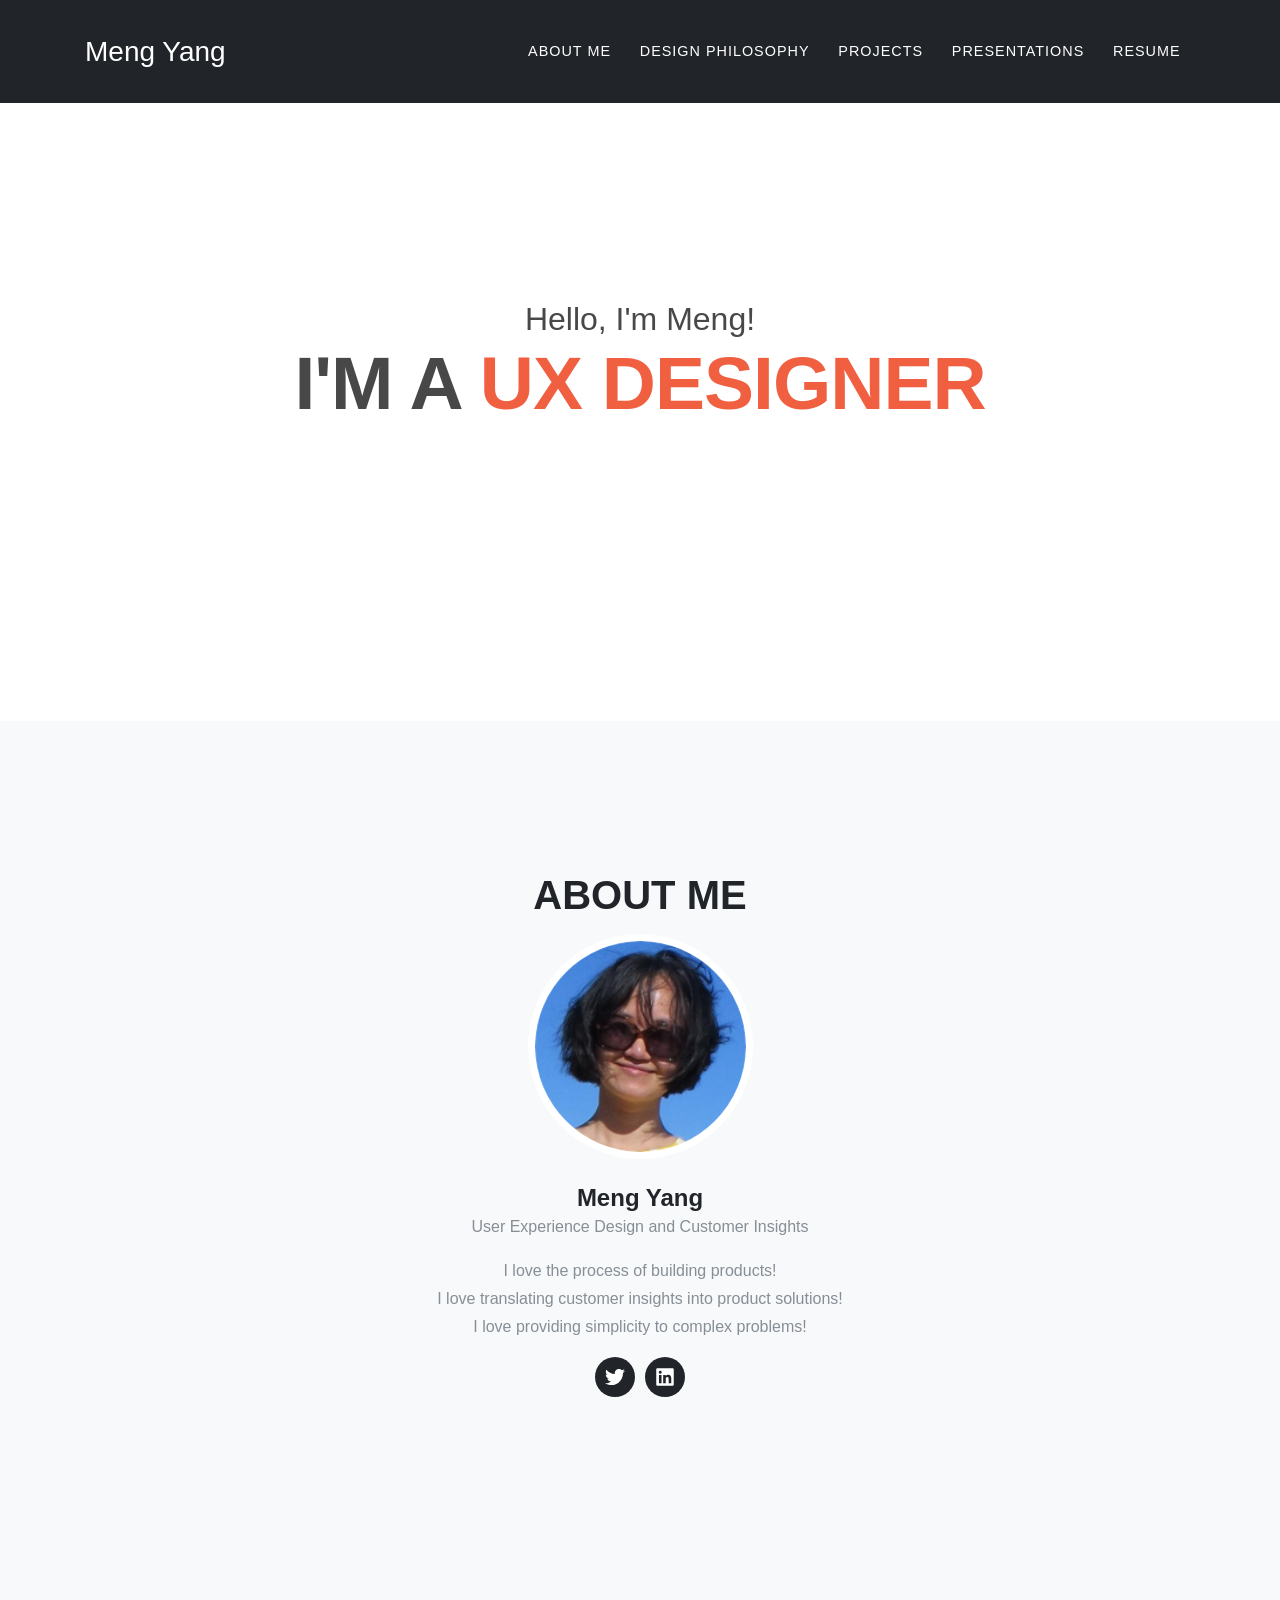
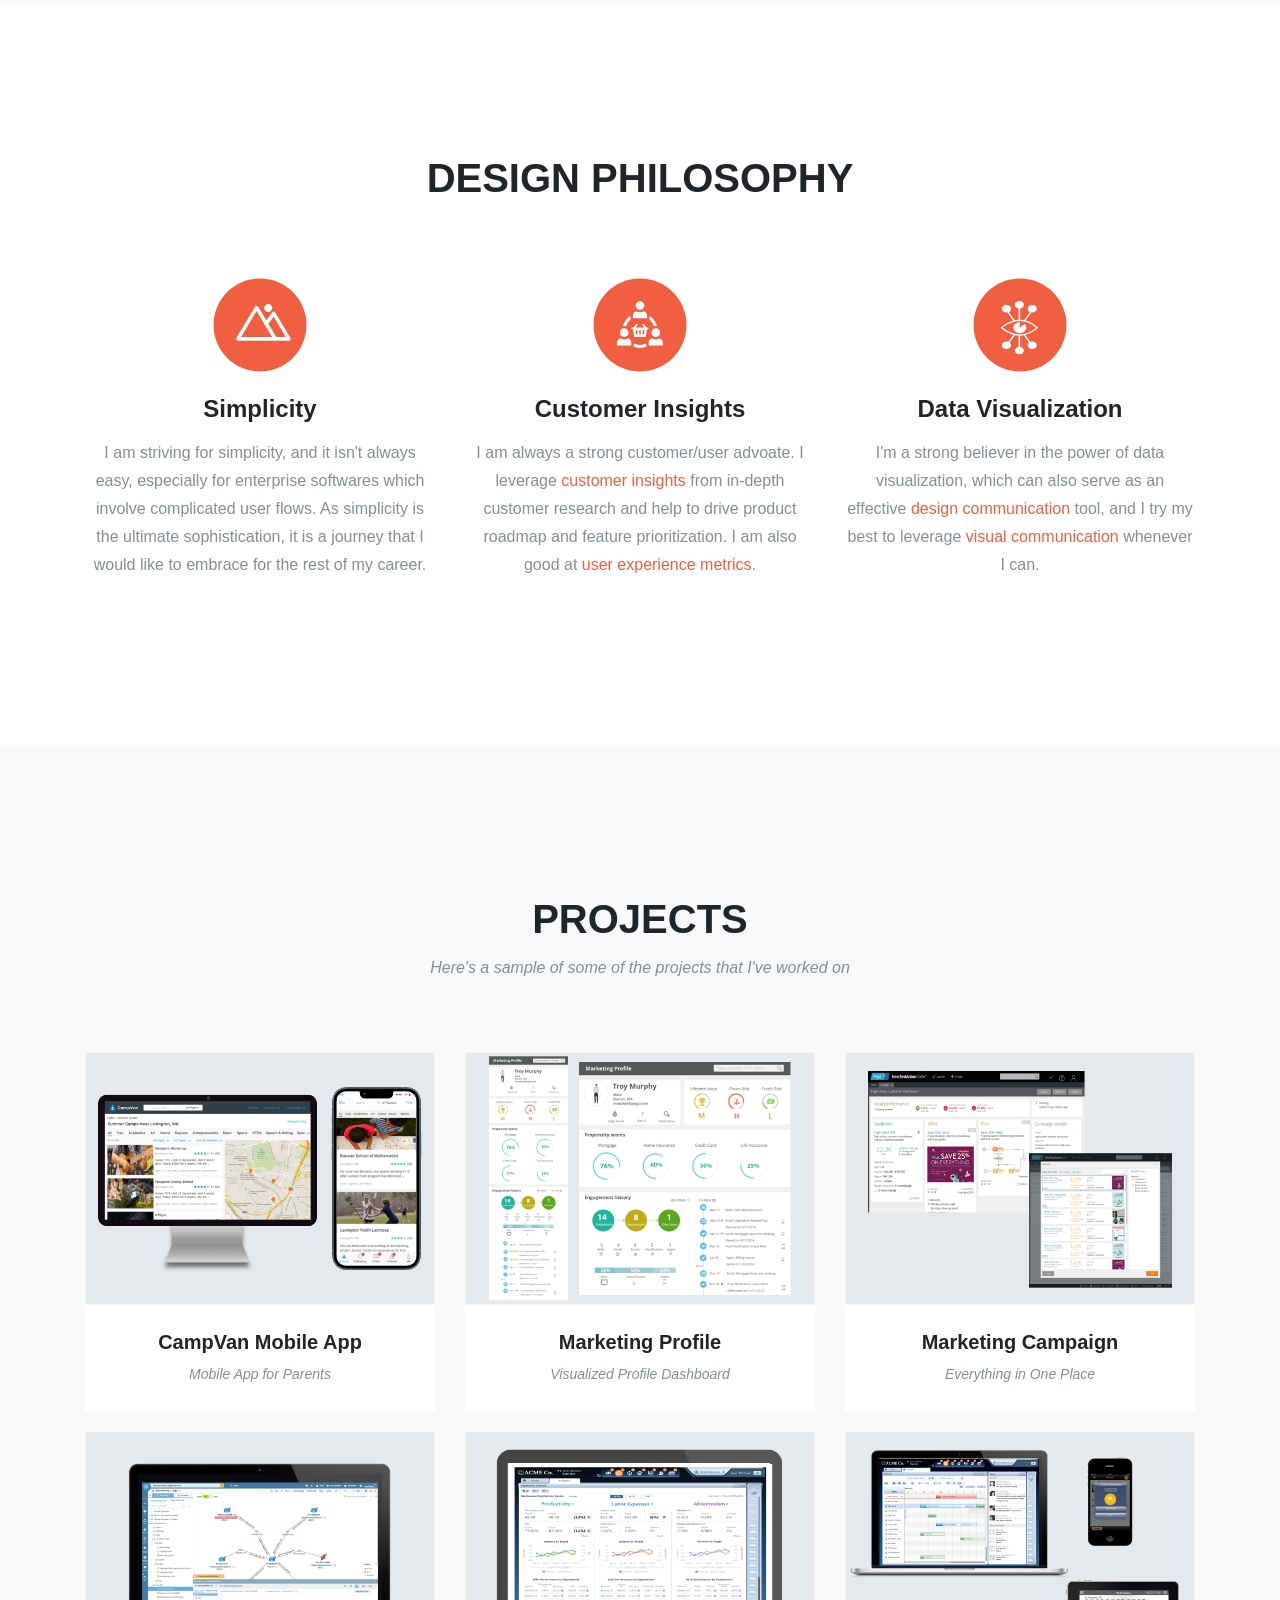
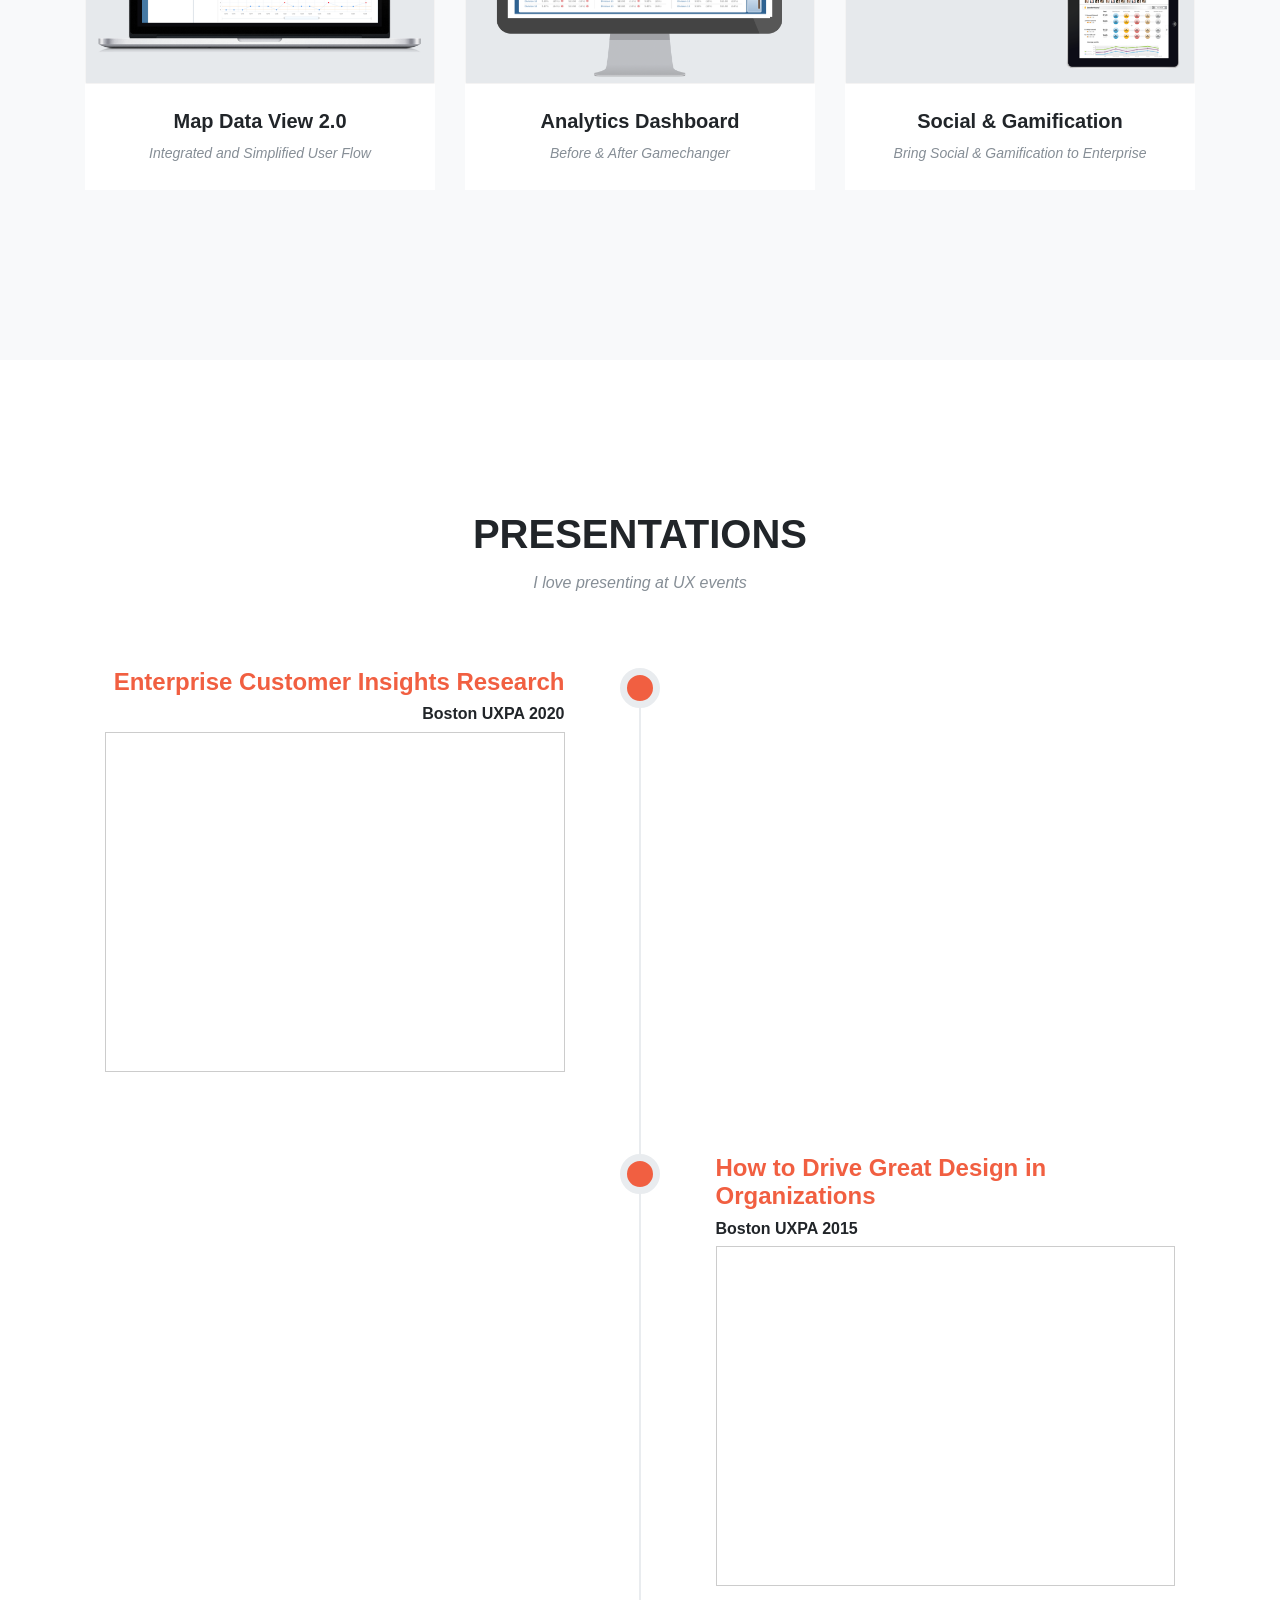
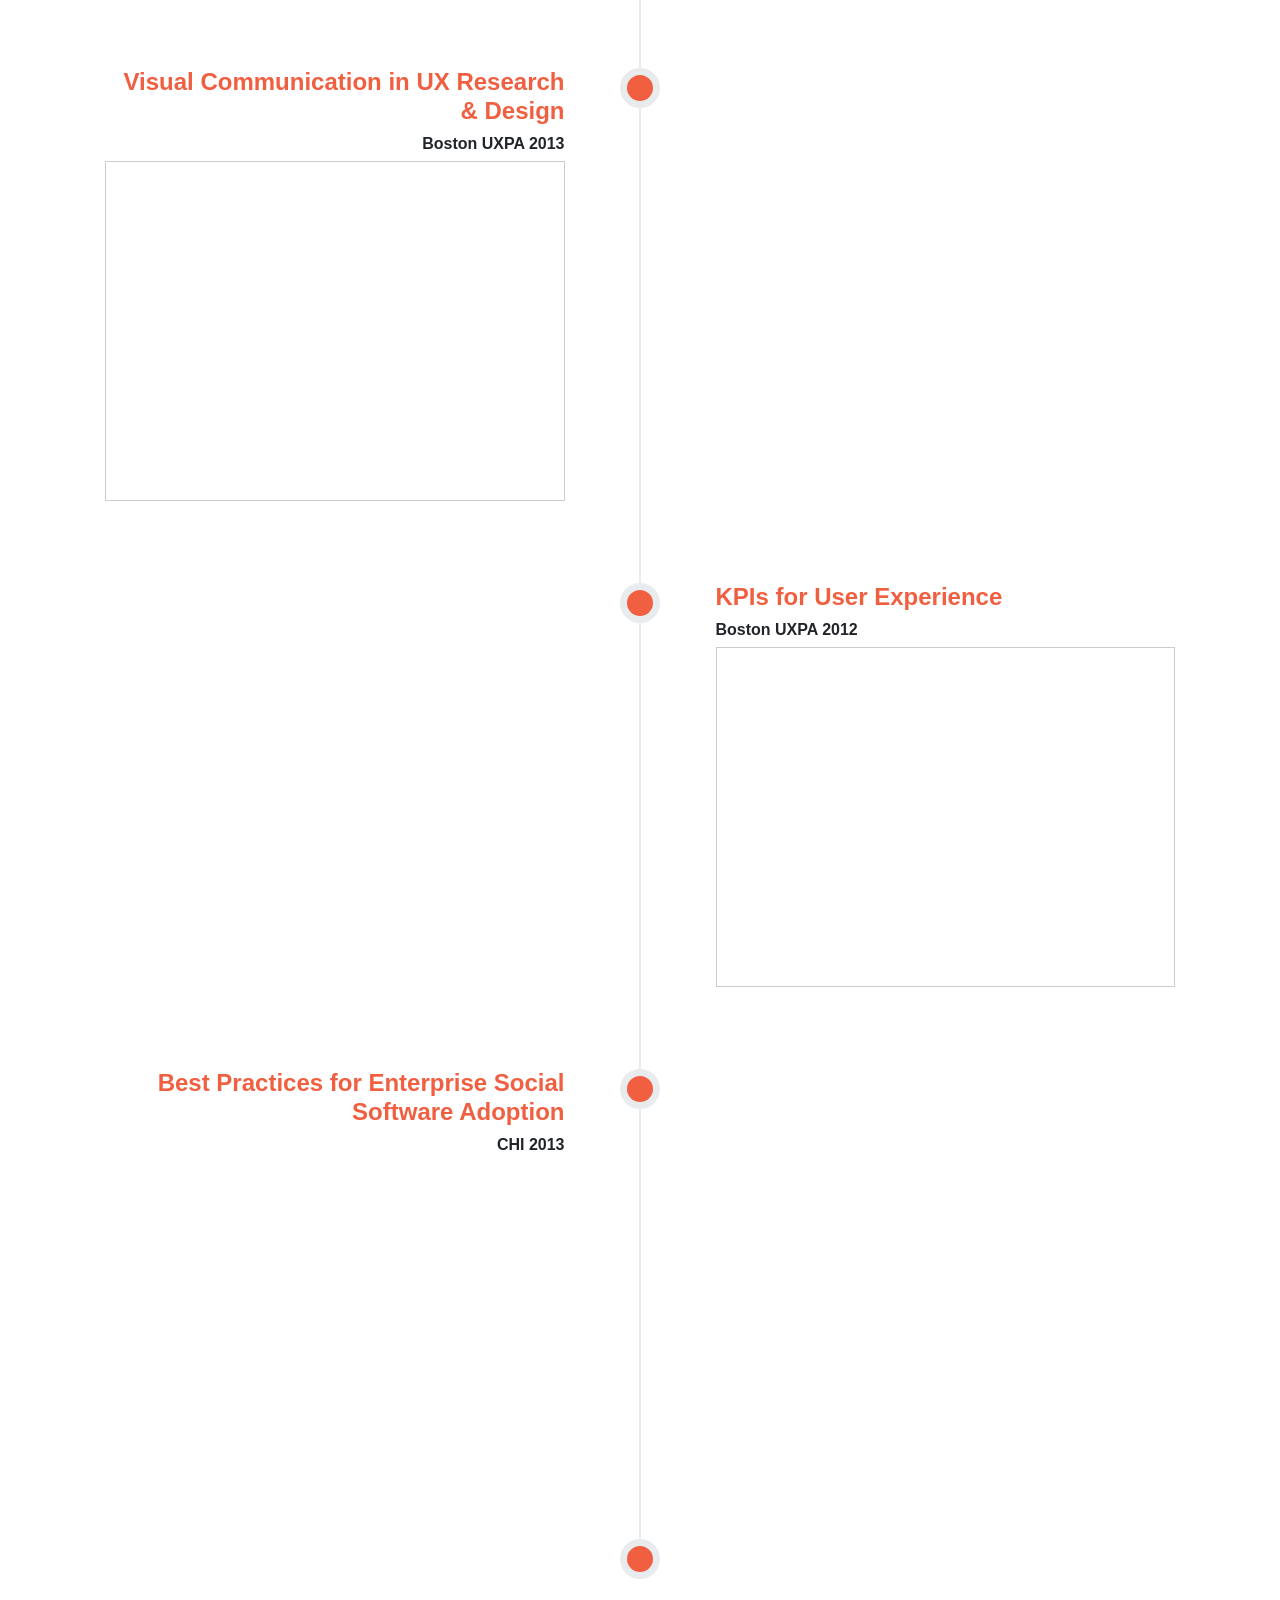
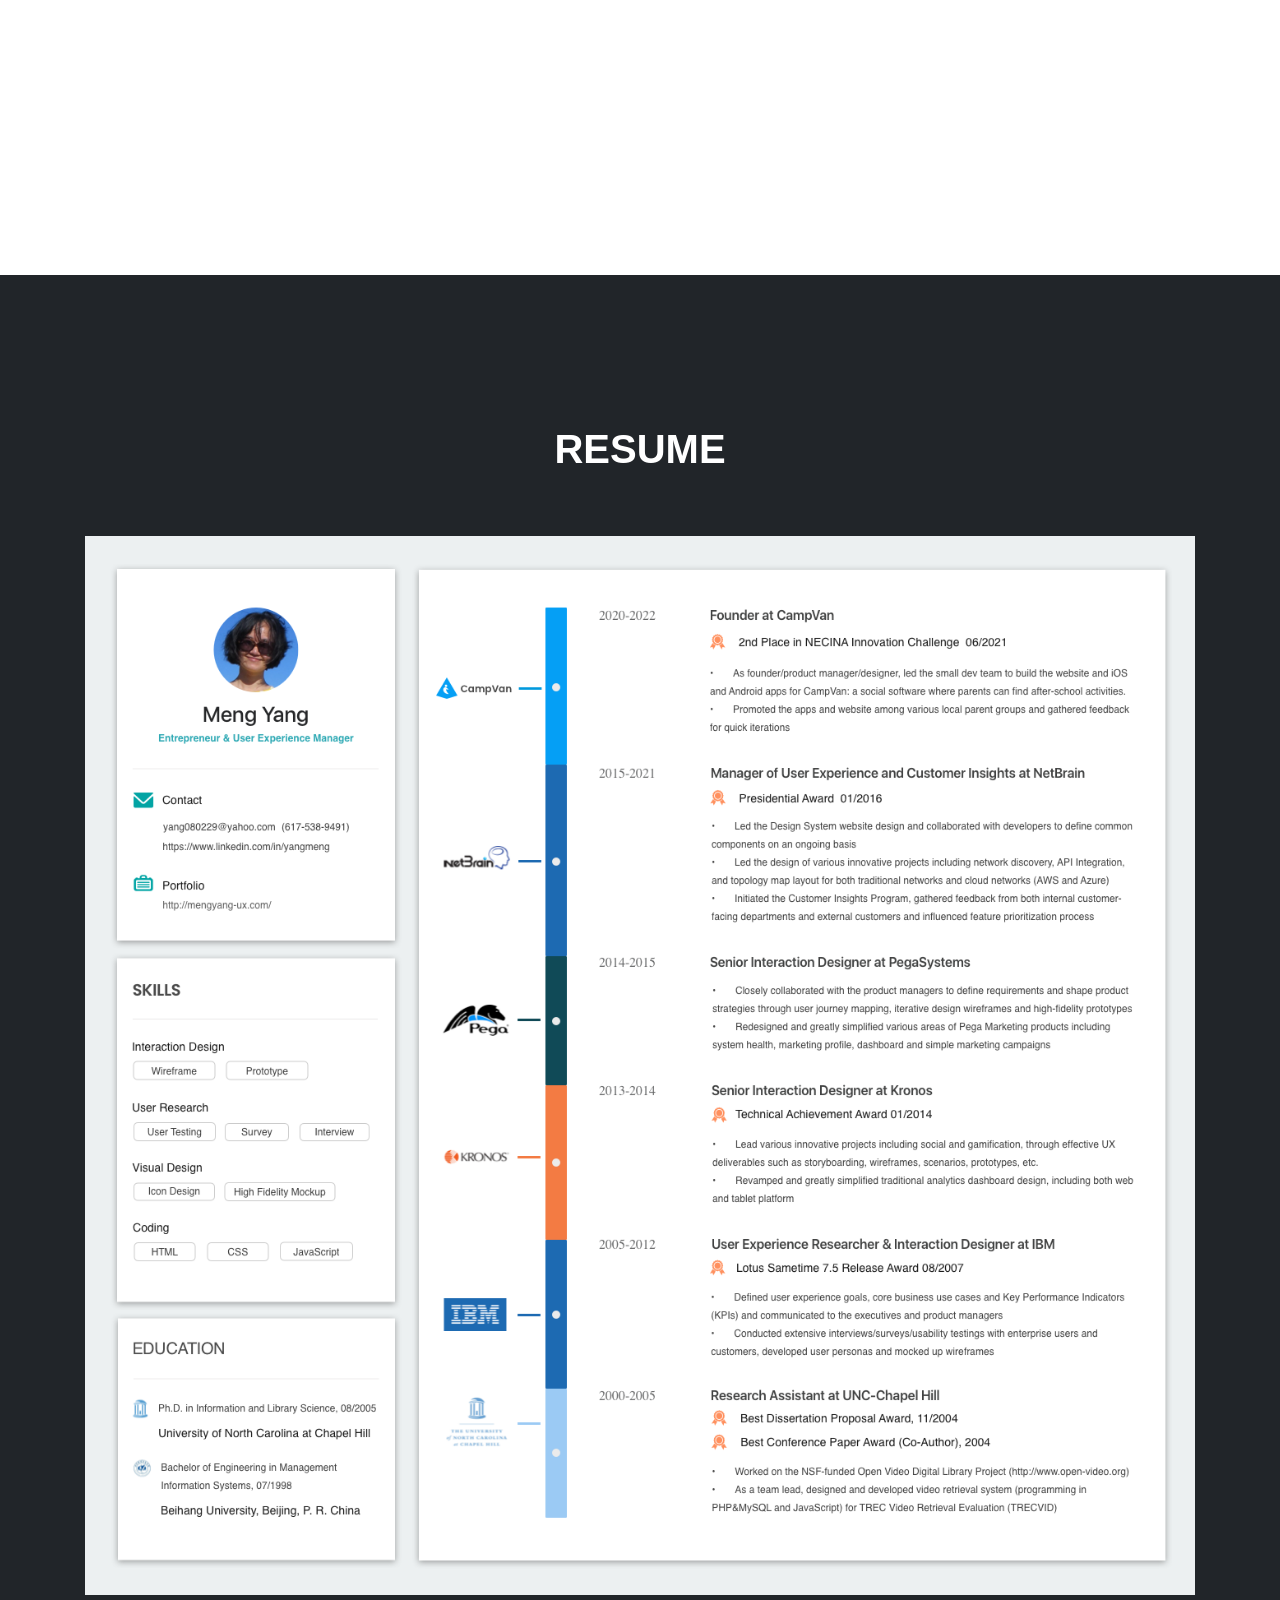
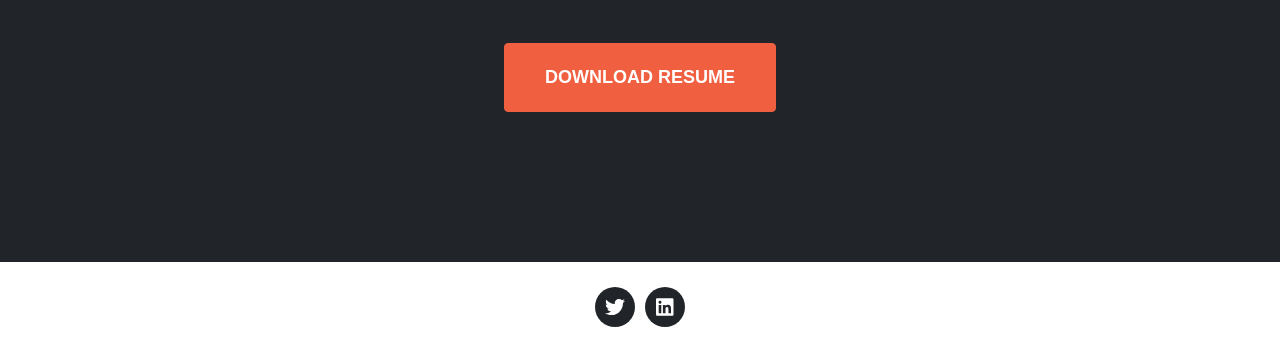
==== index.html @ e31c9e79 "Add files via upload" ====
<!DOCTYPE html>
<!-- saved from url=(0026) -->
<html lang="en" class="fontawesome-i2svg-active fontawesome-i2svg-complete">

<head>
    <meta http-equiv="Content-Type" content="text/html; charset=UTF-8">


    <meta name="viewport" content="width=device-width, initial-scale=1, shrink-to-fit=no">
    <meta name="description" content="">
    <script async="" src="./Meng Yang - UX Designer_files/analytics.js"></script>
    <script>
        (function(i, s, o, g, r, a, m) {
            i['GoogleAnalyticsObject'] = r;
            i[r] = i[r] || function() {
                (i[r].q = i[r].q || []).push(arguments)
            }, i[r].l = 1 * new Date();
            a = s.createElement(o),
                m = s.getElementsByTagName(o)[0];
            a.async = 1;
            a.src = g;
            m.parentNode.insertBefore(a, m)
        })(window, document, 'script', 'https://www.google-analytics.com/analytics.js', 'ga');

        ga('create', 'UA-79503604-1', 'auto');
        ga('send', 'pageview');
    </script>

    <title>Meng Yang - UX Designer</title>
    <link rel="icon" href="./Meng Yang - UX Designer_files/my.svg" type="image/x-icon">

    <style type="text/css">
        svg:not(:root).svg-inline--fa {
            overflow: visible
        }
        
        .svg-inline--fa {
            display: inline-block;
            font-size: inherit;
            height: 1em;
            overflow: visible;
            vertical-align: -.125em
        }
        
        .svg-inline--fa.fa-lg {
            vertical-align: -.225em
        }
        
        .svg-inline--fa.fa-w-1 {
            width: .0625em
        }
        
        .svg-inline--fa.fa-w-2 {
            width: .125em
        }
        
        .svg-inline--fa.fa-w-3 {
            width: .1875em
        }
        
        .svg-inline--fa.fa-w-4 {
            width: .25em
        }
        
        .svg-inline--fa.fa-w-5 {
            width: .3125em
        }
        
        .svg-inline--fa.fa-w-6 {
            width: .375em
        }
        
        .svg-inline--fa.fa-w-7 {
            width: .4375em
        }
        
        .svg-inline--fa.fa-w-8 {
            width: .5em
        }
        
        .svg-inline--fa.fa-w-9 {
            width: .5625em
        }
        
        .svg-inline--fa.fa-w-10 {
            width: .625em
        }
        
        .svg-inline--fa.fa-w-11 {
            width: .6875em
        }
        
        .svg-inline--fa.fa-w-12 {
            width: .75em
        }
        
        .svg-inline--fa.fa-w-13 {
            width: .8125em
        }
        
        .svg-inline--fa.fa-w-14 {
            width: .875em
        }
        
        .svg-inline--fa.fa-w-15 {
            width: .9375em
        }
        
        .svg-inline--fa.fa-w-16 {
            width: 1em
        }
        
        .svg-inline--fa.fa-w-17 {
            width: 1.0625em
        }
        
        .svg-inline--fa.fa-w-18 {
            width: 1.125em
        }
        
        .svg-inline--fa.fa-w-19 {
            width: 1.1875em
        }
        
        .svg-inline--fa.fa-w-20 {
            width: 1.25em
        }
        
        .svg-inline--fa.fa-pull-left {
            margin-right: .3em;
            width: auto
        }
        
        .svg-inline--fa.fa-pull-right {
            margin-left: .3em;
            width: auto
        }
        
        .svg-inline--fa.fa-border {
            height: 1.5em
        }
        
        .svg-inline--fa.fa-li {
            width: 2em
        }
        
        .svg-inline--fa.fa-fw {
            width: 1.25em
        }
        
        .fa-layers svg.svg-inline--fa {
            bottom: 0;
            left: 0;
            margin: auto;
            position: absolute;
            right: 0;
            top: 0
        }
        
        .fa-layers {
            display: inline-block;
            height: 1em;
            position: relative;
            text-align: center;
            vertical-align: -.125em;
            width: 1em
        }
        
        .fa-layers svg.svg-inline--fa {
            -webkit-transform-origin: center center;
            transform-origin: center center
        }
        
        .fa-layers-counter,
        .fa-layers-text {
            display: inline-block;
            position: absolute;
            text-align: center
        }
        
        .fa-layers-text {
            left: 50%;
            top: 50%;
            -webkit-transform: translate(-50%, -50%);
            transform: translate(-50%, -50%);
            -webkit-transform-origin: center center;
            transform-origin: center center
        }
        
        .fa-layers-counter {
            background-color: #ff253a;
            border-radius: 1em;
            color: #fff;
            height: 1.5em;
            line-height: 1;
            max-width: 5em;
            min-width: 1.5em;
            overflow: hidden;
            padding: .25em;
            right: 0;
            text-overflow: ellipsis;
            top: 0;
            -webkit-transform: scale(.25);
            transform: scale(.25);
            -webkit-transform-origin: top right;
            transform-origin: top right
        }
        
        .fa-layers-bottom-right {
            bottom: 0;
            right: 0;
            top: auto;
            -webkit-transform: scale(.25);
            transform: scale(.25);
            -webkit-transform-origin: bottom right;
            transform-origin: bottom right
        }
        
        .fa-layers-bottom-left {
            bottom: 0;
            left: 0;
            right: auto;
            top: auto;
            -webkit-transform: scale(.25);
            transform: scale(.25);
            -webkit-transform-origin: bottom left;
            transform-origin: bottom left
        }
        
        .fa-layers-top-right {
            right: 0;
            top: 0;
            -webkit-transform: scale(.25);
            transform: scale(.25);
            -webkit-transform-origin: top right;
            transform-origin: top right
        }
        
        .fa-layers-top-left {
            left: 0;
            right: auto;
            top: 0;
            -webkit-transform: scale(.25);
            transform: scale(.25);
            -webkit-transform-origin: top left;
            transform-origin: top left
        }
        
        .fa-lg {
            font-size: 1.33333em;
            line-height: .75em;
            vertical-align: -.0667em
        }
        
        .fa-xs {
            font-size: .75em
        }
        
        .fa-sm {
            font-size: .875em
        }
        
        .fa-1x {
            font-size: 1em
        }
        
        .fa-2x {
            font-size: 2em
        }
        
        .fa-3x {
            font-size: 3em
        }
        
        .fa-4x {
            font-size: 4em
        }
        
        .fa-5x {
            font-size: 5em
        }
        
        .fa-6x {
            font-size: 6em
        }
        
        .fa-7x {
            font-size: 7em
        }
        
        .fa-8x {
            font-size: 8em
        }
        
        .fa-9x {
            font-size: 9em
        }
        
        .fa-10x {
            font-size: 10em
        }
        
        .fa-fw {
            text-align: center;
            width: 1.25em
        }
        
        .fa-ul {
            list-style-type: none;
            margin-left: 2.5em;
            padding-left: 0
        }
        
        .fa-ul>li {
            position: relative
        }
        
        .fa-li {
            left: -2em;
            position: absolute;
            text-align: center;
            width: 2em;
            line-height: inherit
        }
        
        .fa-border {
            border: solid .08em #eee;
            border-radius: .1em;
            padding: .2em .25em .15em
        }
        
        .fa-pull-left {
            float: left
        }
        
        .fa-pull-right {
            float: right
        }
        
        .fa.fa-pull-left,
        .fab.fa-pull-left,
        .fal.fa-pull-left,
        .far.fa-pull-left,
        .fas.fa-pull-left {
            margin-right: .3em
        }
        
        .fa.fa-pull-right,
        .fab.fa-pull-right,
        .fal.fa-pull-right,
        .far.fa-pull-right,
        .fas.fa-pull-right {
            margin-left: .3em
        }
        
        .fa-spin {
            -webkit-animation: fa-spin 2s infinite linear;
            animation: fa-spin 2s infinite linear
        }
        
        .fa-pulse {
            -webkit-animation: fa-spin 1s infinite steps(8);
            animation: fa-spin 1s infinite steps(8)
        }
        
        @-webkit-keyframes fa-spin {
            0% {
                -webkit-transform: rotate(0);
                transform: rotate(0)
            }
            100% {
                -webkit-transform: rotate(360deg);
                transform: rotate(360deg)
            }
        }
        
        @keyframes fa-spin {
            0% {
                -webkit-transform: rotate(0);
                transform: rotate(0)
            }
            100% {
                -webkit-transform: rotate(360deg);
                transform: rotate(360deg)
            }
        }
        
        .fa-rotate-90 {
            -webkit-transform: rotate(90deg);
            transform: rotate(90deg)
        }
        
        .fa-rotate-180 {
            -webkit-transform: rotate(180deg);
            transform: rotate(180deg)
        }
        
        .fa-rotate-270 {
            -webkit-transform: rotate(270deg);
            transform: rotate(270deg)
        }
        
        .fa-flip-horizontal {
            -webkit-transform: scale(-1, 1);
            transform: scale(-1, 1)
        }
        
        .fa-flip-vertical {
            -webkit-transform: scale(1, -1);
            transform: scale(1, -1)
        }
        
        .fa-flip-horizontal.fa-flip-vertical {
            -webkit-transform: scale(-1, -1);
            transform: scale(-1, -1)
        }
        
         :root .fa-flip-horizontal,
         :root .fa-flip-vertical,
         :root .fa-rotate-180,
         :root .fa-rotate-270,
         :root .fa-rotate-90 {
            -webkit-filter: none;
            filter: none
        }
        
        .fa-stack {
            display: inline-block;
            height: 2em;
            position: relative;
            width: 2em
        }
        
        .fa-stack-1x,
        .fa-stack-2x {
            bottom: 0;
            left: 0;
            margin: auto;
            position: absolute;
            right: 0;
            top: 0
        }
        
        .svg-inline--fa.fa-stack-1x {
            height: 1em;
            width: 1em
        }
        
        .svg-inline--fa.fa-stack-2x {
            height: 2em;
            width: 2em
        }
        
        .fa-inverse {
            color: #fff
        }
        
        .sr-only {
            border: 0;
            clip: rect(0, 0, 0, 0);
            height: 1px;
            margin: -1px;
            overflow: hidden;
            padding: 0;
            position: absolute;
            width: 1px
        }
        
        .sr-only-focusable:active,
        .sr-only-focusable:focus {
            clip: auto;
            height: auto;
            margin: 0;
            overflow: visible;
            position: static;
            width: auto
        }
    </style>



    <link rel="shortcut icon" href="http://xxx">
    <meta name="keywords" content="Meng Yang, UX Designer">
    <link rel="canoncial" href="http://xxx/">
    <meta name="keywords" content="Meng Yang, UX Designer">
    <meta property="og:title" content="Meng Yang | UX Designer">
    <meta property="og:type" content="Website">
    <meta property="og:url" content="http://xxx/">
    <meta property="og:description" content="Meng Yang is a UX Designer currently based in Boston.">

    <!-- Bootstrap core CSS -->
    <link href="./Meng Yang - UX Designer_files/bootstrap.min.css" rel="stylesheet">

    <!-- Custom fonts for this template -->
    <script defer="" src="./Meng Yang - UX Designer_files/all.js"></script>
    <link href="./Meng Yang - UX Designer_files/css" rel="stylesheet" type="text/css">
    <link href="./Meng Yang - UX Designer_files/css(1)" rel="stylesheet" type="text/css">
    <link href="./Meng Yang - UX Designer_files/css(2)" rel="stylesheet" type="text/css">
    <link href="./Meng Yang - UX Designer_files/css(3)" rel="stylesheet" type="text/css">

    <!-- Custom styles for this template -->
    <link href="./Meng Yang - UX Designer_files/agency.min.css" rel="stylesheet">

    <!-- Animate styles -->
    <link href="./Meng Yang - UX Designer_files/animate.css" rel="stylesheet"> 
    <link rel="stylesheet" href="./Meng Yang - UX Designer_files/aos.css">


    <style type="text/css">
        html #demo {
            position: relative;
            height: auto;
            top: 40%;
            text-align: center;
            letter-spacing: -1px;
            text-transform: lowercase;
        }
        
        .typeout {
            color: #f15f41;
        }
        
        .typeout:after {
            -webkit-animation: 0.7s blink step-end infinite;
            -moz-animation: 0.7s blink step-end infinite;
            -ms-animation: 0.7s blink step-end infinite;
            -o-animation: 0.7s blink step-end infinite;
            animation: 0.7s blink step-end infinite;
            content: '|';
            padding-left: 2px;
        }
        
        .typeout.typeout-complete:after {
            content: none;
        }
        
        @keyframes "blink" {
            from,
            to {
                opacity: 0;
            }
            50% {
                opacity: 1;
            }
        }
        
        @-moz-keyframes blink {
            from,
            to {
                opacity: 0;
            }
            50% {
                opacity: 1;
            }
        }
        
        @-webkit-keyframes "blink" {
            from,
            to {
                opacity: 0;
            }
            50% {
                opacity: 1;
            }
        }
        
        @-ms-keyframes "blink" {
            from,
            to {
                opacity: 0;
            }
            50% {
                opacity: 1;
            }
        }
        
        @-o-keyframes "blink" {
            from,
            to {
                opacity: 0;
            }
            50% {
                opacity: 1;
            }
        }
    </style>
    <script type="text/javascript">
        $(document).ready(function() {

            // hide our element on page load
            $('#element-to-animate').css('opacity', 0);

            $('#element-to-animate').waypoint(function() {
                $('#element-to-animate').addClass('fadeInLeft');
            }, {
                offset: '10%'
            });

        });
    </script>
</head>

<body id="page-top" data-feedly-mini="yes" data-gr-c-s-loaded="true" class="" style="">

    <!-- Navigation Bar-->
    <nav class="navbar navbar-expand-lg navbar-dark fixed-top navbar-shrink" id="mainNav" style="">
        <div class="container">
            <a class="navbar-brand js-scroll-trigger" href="/#page-top">Meng Yang</a>
            <button class="navbar-toggler navbar-toggler-right collapsed" type="button" data-toggle="collapse" data-target="#navbarResponsive" aria-controls="navbarResponsive" aria-expanded="false" aria-label="Toggle navigation" style="">
          Menu
        <svg class="svg-inline--fa fa-bars fa-w-14" aria-hidden="true" data-prefix="fa" data-icon="bars" role="img" xmlns="http://www.w3.org/2000/svg" viewBox="0 0 448 512" data-fa-i2svg=""><path fill="currentColor" d="M16 132h416c8.837 0 16-7.163 16-16V76c0-8.837-7.163-16-16-16H16C7.163 60 0 67.163 0 76v40c0 8.837 7.163 16 16 16zm0 160h416c8.837 0 16-7.163 16-16v-40c0-8.837-7.163-16-16-16H16c-8.837 0-16 7.163-16 16v40c0 8.837 7.163 16 16 16zm0 160h416c8.837 0 16-7.163 16-16v-40c0-8.837-7.163-16-16-16H16c-8.837 0-16 7.163-16 16v40c0 8.837 7.163 16 16 16z"></path></svg><!-- <i class="fa fa-bars"></i> -->
        </button>
            <div class="collapse navbar-collapse" id="navbarResponsive">
                <ul class="navbar-nav text-uppercase ml-auto">
                    <li class="nav-item">
                        <a class="nav-link js-scroll-trigger " href="#aboutme">About me</a>
                    </li>
                    <li class="nav-item">
                        <a class="nav-link js-scroll-trigger" href="#philosophy">Design Philosophy</a>
                    </li>
                    <li class="nav-item">
                        <a class="nav-link js-scroll-trigger" href="#portfolio">Projects</a>
                    </li>
                    <li class="nav-item">
                        <a class="nav-link js-scroll-trigger" href="#presentation">Presentations</a>
                    </li>
                    <li class="nav-item">
                        <a class="nav-link js-scroll-trigger" href="#resume">Resume</a>
                    </li>
                </ul>
            </div>
        </div>
    </nav>

    <script>
        $(document).ready(function() {
            $('body').scrollspy({
                target: ".navbar",
                offset: 50
            });
        });
    </script>



    <!-- Header -->
    <header class="masthead">
        <div class="container">
            <div class="intro-text">
                <div class="h2">Hello, I'm Meng!</div>
                <div class="intro-heading text-uppercase hideat10">I'm a <span class="text-primary">User Experience Designer for Enterprise</span></div>
                <div class="intro-heading text-uppercase hideat9" id="demo">I'm a <span class="typeout typeout-complete">UX Designer</span></div>
                <script src="./Meng Yang - UX Designer_files/typeout.min.js"></script>
                <script type="text/htmlpreview" src="./Meng Yang - UX Designer_files/typeout.min.js"></script>
                <script>
                    typeout('.typeout', ['design thinker', 'User Advocate'], {
                        numLoops: 3,
                        callback: function(el) {
                            console.log('Callback');
                            el.innerHTML += ".";
                        }
                    });
                </script>

            </div>
        </div>
    </header>

    <!-- About me -->
    <section class="bg-light" id="aboutme">
        <div class="container">
            <div class="row">
                <div class="col-sm-8 mx-auto text-center">
                    <h2 class="section-heading text-uppercase">About me</h2>
                </div>
            </div>
            <div class="col-sm-9 mx-auto">
                <div class="team-member">
                    <img class="mx-auto rounded-circle" src="./Meng Yang - UX Designer_files/MengHead.png" alt="">
                    <h4>Meng Yang</h4>
                    <p class="text-muted">User Experience Design and Customer Insights</p>
                    <p class="section-subheading text-muted">I love the process of building products! <br>I love translating customer insights into product solutions!<br> I love providing simplicity to complex problems!</p>

                    </p>
                    <!-- Icon: Twitter -->
                    <ul class="list-inline social-buttons">
                        <li class="list-inline-item">
                            <a href="https://twitter.com/mengyang">
                                <span class="fa-stack fa-1x">
                                  <svg class="svg-inline--fa fa-twitter fa-w-16 fa-stack-1x" aria-hidden="true" data-prefix="fab" data-icon="twitter" role="img" xmlns="http://www.w3.org/2000/svg" viewBox="0 0 512 512" data-fa-i2svg=""><path fill="currentColor" d="M459.37 151.716c.325 4.548.325 9.097.325 13.645 0 138.72-105.583 298.558-298.558 298.558-59.452 0-114.68-17.219-161.137-47.106 8.447.974 16.568 1.299 25.34 1.299 49.055 0 94.213-16.568 130.274-44.832-46.132-.975-84.792-31.188-98.112-72.772 6.498.974 12.995 1.624 19.818 1.624 9.421 0 18.843-1.3 27.614-3.573-48.081-9.747-84.143-51.98-84.143-102.985v-1.299c13.969 7.797 30.214 12.67 47.431 13.319-28.264-18.843-46.781-51.005-46.781-87.391 0-19.492 5.197-37.36 14.294-52.954 51.655 63.675 129.3 105.258 216.365 109.807-1.624-7.797-2.599-15.918-2.599-24.04 0-57.828 46.782-104.934 104.934-104.934 30.213 0 57.502 12.67 76.67 33.137 23.715-4.548 46.456-13.32 66.599-25.34-7.798 24.366-24.366 44.833-46.132 57.827 21.117-2.273 41.584-8.122 60.426-16.243-14.292 20.791-32.161 39.308-52.628 54.253z"></path></svg><!-- <i class="fab fa-twitter fa-stack-1x"></i> -->
                                </span>
                            </a>
                        </li>
                        <!-- Icon: LinkedIn -->
                        <li class="list-inline-item">
                            <a href="https://www.linkedin.com/in/yangmeng/">
                                <span class="fa-stack fa-1x">
                                  <svg class="svg-inline--fa fa-linkedin fa-w-14 fa-stack-1x" aria-hidden="true" data-prefix="fab" data-icon="linkedin" role="img" xmlns="http://www.w3.org/2000/svg" viewBox="0 0 448 512" data-fa-i2svg=""><path fill="currentColor" d="M416 32H31.9C14.3 32 0 46.5 0 64.3v383.4C0 465.5 14.3 480 31.9 480H416c17.6 0 32-14.5 32-32.3V64.3c0-17.8-14.4-32.3-32-32.3zM135.4 416H69V202.2h66.5V416zm-33.2-243c-21.3 0-38.5-17.3-38.5-38.5S80.9 96 102.2 96c21.2 0 38.5 17.3 38.5 38.5 0 21.3-17.2 38.5-38.5 38.5zm282.1 243h-66.4V312c0-24.8-.5-56.7-34.5-56.7-34.6 0-39.9 27-39.9 54.9V416h-66.4V202.2h63.7v29.2h.9c8.9-16.8 30.6-34.5 62.9-34.5 67.2 0 79.7 44.3 79.7 101.9V416z"></path></svg><!-- <i class="fab fa-linkedin fa-stack-1x"></i> -->
                                </span>
                            </a>
                        </li>
                    </ul>
                </div>
            </div>
        </div>

    </section>

    <!-- Design Philosophy -->
    <section id="philosophy">
        <div class="container">
            <div class="row">
                <div class="col-lg-12 text-center">
                    <h2 class="section-heading text-uppercase">Design Philosophy </h2>
                    <h3 class="section-subheading text-muted"></h3>
                </div>
            </div>
            <div class="row text-center">

                <!-- Simplicity -->
                <div class="col-md-4">
                    <span class="fa-stack fa-3x animated fadeInLeft">
                      <!-- Icon: Circle --> 
                      <svg class="svg-inline--fa fa-circle fa-w-16 fa-stack-2x text-primary" aria-hidden="true" data-prefix="fas" data-icon="circle" role="img" xmlns="http://www.w3.org/2000/svg" viewBox="0 0 512 512" data-fa-i2svg="">
                          <path fill="currentColor" d="M256 8C119 8 8 119 8 256s111 248 248 248 248-111 248-248S393 8 256 8z"></path>
                      </svg>
                      <!-- Icon: Inside --> 
                       <svg class="svg-inline--fa fa-sync fa-w-16 fa-stack-1x fa-inverse" aria-hidden="true" data-prefix="fas" data-icon="sync" role="img" xmlns="http://www.w3.org/2000/svg" viewBox="0 0 500 440" data-fa-i2svg="" x="50%" y="50%">
                          <path fill="currentColor" d="M214.05193,20.0308772 C219.082105,20.0308772 224.830877,22.9052632 229.142456,28.6540351 L229.142456,28.6540351 L316.811228,171.654737 L379.329123,87.5789474 C382.203509,82.5487719 388.670877,80.3929825 394.419649,80.3929825 C400.168421,80.3929825 405.198596,83.9859649 408.791579,89.0161404 L408.791579,89.0161404 L566.882807,354.178246 C570.475789,359.927018 570.475789,366.394386 568.32,372.861754 C564.727018,378.610526 558.259649,382.922105 551.792281,382.922105 L551.792281,382.922105 L20.0308772,382.922105 C13.5635088,382.922105 7.09614035,378.610526 3.50315789,372.861754 C-0.808421053,367.112982 -0.808421053,359.927018 3.50315789,354.178246 L3.50315789,354.178246 L198.961404,28.6540351 C201.117193,24.3424561 209.021754,20.0308772 214.05193,20.0308772 Z M214.05193,74.6442105 L53.0863158,344.836491 C53.0863158,344.836491 375.73614,344.836491 375.73614,344.117895 L375.73614,344.117895 L295.97193,211.89614 L214.05193,74.6442105 Z M392.982456,132.850526 L336.93193,206.865965 L419.570526,344.836491 L519.455439,344.836491 L392.982456,132.850526 Z M336.213333,0.62877193 C359.231787,0.62877193 377.89193,19.2889152 377.89193,42.3073684 C377.89193,65.3258217 359.231787,83.9859649 336.213333,83.9859649 C313.19488,83.9859649 294.534737,65.3258217 294.534737,42.3073684 C294.534737,19.2889152 313.19488,0.62877193 336.213333,0.62877193 Z"></path>
                      </svg>
                    </span>
                    <h4 class="service-heading">Simplicity</h4>
                    <p class="text-muted">I am striving for simplicity, and it isn't always easy, especially for enterprise softwares which involve complicated user flows. As simplicity is the ultimate sophistication, it is a journey that I would like to embrace for the rest
                        of my career. </p>
                </div>


                <!-- Customer Insights -->
                <div class="col-md-4">
                    <div id="" class="fa-stack fa-3x animated bounceInDown">
                        <!-- Icon: Circle -->
                        <svg class="svg-inline--fa fa-circle fa-w-16 fa-stack-2x text-primary" aria-hidden="true" data-prefix="fas" data-icon="circle" role="img" xmlns="http://www.w3.org/2000/svg" viewBox="0 0 512 512" data-fa-i2svg=""><path fill="currentColor" d="M256 8C119 8 8 119 8 256s111 248 248 248 248-111 248-248S393 8 256 8z"></path></svg>
                        <!-- Icon: Inside -->
                        <svg class="svg-inline--fa fa-chart-bar fa-w-16 fa-stack-1x fa-inverse" aria-hidden="true" data-prefix="fas" data-icon="chart-bar" role="img" xmlns="http://www.w3.org/2000/svg" viewBox="0 0 500 520" data-fa-i2svg="">
                          <path fill="currentColor" d="M318.085106,460.106383 L318.085106,476.06383 C318.085106,482.446809 320.212766,488.829787 323.404255,493.617021 C301.06383,502.659574 276.06383,507.978723 250.531915,507.978723 C225,507.978723 200,503.191489 177.659574,493.617021 C180.851064,488.829787 182.978723,482.446809 182.978723,476.06383 L182.978723,476.06383 L182.978723,460.106383 C203.191489,470.212766 225.531915,475.531915 250,475.531915 C274.468085,475.531915 297.340426,469.680851 317.553191,460.106383 L317.553191,460.106383 L318.085106,460.106383 Z M120.212766,403.191489 C141.489362,410.638298 156.382979,430.319149 155.851064,454.255319 L155.851064,454.255319 L155.851064,476.06383 C155.851064,478.723404 153.723404,480.851064 151.06383,480.851064 L151.06383,480.851064 L5.85106383,480.851064 C3.19148936,480.851064 1.06382979,478.723404 1.06382979,476.06383 L1.06382979,476.06383 L1.06382979,454.255319 C1.06382979,430.851064 15.9574468,410.638298 36.7021277,403.191489 C48.9361702,411.702128 63.2978723,416.489362 78.7234043,416.489362 C94.1489362,416.489362 108.510638,411.170213 120.212766,403.191489 Z M462.765957,403.191489 C484.042553,410.638298 498.93617,430.319149 498.93617,454.255319 L498.93617,454.255319 L498.93617,476.06383 C498.93617,478.723404 496.808511,480.851064 494.148936,480.851064 L494.148936,480.851064 L348.93617,480.851064 C346.276596,480.851064 344.148936,478.723404 344.148936,476.06383 L344.148936,476.06383 L344.148936,454.255319 C344.148936,430.851064 359.042553,410.638298 379.787234,403.191489 C391.489362,411.702128 405.851064,416.489362 421.276596,416.489362 C436.702128,416.489362 451.06383,411.702128 462.765957,403.191489 Z M277.659574,247.87234 C281.382979,244.680851 286.702128,245.212766 289.893617,248.93617 L289.893617,248.93617 L321.276596,287.234043 L335.106383,287.234043 C339.893617,287.234043 343.617021,291.489362 343.617021,296.276596 C343.617021,301.06383 339.893617,304.787234 335.106383,304.787234 L335.106383,304.787234 L326.595745,304.787234 L313.829787,382.978723 C313.297872,387.234043 309.574468,390.425532 305.319149,390.425532 L305.319149,390.425532 L194.680851,390.425532 C190.425532,390.425532 186.702128,387.234043 186.170213,382.978723 L186.170213,382.978723 L173.404255,304.255319 L164.893617,304.255319 C160.106383,304.255319 156.382979,300.531915 156.382979,295.744681 C156.382979,290.957447 160.106383,287.234043 164.893617,287.234043 L164.893617,287.234043 L178.723404,287.234043 L210.638298,248.93617 C213.829787,245.212766 219.148936,244.680851 222.87234,247.87234 C226.595745,251.06383 227.12766,256.382979 223.93617,260.106383 L223.93617,260.106383 L201.595745,287.765957 L298.93617,287.765957 L276.595745,260.106383 C273.404255,256.382979 273.93617,251.06383 277.659574,247.87234 Z M78.7234043,296.276596 C104.575031,296.276596 125.531915,317.23348 125.531915,343.085106 C125.531915,368.936733 104.575031,389.893617 78.7234043,389.893617 C52.8717777,389.893617 31.9148936,368.936733 31.9148936,343.085106 C31.9148936,317.23348 52.8717777,296.276596 78.7234043,296.276596 Z M421.276596,296.276596 C447.128222,296.276596 468.085106,317.23348 468.085106,343.085106 C468.085106,368.936733 447.128222,389.893617 421.276596,389.893617 C395.424969,389.893617 374.468085,368.936733 374.468085,343.085106 C374.468085,317.23348 395.424969,296.276596 421.276596,296.276596 Z M213.829787,313.829787 C209.042553,313.829787 205.319149,317.553191 205.319149,322.340426 L205.319149,322.340426 L205.319149,354.787234 C205.319149,359.574468 209.042553,363.297872 213.829787,363.297872 C218.617021,363.297872 222.340426,359.574468 222.340426,354.787234 L222.340426,354.787234 L222.340426,322.340426 C222.340426,317.553191 218.617021,313.829787 213.829787,313.829787 Z M250,313.829787 C245.212766,313.829787 241.489362,317.553191 241.489362,322.340426 L241.489362,322.340426 L241.489362,354.787234 C241.489362,359.574468 245.212766,363.297872 250,363.297872 C254.787234,363.297872 258.510638,359.574468 258.510638,354.787234 L258.510638,354.787234 L258.510638,322.340426 C258.510638,317.553191 254.787234,313.829787 250,313.829787 Z M286.702128,313.829787 C281.914894,313.829787 278.191489,317.553191 278.191489,322.340426 L278.191489,322.340426 L278.191489,354.787234 C278.191489,359.574468 281.914894,363.297872 286.702128,363.297872 C291.489362,363.297872 295.212766,359.574468 295.212766,354.787234 L295.212766,354.787234 L295.212766,322.340426 C295.212766,317.553191 291.489362,313.829787 286.702128,313.829787 Z M353.723404,159.042553 C392.553191,184.574468 421.808511,224.468085 433.510638,270.744681 C429.255319,270.212766 425,269.680851 420.744681,269.680851 C413.829787,269.680851 406.382979,270.744681 400,272.87234 C391.489362,243.085106 373.404255,217.021277 350,197.340426 C352.659574,193.085106 353.723404,187.765957 353.723404,182.446809 L353.723404,182.446809 Z M145.744681,159.042553 L145.744681,182.446809 C145.744681,187.765957 147.340426,193.085106 149.468085,197.340426 C126.06383,217.021277 108.510638,243.085106 99.4680851,272.87234 C93.0851064,270.744681 86.1702128,269.680851 78.1914894,269.680851 C73.9361702,269.680851 69.6808511,270.212766 65.4255319,270.744681 C77.6595745,224.468085 106.914894,184.574468 145.744681,159.042553 L145.744681,159.042553 Z M290.957447,110.106383 C311.702128,117.021277 327.12766,137.234043 327.12766,160.638298 L327.12766,160.638298 L327.12766,182.446809 C327.12766,185.106383 325,187.234043 322.340426,187.234043 L322.340426,187.234043 L177.12766,187.234043 C174.468085,187.234043 172.340426,185.106383 171.808511,182.446809 L171.808511,182.446809 L171.808511,160.638298 C171.808511,137.234043 186.702128,117.553191 207.978723,110.106383 C219.680851,118.085106 234.042553,122.87234 249.468085,122.87234 C264.893617,122.87234 279.255319,118.085106 290.957447,110.106383 Z M250,2.65957447 C275.851627,2.65957447 296.808511,23.6164585 296.808511,49.4680851 C296.808511,75.3197117 275.851627,96.2765957 250,96.2765957 C224.148373,96.2765957 203.191489,75.3197117 203.191489,49.4680851 C203.191489,23.6164585 224.148373,2.65957447 250,2.65957447 Z"></path>
                        </svg>
                    </div>
                    <h4 class="service-heading">Customer Insights</h4>
                    <p class="text-muted">I am always a strong customer/user advoate. I leverage <a href="#customer-insights">customer insights</a> from in-depth customer research and help to drive product roadmap and feature prioritization. I am also good at <a href="#uxmetrics">user experience metrics</a>.
                    </p>
                </div>

                <!-- Data Visualization -->
                <div class="col-md-4">
                    <span class="fa-stack fa-3x animated bounceInDown">
                        <!-- Icon: Circle -->
                        <svg class="svg-inline--fa fa-circle fa-w-16 fa-stack-2x text-primary" aria-hidden="true" data-prefix="fas" data-icon="circle" role="img" xmlns="http://www.w3.org/2000/svg" viewBox="0 0 512 512" data-fa-i2svg=""><path fill="currentColor" d="M256 8C119 8 8 119 8 256s111 248 248 248 248-111 248-248S393 8 256 8z"></path></svg><!-- <i class="fas fa-circle fa-stack-2x text-primary"></i> -->
                        <!-- Icon: Inside -->
                        <svg class="svg-inline--fa fa-user-secret fa-w-14 fa-stack-1x fa-inverse" aria-hidden="true" data-prefix="fas" data-icon="user-secret" role="img" xmlns="http://www.w3.org/2000/svg" viewBox="0 0 360 450" data-fa-i2svg="" >
                          <path fill="currentColor" d="M173.998246,-5.1159077e-13 C197.751496,-5.1159077e-13 217.009571,15.6959984 217.009571,35.0625397 C217.009571,52.4747154 201.422555,66.8790003 181.010718,69.6151121 L181.010718,69.6151121 L181.010718,176.118874 C193.507302,176.244076 205.857793,177.398373 218.050953,179.584819 L218.050953,179.584819 L273.581338,102.213319 C260.470414,96.2066986 251.603683,84.7797674 251.603683,71.6458201 C251.603683,52.2823325 270.858012,36.5832804 294.611262,36.5832804 C318.364511,36.5832804 337.622587,52.2823325 337.622587,71.6458201 C337.622587,91.0093077 318.368257,106.70836 294.611262,106.70836 C292.02279,106.70836 289.490509,106.488494 287.025655,106.131211 L287.025655,106.131211 L232.143324,182.595764 C272.105423,192.477525 310.291928,213.606049 346.178401,245.782846 C348.504654,247.871574 348.613287,251.026042 346.444366,253.221649 C344.140589,255.545512 299.278751,300.028705 229.004194,317.2088 L229.004194,317.2088 L276.270951,382.951825 C281.844967,380.80813 288.040815,379.574437 294.607516,379.574437 C318.360765,379.574437 337.618841,395.270435 337.618841,414.633923 C337.618841,433.99741 318.364511,449.696463 294.607516,449.696463 C270.858012,449.696463 251.599937,434.000464 251.599937,414.633923 C251.599937,404.752162 256.634532,395.84453 264.703369,389.468413 L264.703369,389.468413 L214.893093,320.189207 C204.097183,322.143573 192.79182,323.410857 181.006972,323.768139 L181.006972,323.768139 L181.006972,430.384888 C201.418809,433.117946 217.005825,447.525285 217.005825,464.93746 C217.005825,484.300948 197.751496,500 173.9945,500 C150.244997,500 130.986921,484.304002 130.986921,464.93746 C130.986921,447.525285 146.577684,433.121 166.985775,430.384888 L166.985775,430.384888 L166.985775,323.783407 C155.650444,323.423071 144.371303,322.195485 133.159589,320.112865 L133.159589,320.112865 L83.2931233,389.468413 C91.361961,395.84453 96.3965561,404.752162 96.3965561,414.633923 C96.3965561,433.99741 77.1384807,449.696463 53.3852311,449.696463 C29.6319815,449.696463 10.3739061,434.000464 10.3739061,414.633923 C10.3739061,395.273489 29.6319815,379.574437 53.3852311,379.574437 C59.9519314,379.574437 66.1515258,380.80813 71.7217958,382.951825 L71.7217958,382.951825 L119.100932,317.053061 C78.9140745,306.951434 39.6899338,285.722138 1.94545454,253.581986 C-0.564351042,251.444398 -0.658000504,248.09144 1.73567975,245.865295 C4.12561402,243.636097 49.3021146,202.224923 117.171753,184.278351 L117.171753,184.278351 L60.9858214,106.128158 C58.5172216,106.488494 55.9849402,106.70836 53.3852311,106.70836 C29.6319815,106.70836 10.3739061,91.0093077 10.3739061,71.6458201 C10.3739061,52.2823325 29.6319815,36.5832804 53.3852311,36.5832804 C77.1384807,36.5832804 96.3965561,52.2792788 96.3965561,71.6458201 C96.3965561,84.7767137 87.529825,96.2005912 74.4263922,102.210265 L74.4263922,102.210265 L131.103047,181.032271 C142.535773,178.687033 154.52665,177.068574 166.989521,176.427298 L166.989521,176.427298 L166.989521,69.6151121 C146.58143,66.882054 130.990667,52.4747154 130.990667,35.0625397 C130.990667,15.6990521 150.244997,-5.1159077e-13 173.998246,-5.1159077e-13 Z M178.763131,187.52443 C159.786004,187.52443 141.767847,190.165877 125.060783,194.364709 L125.060783,194.364709 L124.58879,194.587629 L124.525109,194.499072 C70.0248675,208.323154 29.6881712,238.829579 16.7233397,249.569429 C67.3727148,291.319563 120.295899,312.478624 174.114372,312.478624 C255.477024,312.478624 315.910895,263.711096 331.557847,249.731275 C283.938969,208.445302 232.562874,187.52443 178.763131,187.52443 Z M178.673228,199.962134 L178.673228,249.676308 L221.793186,214.522158 C232.828838,223.518347 239.654011,235.94689 239.654011,249.676308 C239.654011,277.125983 212.357066,299.381321 178.673228,299.378267 C144.996881,299.378267 117.69619,277.12293 117.69619,249.673255 C117.69619,222.214418 144.993135,199.962134 178.673228,199.962134 L178.673228,199.962134 Z"></path>
                        </svg>
                   </span>
                    <h4 class="service-heading">Data Visualization</h4>
                    <p class="text-muted">I'm a strong believer in the power of data visualization, which can also serve as an effective <a href="#design-communication">design communication </a>tool, and I try my best to leverage
                        <a href="#design-communication">visual communication</a> whenever I can. </p>
                </div>
            </div>
        </div>
    </section>

    <!-- Portfolio Grid -->
    <section class="bg-light" id="portfolio">
        <div class="container">
            <div class="row">
                <div class="col-lg-12 text-center">
                    <h2 class="section-heading text-uppercase">Projects</h2>
                    <h3 class="section-subheading text-muted">Here's a sample of some of the projects that I've worked on</h3>
                </div>
            </div>

                <div class="row">

             <!-- Project 1: CampVan -->
                <div class="col-md-4 col-sm-6 portfolio-item">
                    <a class="portfolio-link" data-toggle="modal" href="#portfolioModal3">
                        <!-- Hover Button -->
                        <div class="portfolio-hover">
                            <div class="portfolio-hover-content">
                                <svg class="svg-inline--fa fa-plus fa-w-14 fa-3x" aria-hidden="true" data-prefix="fa" data-icon="plus" role="img" xmlns="http://www.w3.org/2000/svg" viewBox="0 0 448 512" data-fa-i2svg=""><path fill="currentColor" d="M448 294.2v-76.4c0-13.3-10.7-24-24-24H286.2V56c0-13.3-10.7-24-24-24h-76.4c-13.3 0-24 10.7-24 24v137.8H24c-13.3 0-24 10.7-24 24v76.4c0 13.3 10.7 24 24 24h137.8V456c0 13.3 10.7 24 24 24h76.4c13.3 0 24-10.7 24-24V318.2H424c13.3 0 24-10.7 24-24z"></path></svg>
                            </div>
                        </div>
                        <!-- Project Thumbnail -->
                        <img class="img-fluid" src="./Meng Yang - UX Designer_files/Thumbnail-3-CampVan.png" alt="">
                    </a>
                    <!-- Project Text -->
                    <div class="portfolio-caption">
                        <h5>CampVan Mobile App</h5>
                        <p class="text-muted">Mobile App for Parents</p>
                    </div>
                </div>

            <!-- Project 2: Marketing Profile -->
        
                <div class="col-md-4 col-sm-6 portfolio-item">
                    <a class="portfolio-link" data-toggle="modal" href="#portfolioModal1">
                        <!-- Hover Button -->
                        <div class="portfolio-hover">
                            <div class="portfolio-hover-content">
                                <svg class="svg-inline--fa fa-plus fa-w-14 fa-3x" aria-hidden="true" data-prefix="fa" data-icon="plus" role="img" xmlns="http://www.w3.org/2000/svg" viewBox="0 0 448 512" data-fa-i2svg="">
                                    <path fill="currentColor" d="M448 294.2v-76.4c0-13.3-10.7-24-24-24H286.2V56c0-13.3-10.7-24-24-24h-76.4c-13.3 0-24 10.7-24 24v137.8H24c-13.3 0-24 10.7-24 24v76.4c0 13.3 10.7 24 24 24h137.8V456c0 13.3 10.7 24 24 24h76.4c13.3 0 24-10.7 24-24V318.2H424c13.3 0 24-10.7 24-24z">
                                    </path>
                                </svg>
                            </div>
                        </div>
                        <!-- Project Thumbnail -->
                        <img class="img-fluid " src="./Meng Yang - UX Designer_files/Thumbnail-1-MarketingProfile.png" alt="">
                    </a>
                    <!-- Project Text -->
                    <div class="portfolio-caption">
                        <h5>Marketing Profile</h5>
                        <p class="text-muted">Visualized Profile Dashboard</p>
                    </div>
                </div>

                <!-- Project 3: Simple Campaign -->
                <div class="col-md-4 col-sm-6 portfolio-item">
                    <a class="portfolio-link" data-toggle="modal" href="#portfolioModal2">
                        <!-- Hover Button -->
                        <div class="portfolio-hover">
                            <div class="portfolio-hover-content">
                                <svg class="svg-inline--fa fa-plus fa-w-14 fa-3x" aria-hidden="true" data-prefix="fa" data-icon="plus" role="img" xmlns="http://www.w3.org/2000/svg" viewBox="0 0 448 512" data-fa-i2svg="">
                                    <path fill="currentColor" d="M448 294.2v-76.4c0-13.3-10.7-24-24-24H286.2V56c0-13.3-10.7-24-24-24h-76.4c-13.3 0-24 10.7-24 24v137.8H24c-13.3 0-24 10.7-24 24v76.4c0 13.3 10.7 24 24 24h137.8V456c0 13.3 10.7 24 24 24h76.4c13.3 0 24-10.7 24-24V318.2H424c13.3 0 24-10.7 24-24z">
                                    </path>
                                </svg>
                            </div>
                        </div>
                        <!-- Project Thumbnail -->
                        <img class="img-fluid" src="./Meng Yang - UX Designer_files/Thumbnail-2-MarketingCampaign.png" alt="">
                    </a>
                    <!-- Project Text -->
                    <div class="portfolio-caption">
                        <h5> Marketing Campaign</h5>
                        <p class="text-muted">Everything in One Place</p>
                    </div>
                </div>

                 <!-- Project 4:  Data View -->
                <div class="col-md-4 col-sm-6 portfolio-item">
                    <a class="portfolio-link" data-toggle="modal" href="#portfolioModal6">
                        <!-- Hover Button -->
                        <div class="portfolio-hover">
                            <div class="portfolio-hover-content">
                                <svg class="svg-inline--fa fa-plus fa-w-14 fa-3x" aria-hidden="true" data-prefix="fa" data-icon="plus" role="img" xmlns="http://www.w3.org/2000/svg" viewBox="0 0 448 512" data-fa-i2svg=""><path fill="currentColor" d="M448 294.2v-76.4c0-13.3-10.7-24-24-24H286.2V56c0-13.3-10.7-24-24-24h-76.4c-13.3 0-24 10.7-24 24v137.8H24c-13.3 0-24 10.7-24 24v76.4c0 13.3 10.7 24 24 24h137.8V456c0 13.3 10.7 24 24 24h76.4c13.3 0 24-10.7 24-24V318.2H424c13.3 0 24-10.7 24-24z"></path></svg>
                            </div>
                        </div>
                        <!-- Project Thumbnail -->
                        <img class="img-fluid" src="./Meng Yang - UX Designer_files/Thumbnail-6-DataView.png" alt="">
                    </a>
                    <!-- Project Text -->
                    <div class="portfolio-caption">
                        <h5>Map Data View 2.0</h5>
                        <p class="text-muted">Integrated and Simplified User Flow</p>
                    </div>
                </div>


             


                <!-- Project 5: Analytics Dashboard -->
                <div class="col-md-4 col-sm-6 portfolio-item">
                    <a class="portfolio-link" data-toggle="modal" href="#portfolioModal5">
                        <!-- Hover Button -->
                        <div class="portfolio-hover">
                            <div class="portfolio-hover-content">
                                <svg class="svg-inline--fa fa-plus fa-w-14 fa-3x" aria-hidden="true" data-prefix="fa" data-icon="plus" role="img" xmlns="http://www.w3.org/2000/svg" viewBox="0 0 448 512" data-fa-i2svg=""><path fill="currentColor" d="M448 294.2v-76.4c0-13.3-10.7-24-24-24H286.2V56c0-13.3-10.7-24-24-24h-76.4c-13.3 0-24 10.7-24 24v137.8H24c-13.3 0-24 10.7-24 24v76.4c0 13.3 10.7 24 24 24h137.8V456c0 13.3 10.7 24 24 24h76.4c13.3 0 24-10.7 24-24V318.2H424c13.3 0 24-10.7 24-24z"></path></svg>
                            </div>
                        </div>
                        <!-- Project Thumbnail -->
                        <img class="img-fluid" src="./Meng Yang - UX Designer_files/Thumbnail-5-AnalyticsDashboard.png" alt="">
                    </a>
                    <!-- Project Text -->
                    <div class="portfolio-caption">
                        <h5>Analytics Dashboard</h5>
                        <p class="text-muted">Before & After Gamechanger</p>
                    </div>
                </div>

                 <!-- Project 6: Social Gamification -->
                <div class="col-md-4 col-sm-6 portfolio-item">
                    <a class="portfolio-link" data-toggle="modal" href="#portfolioModal4">
                        <!-- Hover Button -->
                        <div class="portfolio-hover">
                            <div class="portfolio-hover-content">
                                <svg class="svg-inline--fa fa-plus fa-w-14 fa-3x" aria-hidden="true" data-prefix="fa" data-icon="plus" role="img" xmlns="http://www.w3.org/2000/svg" viewBox="0 0 448 512" data-fa-i2svg=""><path fill="currentColor" d="M448 294.2v-76.4c0-13.3-10.7-24-24-24H286.2V56c0-13.3-10.7-24-24-24h-76.4c-13.3 0-24 10.7-24 24v137.8H24c-13.3 0-24 10.7-24 24v76.4c0 13.3 10.7 24 24 24h137.8V456c0 13.3 10.7 24 24 24h76.4c13.3 0 24-10.7 24-24V318.2H424c13.3 0 24-10.7 24-24z"></path></svg>
                            </div>
                        </div>
                        <!-- Project Thumbnail -->
                        <img class="img-fluid" src="./Meng Yang - UX Designer_files/Thumbnail-4-SocialGamification.png" alt="">
                    </a>
                    <!-- Project Text -->
                    <div class="portfolio-caption">
                        <h5>Social & Gamification</h5>
                        <p class="text-muted">Bring Social & Gamification to Enterprise</p>
                    </div>
                </div>
               
            </div>
        </div>
    </section>

    <!-- Presentation -->
    <section id="presentation">
        <div class="container">
            <div class="row">
                <div class="col-lg-12 text-center">
                    <h2 class="section-heading text-uppercase">Presentations</h2>
                    <h3 class="section-subheading text-muted">I love presenting at UX events</h3>
                </div>
            </div>
            <div class="row">
                <div class="col-lg-12">
                    <ul class="timeline" style="list-style-type: none;">

                        <!-- Presentation 1: Customer Insights -->
                        <li id="customer-insights">
                            <div class="timeline-image">
                                <img class="rounded-circle img-fluid" alt="">
                            </div>
                            <div class="timeline-panel">
                                <div class="timeline-heading">
                                    <h4> <a href="https://www.slideshare.net/yangmeng2011/enterprise-customer-insights-research-how-to-make-an-impact" target=blank>Enterprise Customer Insights Research</a></h4>
                                    <h6 class="subheading">Boston UXPA 2020</h6>
                                </div>
                                <div class="timeline-body">
                                    
                                     <iframe src="https://www.slideshare.net/slideshow/embed_code/key/1LPEbgM57NpVwl" width="680" height="340" frameborder="0" marginwidth="0" marginheight="0" scrolling="no" style="border:1px solid #CCC; border-width:1px; margin-bottom:5px; max-width: 100%;"
                                         allowfullscreen> </iframe>

                                </div>
                            </div>
                        </li>

                        <!-- Presentation 2: Design Communication -->
                        <li class="timeline-inverted">
                            <div class="timeline-image" id="design-communication">
                                <img class="rounded-circle img-fluid" alt="">
                            </div>
                            <div class="timeline-panel">
                                <div class="timeline-heading">
                                    <h4><a href="https://www.slideshare.net/yangmeng2011/how-to-drive-great-design-in-organizations-small-very-very-large" target=blank>How to Drive Great Design in Organizations</a></h4>
                                    <h6 class="subheading">Boston UXPA 2015</h6>
                                </div>
                                <div class="timeline-body">

                                    <!-- <iframe src="https://www.slideshare.net/slideshow/embed_code/key/KiprLKEyH36NMs" width="680" height="340" frameborder="0" marginwidth="0" marginheight="0" scrolling="no" style="border:1px solid #CCC; border-width:1px; margin-bottom:5px; max-width: 100%;"
                                        allowfullscreen> </iframe> -->

                                    <iframe src="https://www.slideshare.net/slideshow/embed_code/key/4OIIMBFuXmHhtH" width="680" height="340" frameborder="0" marginwidth="0" marginheight="0" scrolling="no" style="border:1px solid #CCC; border-width:1px; margin-bottom:5px; max-width: 100%;" allowfullscreen> </iframe> 
                                    <!--<div style="margin-bottom:5px">   <strong> <a href="//www.slideshare.net/yangmeng2011/how-to-drive-great-design-in-organizations-small-very-very-large" title="How to Drive Great Design in Organizations (Small &amp; Very Very Large)" target="_blank">How to Drive Great Design in Organizations (Small &amp; Very Very Large)</a> </strong> from <strong><a href="//www.slideshare.net/yangmeng2011" target="_blank">Meng Yang</a></strong> </div> -->

                                </div>
                            </div>
                        </li>

                        <!-- Presentation 3: Visual Communication -->
                        <li>
                            <div class="timeline-image">
                                <img class="rounded-circle img-fluid" alt="">
                            </div>
                            <div class="timeline-panel">
                                <div class="timeline-heading" id="visual-communication">
                                    <h4><a href="https://www.slideshare.net/Dory_Kronos/uxpa-2013-visual-communication-in-ux-research-and-design" target=blank>Visual Communication in UX Research & Design</a></h4>
                                    <h6 class="subheading">Boston UXPA 2013</h6>
                                </div>
                                <div class="timeline-body">
                                    <iframe src="https://www.slideshare.net/slideshow/embed_code/key/bH8iRbBmjq9hf2" width="680" height="340" frameborder="0" marginwidth="0" marginheight="0" scrolling="no" style="border:1px solid #CCC; border-width:1px; margin-bottom:5px; max-width: 100%;"
                                        allowfullscreen> </iframe>
                                </div>
                            </div>
                        </li>

                        <!-- Presentation 4: KPI for UX -->
                        <li class="timeline-inverted">
                            <div class="timeline-image">
                                <img class="rounded-circle img-fluid" alt="">
                            </div>
                            <div class="timeline-panel" id="uxmetrics">
                                <div class="timeline-heading">
                                    <h4><a href="https://www.slideshare.net/yangmeng2011/kpiuxbostonupa20120507" target=blank>KPIs for User Experience</a></h4>
                                    <h6 class="subheading">Boston UXPA 2012</h6>

                                </div>
                                <div class="timeline-body">
                                    <iframe src="https://www.slideshare.net/slideshow/embed_code/key/bVtaUOhCevJH0n" width="680" height="340" frameborder="0" marginwidth="0" marginheight="0" scrolling="no" style="border:1px solid #CCC; border-width:1px; margin-bottom:5px; max-width: 100%;"
                                        allowfullscreen> </iframe>
                                </div>
                            </div>
                        </li>

                        <!-- Presentation 5: Enterprise Social Adoption -->
                        <li class="timeline-image">
                            <div class="timeline-image">
                                <img class="rounded-circle img-fluid" alt="">
                            </div>
                            <div class="timeline-panel">
                                <div class="timeline-heading">
                                    <h4><a href="https://www.youtube.com/watch?v=DBQ0Z8WSA30" target=blank>Best Practices for Enterprise Social Software Adoption</a></h4>
                                    <h6 class="subheading">CHI 2013</h6>
                                </div>
                                <iframe width="440" height="300" src="https://www.youtube.com/embed/DBQ0Z8WSA30" frameborder="0" allow="accelerometer; autoplay; encrypted-media; gyroscope; picture-in-picture" allowfullscreen></iframe>
                            </div>
                        </li>
                        <li class="timeline-inverted">
                            <div class="timeline-image">
                            </div>
                        </li>
                    </ul>
                </div>
            </div>
        </div>
    </section>


    <!-- Resume -->
    <section id="resume">
        <div class="container">
            <div class="row">
                <div class="col-lg-12 text-center">
                    <h2 class="section-heading text-uppercase">Resume</h2>
                    <br>
                    <br>
                    <img class="img-fluid d-block mx-auto" src="./Meng Yang - UX Designer_files/Thumbnail-Resume.png" alt="Resume">
                    <br>
                    <br>
                    <a href="./Meng Yang - UX Designer_files/MengYang-Resume.pdf" download="./Meng Yang - UX Designer_files/MengYang-Resume.pdf" target="_top" class="btn btn-primary btn-xl text-uppercase">Download Resume</a>
                    <br>
                </div>
            </div>
        </div>
    </section>

    <!-- Footer -->
    <footer>
        <div class="container">
            <div class="row">
                <div class="col-md-4">
                    <span class="copyright">&nbsp;</span>
                </div>
                <div class="col-md-4">
                    <ul class="list-inline social-buttons">
                        <li class="list-inline-item">
                            <a href="https://twitter.com/mengyang">
                                <svg class="svg-inline--fa fa-twitter fa-w-16" aria-hidden="true" data-prefix="fab" data-icon="twitter" role="img" xmlns="http://www.w3.org/2000/svg" viewBox="0 0 512 512" data-fa-i2svg=""><path fill="currentColor" d="M459.37 151.716c.325 4.548.325 9.097.325 13.645 0 138.72-105.583 298.558-298.558 298.558-59.452 0-114.68-17.219-161.137-47.106 8.447.974 16.568 1.299 25.34 1.299 49.055 0 94.213-16.568 130.274-44.832-46.132-.975-84.792-31.188-98.112-72.772 6.498.974 12.995 1.624 19.818 1.624 9.421 0 18.843-1.3 27.614-3.573-48.081-9.747-84.143-51.98-84.143-102.985v-1.299c13.969 7.797 30.214 12.67 47.431 13.319-28.264-18.843-46.781-51.005-46.781-87.391 0-19.492 5.197-37.36 14.294-52.954 51.655 63.675 129.3 105.258 216.365 109.807-1.624-7.797-2.599-15.918-2.599-24.04 0-57.828 46.782-104.934 104.934-104.934 30.213 0 57.502 12.67 76.67 33.137 23.715-4.548 46.456-13.32 66.599-25.34-7.798 24.366-24.366 44.833-46.132 57.827 21.117-2.273 41.584-8.122 60.426-16.243-14.292 20.791-32.161 39.308-52.628 54.253z"></path></svg>
                                <!-- <i class="fab fa-twitter"></i> -->
                            </a>
                        </li>
                        <li class="list-inline-item">
                            <a href="https://www.linkedin.com/in/yangmeng">
                                <svg class="svg-inline--fa fa-linkedin fa-w-14" aria-hidden="true" data-prefix="fab" data-icon="linkedin" role="img" xmlns="http://www.w3.org/2000/svg" viewBox="0 0 448 512" data-fa-i2svg=""><path fill="currentColor" d="M416 32H31.9C14.3 32 0 46.5 0 64.3v383.4C0 465.5 14.3 480 31.9 480H416c17.6 0 32-14.5 32-32.3V64.3c0-17.8-14.4-32.3-32-32.3zM135.4 416H69V202.2h66.5V416zm-33.2-243c-21.3 0-38.5-17.3-38.5-38.5S80.9 96 102.2 96c21.2 0 38.5 17.3 38.5 38.5 0 21.3-17.2 38.5-38.5 38.5zm282.1 243h-66.4V312c0-24.8-.5-56.7-34.5-56.7-34.6 0-39.9 27-39.9 54.9V416h-66.4V202.2h63.7v29.2h.9c8.9-16.8 30.6-34.5 62.9-34.5 67.2 0 79.7 44.3 79.7 101.9V416z"></path></svg>
                                <!-- <i class="fab fa-linkedin"></i> -->
                            </a>
                        </li>
                    </ul>
                </div>
            </div>
        </div>
    </footer>

    <!-- Portfolio Modals -->

    <!-- Modal 1 : Marketing Profile -->
    <div class="portfolio-modal modal fade" id="portfolioModal1" tabindex="-1" role="dialog" aria-hidden="true">
        <div class="modal-dialog">
            <div class="modal-content">


                <div class="close-modal" data-dismiss="modal">
                    <div class="lr">
                        <div class="rl"></div>
                    </div>
                </div>
                <div class="container">
                    <div class="row">
                        <div class="col-lg-12 mx-auto">
                            <div class="modal-body">
                                <!-- Project Details Go Here -->
                                <h2>Marketing Profile</h2>
                                <p class="item-intro text-muted">Before & After Gamechanger </p>
                                <img class="img-fluid d-block mx-auto" src="./Meng Yang - UX Designer_files/MarketingProfile-0-Highlight.png" alt="Marketing Profile">
                                <div class="text-left">

                                    <!-- Objective -->
                                    <p> </p>
                                    <p> </p>
                                    <p> </p>
                                    <h3>Objective</h3>
                                    <p> </p>
                                    <p> </p>
                                    <ul>
                                        <li>Revamp the marketing profile page and make it more attractive, meaningful and useful</li>
                                    </ul>
                                    <p>
                                    </p>



                                    <!-- Design Thinking -->
                                    <h3>Design Thinking</h3>
                                    <p> </p>

                                    <p></p>
                                    <img class="img-fluid d-block mx-auto" src="./Meng Yang - UX Designer_files/MarketingProfile-1-DesignThinking.png" alt="Design Thinking">

                                    <p class="item-intro text-muted">Source:
                                        <a href="http://www.slideshare.net/LisaDrobek/styles-of-storytelling-cultivating-compelling-longform-content-1"> http://www.slideshare.net/LisaDrobek/styles-of-storytelling-cultivating-compelling-longform-content-1 </a>
                                    </p>

                                    <!-- Results -->
                                    <h3>Results</h3>
                                    <p> </p>
                                    <p> </p>
                                    <ul>
                                        <li>Widely used by executives for keynote presentations</li>
                                        <li>Great reviews received from marketing professionals</li>
                                    </ul>
                                </div>
                                <p> </p>
                                <p> </p>
                                <img class="img-fluid d-block mx-auto" src="./Meng Yang - UX Designer_files/MarketingProfile-3-Results.png" alt="Results">
                                <button class="btn btn-primary" data-dismiss="modal" type="button">
                    <svg class="svg-inline--fa fa-times fa-w-12" aria-hidden="true" data-prefix="fa" data-icon="times" role="img" xmlns="http://www.w3.org/2000/svg" viewBox="0 0 384 512" data-fa-i2svg=""><path fill="currentColor" d="M323.1 441l53.9-53.9c9.4-9.4 9.4-24.5 0-33.9L279.8 256l97.2-97.2c9.4-9.4 9.4-24.5 0-33.9L323.1 71c-9.4-9.4-24.5-9.4-33.9 0L192 168.2 94.8 71c-9.4-9.4-24.5-9.4-33.9 0L7 124.9c-9.4 9.4-9.4 24.5 0 33.9l97.2 97.2L7 353.2c-9.4 9.4-9.4 24.5 0 33.9L60.9 441c9.4 9.4 24.5 9.4 33.9 0l97.2-97.2 97.2 97.2c9.3 9.3 24.5 9.3 33.9 0z"></path></svg><!-- <i class="fa fa-times"></i> -->
                    Close Project</button>
                            </div>
                        </div>
                    </div>
                </div>

            </div>
        </div>
    </div>

    <!-- Modal 2 : Marketing Campaign -->
    <div class="portfolio-modal modal fade" id="portfolioModal2" tabindex="-1" role="dialog" aria-hidden="true">
        <div class="modal-dialog">
            <div class="modal-content">


                <div class="close-modal" data-dismiss="modal">
                    <div class="lr">
                        <div class="rl"></div>
                    </div>
                </div>
                <div class="container">
                    <div class="row">
                        <div class="col-lg-12 mx-auto">
                            <div class="modal-body">
                                <!-- Project Details Go Here -->
                                <h2>Marketing Campaign</h2>
                                <p class="item-intro text-muted">Everything in one place</p>
                                <img class="img-fluid d-block mx-auto" src="./Meng Yang - UX Designer_files/MarketingCampaign-0-Highlight.png" alt="Marketing Profile">
                                <p> </p>
                                <p> </p>
                                <p> </p>
                                <p> </p>
                                <p> </p>
                                <div class="text-left">

                                    <!-- Objective -->

                                    <h3>Objective</h3>
                                    <p> </p>
                                    <p> </p>


                                    <ul>
                                        <li>Revamp the dull and outdated marketing campaign page towards a simplified and attractive hub </li>
                                    </ul>
                                    <p>
                                    </p>


                                    <p></p>

                                    <!-- Design Thinking -->
                                    <h3>Design Thinking</h3>
                                    <p> </p>

                                    <p></p>
                                    <img class="img-fluid d-block mx-auto" src="./Meng Yang - UX Designer_files/MarketingCampaign-1-DesignThinking.png" alt="Design Thinking">



                                    <!-- Results -->
                                    <h3>Results</h3>
                                    <p> </p>
                                    <p> </p>
                                    <ul>
                                        <li>Great reviews received from marketing professionals</li>
                                    </ul>
                                </div>
                                <img class="img-fluid d-block mx-auto" src="./Meng Yang - UX Designer_files/MarketingCampaign-3-Results.png" alt="Results">
                                <img class="img-fluid d-block mx-auto" src="./Meng Yang - UX Designer_files/MarketingCampaign-3-Results2.png" alt="Results">
                                <button class="btn btn-primary" data-dismiss="modal" type="button">
                    <svg class="svg-inline--fa fa-times fa-w-12" aria-hidden="true" data-prefix="fa" data-icon="times" role="img" xmlns="http://www.w3.org/2000/svg" viewBox="0 0 384 512" data-fa-i2svg=""><path fill="currentColor" d="M323.1 441l53.9-53.9c9.4-9.4 9.4-24.5 0-33.9L279.8 256l97.2-97.2c9.4-9.4 9.4-24.5 0-33.9L323.1 71c-9.4-9.4-24.5-9.4-33.9 0L192 168.2 94.8 71c-9.4-9.4-24.5-9.4-33.9 0L7 124.9c-9.4 9.4-9.4 24.5 0 33.9l97.2 97.2L7 353.2c-9.4 9.4-9.4 24.5 0 33.9L60.9 441c9.4 9.4 24.5 9.4 33.9 0l97.2-97.2 97.2 97.2c9.3 9.3 24.5 9.3 33.9 0z"></path></svg><!-- <i class="fa fa-times"></i> -->
                    Close Project</button>
                            </div>
                        </div>
                    </div>
                </div>
            </div>

        </div>
    </div>

    <!-- Modal 3: CampVan-->
    <div class="portfolio-modal modal fade" id="portfolioModal3" tabindex="-1" role="dialog" aria-hidden="true">
        <div class="modal-dialog">
            <div class="modal-content">
                <div class="close-modal" data-dismiss="modal">
                    <div class="lr">
                        <div class="rl"></div>
                    </div>
                </div>
                <div class="container">
                    <div class="row">
                        <div class="col-lg-12 mx-auto">
                            <div class="modal-body">
                                <!-- Project Details Go Here -->
                               <!-- <h2>CampVan Mobile App (iPhone and Android)</h2> -->
                                <p class="item-intro text-muted">This was my entrepreneuial journy as the sole founer/product manager/designer. <a href="http://campvan.org/" target="_blank">http://campvan.org/</a></p>

                                <br>
                                <br>

                                <img class="img-fluid d-block mx-auto" src="./Meng Yang - UX Designer_files/CampVan-0-intro.png" alt="CampVan introduction">

                                
                                <br>
                                <br>


                                <div class="text-left">

                                    <h3>Objective</h3>
                                    <p></p>
                                    <ul>
                                        <li>Develop a mobile app for parents to easily find camps for kids</li>
                                        <li>Build a community for parents and camp owners to communicate and socialize</li>
                                        
                                    </ul>
                                    <br>
                                    <p>
                                     <img class="img-fluid d-block mx-auto" src="./Meng Yang - UX Designer_files/CampVan-4-1.png" alt="CampVan Problems and Solutions">
                                     <img class="img-fluid d-block mx-auto" src="./Meng Yang - UX Designer_files/CampVan-4-2.png" alt="CampVan Problems and Solutions">
                                     <img class="img-fluid d-block mx-auto" src="./Meng Yang - UX Designer_files/CampVan-4-3.png" alt="CampVan Problems and Solutions">
                                    </p>


                                    <h3>My Role</h3>
                                    <p></p>
                                    <ul>
                                        <li>Everything, including concept ideation, user interviews, UX design/prototypes and user validation</li>

                                    </ul>


                                    <h3>More Screens</h3>
                                    <p></p>
                                    <p></p>
                                    <p></p>
                                    <img class="img-fluid d-block mx-auto" src="./Meng Yang - UX Designer_files/CampVan-1.png" alt="CampVan Web">
                                    <img class="img-fluid d-block mx-auto" src="./Meng Yang - UX Designer_files/CampVan-2.png" alt="CampVan Mobile">
                                    <img class="img-fluid d-block mx-auto" src="./Meng Yang - UX Designer_files/CampVan-3.png" alt="CampVan Mobile">

                                    <p align="center">
                                    <iframe width="750" height="500" src="https://www.youtube.com/embed/b4cKiVxE3KM" frameborder="0" allow="accelerometer; autoplay; encrypted-media; gyroscope; picture-in-picture" allowfullscreen></iframe>
                                	</p>

                                    <br>
                                    <br>



                                </div>
                                <button class="btn btn-primary" data-dismiss="modal" type="button">
                    <svg class="svg-inline--fa fa-times fa-w-12" aria-hidden="true" data-prefix="fa" data-icon="times" role="img" xmlns="http://www.w3.org/2000/svg" viewBox="0 0 384 512" data-fa-i2svg=""><path fill="currentColor" d="M323.1 441l53.9-53.9c9.4-9.4 9.4-24.5 0-33.9L279.8 256l97.2-97.2c9.4-9.4 9.4-24.5 0-33.9L323.1 71c-9.4-9.4-24.5-9.4-33.9 0L192 168.2 94.8 71c-9.4-9.4-24.5-9.4-33.9 0L7 124.9c-9.4 9.4-9.4 24.5 0 33.9l97.2 97.2L7 353.2c-9.4 9.4-9.4 24.5 0 33.9L60.9 441c9.4 9.4 24.5 9.4 33.9 0l97.2-97.2 97.2 97.2c9.3 9.3 24.5 9.3 33.9 0z"></path></svg><!-- <i class="fa fa-times"></i> -->
                    Close Project</button>
                            </div>
                        </div>
                    </div>
                </div>
            </div>
        </div>
    </div>

    <!-- Modal 4: Map Data View 2.0 -->

    <div class="portfolio-modal modal fade" id="portfolioModal6" tabindex="-1" role="dialog" aria-hidden="true">
        <div class="modal-dialog">
            <div class="modal-content">


                <div class="close-modal" data-dismiss="modal">
                    <div class="lr">
                        <div class="rl"></div>
                    </div>
                </div>
                <div class="container">
                    <div class="row">
                        <div class="col-lg-12 mx-auto">
                            <div class="modal-body">
                                <!-- Project Details Go Here -->
                                <h2>Map Data View 2.0</h2>
                                <p class="item-intro text-muted">Use design to drive end user adoption</p>
                                <img class="img-fluid d-block mx-auto" src="./Meng Yang - UX Designer_files/MapDataView-0-Highlight.png" alt="Guest Messaging App">
                                <div class="text-left">

                                    <!-- Objective -->
                                    <p> </p>
                                    <p> </p>
                                    <p> </p>
                                    <h3>Objective</h3>
                                    <p> </p>
                                    <ul>
                                        <li>Drive end user adoption via an integrated and simplified user flow</li>
                                    </ul>
                                    <p>
                                    </p>



                                    <p></p>

                                    <!-- Persona -->
                                    <h3>Persona and Task Flow</h3>
                                    <p> </p>

                                    <p></p>
                                    <img class="img-fluid d-block mx-auto" src="./Meng Yang - UX Designer_files/MapDataView-1-Persona.png" alt="Design Thinking">

                                     <p> </p>

                                    <p></p>
                                    <img class="img-fluid d-block mx-auto" src="./Meng Yang - UX Designer_files/MapDataView-1-UserFlow.png" alt="Design Thinking">

                                    <!-- Design Process -->
                                    <h3>Design Process</h3>
                                    <p> </p>
                                    <p></p>
                                    <p></p>

                                    <img class="img-fluid d-block mx-auto" src="./Meng Yang - UX Designer_files/MapDataView-2-DesignProcess.png" alt="Design Process">

                                    <p></p>
                                    <p></p>

                                    <!-- Results -->
                                    <h3>Results</h3>
                                    <p> </p>
                                    <p> </p>
                                    <ul>
                                        <li>Greatly simplified the main user flow and reduced sales demo time from 5 minutes to 2 minutes </li>
                                        <li>Very positive customer feedback, especially around golden baseline alert and historical data </li>
                                        <li>Drove the number of Weekly Active Users by at least 30% for several customers </li>

                                    </ul>
                                    <br> <br>
                                    <img class="img-fluid d-block mx-auto" src="./Meng Yang - UX Designer_files/MapDataView-3-Results.png" alt="Results">
                                    <br> <br> 
                                    <img class="img-fluid d-block mx-auto" src="./Meng Yang - UX Designer_files/MapDataView-4-Results.png" alt="Results">
                                    <br> <br>

                                </div>

                                <button class="btn btn-primary" data-dismiss="modal" type="button">
                            <svg class="svg-inline--fa fa-times fa-w-12" aria-hidden="true" data-prefix="fa" data-icon="times" role="img" xmlns="http://www.w3.org/2000/svg" viewBox="0 0 384 512" data-fa-i2svg=""><path fill="currentColor" d="M323.1 441l53.9-53.9c9.4-9.4 9.4-24.5 0-33.9L279.8 256l97.2-97.2c9.4-9.4 9.4-24.5 0-33.9L323.1 71c-9.4-9.4-24.5-9.4-33.9 0L192 168.2 94.8 71c-9.4-9.4-24.5-9.4-33.9 0L7 124.9c-9.4 9.4-9.4 24.5 0 33.9l97.2 97.2L7 353.2c-9.4 9.4-9.4 24.5 0 33.9L60.9 441c9.4 9.4 24.5 9.4 33.9 0l97.2-97.2 97.2 97.2c9.3 9.3 24.5 9.3 33.9 0z"></path></svg><!-- <i class="fa fa-times"></i> -->
                            Close Project</button>
                            </div>
                        </div>
                    </div>
                </div>

            </div>
        </div>
    </div>



    <!-- Modal 6 : Network Intent -->
    <div class="portfolio-modal modal fade" id="portfolioModal4" tabindex="-1" role="dialog" aria-hidden="true">
        <div class="modal-dialog">
            <div class="modal-content">


                <div class="close-modal" data-dismiss="modal">
                    <div class="lr">
                        <div class="rl"></div>
                    </div>
                </div>
                <div class="container">
                    <div class="row">
                        <div class="col-lg-12 mx-auto">
                            <div class="modal-body">
                                <!-- Project Details Go Here -->
                                <h2>Social & Gamification Within Enterprise</h2>
                                <p class="item-intro text-muted">I was tasked with leading the effort to bring Social & Gamification into the enterprise world.</p>
                                <img class="img-fluid d-block mx-auto" src="./Meng Yang - UX Designer_files/SocialGamification-0-Highlight.png" alt="Guest Messaging App">
                                <div class="text-left">

                                    <!-- Objective -->
                                    <p> </p>
                                    <p> </p>
                                    <p> </p>
                                    <h3>Objective</h3>
                                    <p> </p>

                                    <ul>
                                        <li>Explore social & gamification concept with customers using concept wireframes</li>
                                        <li>Integrate the concept design with existing Kronos Workforce Management tools</li>
                                    </ul>
                                    <p>
                                    </p>

                                    <!-- My Role -->
                                    <h3>My Role</h3>
                                    <p> </p>

                                    <ul>
                                        <li>Lead interaction designer</li>
                                        <li>Conducted extensive customer insights research to understand customer use cases and pain points</li>
                                        <li>Drafted customer scenarios and designed wireframes</li>
                                        <li>Validated design concept with customers</li>
                                    </ul>

                                    <p></p>

                                    <!-- Design Thinking -->
                                    <h3>Design Thinking</h3>
                                    <p> </p>

                                    <p></p>
                                    <img class="img-fluid d-block mx-auto" src="./Meng Yang - UX Designer_files/SocialGamification-1-DesignThinking.png" alt="Design Thinking">

                                    <!-- Design Process -->
                                    <h3>Design Process</h3>
                                    <p> </p>
                                    <p></p>
                                    <p></p>
                                    <p></p>
                                    <p></p>
                                    <p></p>
                                    <p></p>
                                    <p></p>
                                    <img class="img-fluid d-block mx-auto" src="./Meng Yang - UX Designer_files/SocialGamification-2-DesignProcess.png" alt="Design Process">

                                    <!-- Results -->
                                    <h3>Results</h3>
                                    <p> </p>

                                    <ul>
                                        <li>Gave executives enough confidence to move forward with the projects</li>
                                        <li>Helped to select the best 3-rd party tool based on user experience design</li>
                                        <li>The project won Technical Achievement Award in 01/2014</li>
                                    </ul>
                                </div>
                                <p> </p>
                                <p> </p>
                                <img class="img-fluid d-block mx-auto" src="./Meng Yang - UX Designer_files/SocialGamification-3-Results.png" alt="Results">
                                <button class="btn btn-primary" data-dismiss="modal" type="button">
                    <svg class="svg-inline--fa fa-times fa-w-12" aria-hidden="true" data-prefix="fa" data-icon="times" role="img" xmlns="http://www.w3.org/2000/svg" viewBox="0 0 384 512" data-fa-i2svg=""><path fill="currentColor" d="M323.1 441l53.9-53.9c9.4-9.4 9.4-24.5 0-33.9L279.8 256l97.2-97.2c9.4-9.4 9.4-24.5 0-33.9L323.1 71c-9.4-9.4-24.5-9.4-33.9 0L192 168.2 94.8 71c-9.4-9.4-24.5-9.4-33.9 0L7 124.9c-9.4 9.4-9.4 24.5 0 33.9l97.2 97.2L7 353.2c-9.4 9.4-9.4 24.5 0 33.9L60.9 441c9.4 9.4 24.5 9.4 33.9 0l97.2-97.2 97.2 97.2c9.3 9.3 24.5 9.3 33.9 0z"></path></svg><!-- <i class="fa fa-times"></i> -->
                    Close Project</button>
                            </div>
                        </div>
                    </div>
                </div>

            </div>
        </div>
    </div>




    <!-- Modal 6: Analytics Dashboard -->

    <div class="portfolio-modal modal fade" id="portfolioModal5" tabindex="-1" role="dialog" aria-hidden="true">
        <div class="modal-dialog">
            <div class="modal-content">


                <div class="close-modal" data-dismiss="modal">
                    <div class="lr">
                        <div class="rl"></div>
                    </div>
                </div>
                <div class="container">
                    <div class="row">
                        <div class="col-lg-12 mx-auto">
                            <div class="modal-body">
                                <!-- Project Details Go Here -->
                                <h2>Analytics Dashboard</h2>
                                <p class="item-intro text-muted">I was asked to redesign the outdated analytics dashboard</p>
                                <img class="img-fluid d-block mx-auto" src="./Meng Yang - UX Designer_files/AnalyticsDashboard-0-Highlight.png" alt="Guest Messaging App">
                                <div class="text-left">

                                    <!-- Objective -->
                                    <p> </p>
                                    <p> </p>
                                    <p> </p>
                                    <h3>Objective</h3>
                                    <p> </p>
                                    <ul>
                                        <li>Redesigne the analytics dashboard for Sales & Distribution industry</li>
                                    </ul>
                                    <p>
                                    </p>

                                    <!-- My Role -->
                                    <h3>My Role</h3>
                                    <p> </p>
                                    <ul>
                                        <li>Lead interaction designer</li>
                                        <li>Validated design concept with customers and sales engineers</li>
                                    </ul>

                                    <p></p>

                                    <!-- Design Thinking -->
                                    <h3>Design Thinking</h3>
                                    <p> </p>

                                    <p></p>
                                    <img class="img-fluid d-block mx-auto" src="./Meng Yang - UX Designer_files/AnalyticsDashboard-1-DesignThinking.png" alt="Design Thinking">

                                    <!-- Design Process -->
                                    <h3>Design Process</h3>
                                    <p> </p>
                                    <p></p>
                                    <p></p>
                                    <p></p>
                                    <p></p>
                                    <p></p>
                                    <p></p>
                                    <p></p>
                                    <img class="img-fluid d-block mx-auto" src="./Meng Yang - UX Designer_files/AnalyticsDashboard-2-DesignProcess.png" alt="Design Process">

                                    <!-- Results -->
                                    <h3>Results</h3>
                                    <p> </p>
                                    <ul>
                                        <li>Greatly simplified the dashboard and scorecard, and also made them modularized to be reusable across other industries</li>
                                        <li>Great reviews from both customers and sales team</li>
                                    </ul>
                                </div>
                                <img class="img-fluid d-block mx-auto" src="./Meng Yang - UX Designer_files/AnalyticsDashboard-4-Results1.png" alt="Results">
                                <img class="img-fluid d-block mx-auto" src="./Meng Yang - UX Designer_files/AnalyticsDashboard-4-Results2.png" alt="Results">
                                <button class="btn btn-primary" data-dismiss="modal" type="button">
                            <svg class="svg-inline--fa fa-times fa-w-12" aria-hidden="true" data-prefix="fa" data-icon="times" role="img" xmlns="http://www.w3.org/2000/svg" viewBox="0 0 384 512" data-fa-i2svg=""><path fill="currentColor" d="M323.1 441l53.9-53.9c9.4-9.4 9.4-24.5 0-33.9L279.8 256l97.2-97.2c9.4-9.4 9.4-24.5 0-33.9L323.1 71c-9.4-9.4-24.5-9.4-33.9 0L192 168.2 94.8 71c-9.4-9.4-24.5-9.4-33.9 0L7 124.9c-9.4 9.4-9.4 24.5 0 33.9l97.2 97.2L7 353.2c-9.4 9.4-9.4 24.5 0 33.9L60.9 441c9.4 9.4 24.5 9.4 33.9 0l97.2-97.2 97.2 97.2c9.3 9.3 24.5 9.3 33.9 0z"></path></svg><!-- <i class="fa fa-times"></i> -->
                            Close Project</button>
                            </div>
                        </div>
                    </div>
                </div>

            </div>
        </div>
    </div>




    <!-- Modal 7: Resume -->

    <div class="portfolio-modal modal fade" id="portfolioModal7" tabindex="-1" role="dialog" aria-hidden="true">
        <div class="modal-dialog">
            <div class="modal-content">
                <div class="modal-content">

                    <div class="close-modal" data-dismiss="modal">
                        <div class="lr">
                            <div class="rl"></div>
                        </div>
                    </div>
                    <div class="container">
                        <div class="row">
                            <div class="col-lg-9 mx-auto">
                                <div class="modal-body">
                                    <!-- Project Details Go Here -->
                                    <h2>Resume</h2>

                                    <img class="img-fluid d-block mx-auto" src="./Meng Yang - UX Designer_files/Thumbnail-Resume.png" alt="Resume">


                                    <button class="btn btn-primary" data-dismiss="modal" type="button">
                            <svg class="svg-inline--fa fa-times fa-w-12" aria-hidden="true" data-prefix="fa" data-icon="times" role="img" xmlns="http://www.w3.org/2000/svg" viewBox="0 0 384 512" data-fa-i2svg=""><path fill="currentColor" d="M323.1 441l53.9-53.9c9.4-9.4 9.4-24.5 0-33.9L279.8 256l97.2-97.2c9.4-9.4 9.4-24.5 0-33.9L323.1 71c-9.4-9.4-24.5-9.4-33.9 0L192 168.2 94.8 71c-9.4-9.4-24.5-9.4-33.9 0L7 124.9c-9.4 9.4-9.4 24.5 0 33.9l97.2 97.2L7 353.2c-9.4 9.4-9.4 24.5 0 33.9L60.9 441c9.4 9.4 24.5 9.4 33.9 0l97.2-97.2 97.2 97.2c9.3 9.3 24.5 9.3 33.9 0z"></path></svg><!-- <i class="fa fa-times"></i> -->
                            Close Project</button>
                                </div>
                            </div>
                        </div>
                    </div>
                </div>
            </div>
        </div>
    </div>

    <!-- Bootstrap core JavaScript -->
    <script src="./Meng Yang - UX Designer_files/jquery.min.js"></script>
    <script src="./Meng Yang - UX Designer_files/bootstrap.bundle.min.js"></script>

    <!-- Plugin JavaScript -->
    <script src="./Meng Yang - UX Designer_files/jquery.easing.min.js"></script>

    <!-- Contact form JavaScript -->
    <script src="./Meng Yang - UX Designer_files/jqBootstrapValidation.js"></script>
    <script src="./Meng Yang - UX Designer_files/contact_me.js"></script>

    <!-- Custom scripts for this template -->
    <script src="./Meng Yang - UX Designer_files/agency.min.js"></script>

    <!-- Animate scripts -->
    <script src="./Meng Yang - UX Designer_files/zepto.waypoints.min.js"></script>




    <div id="feedly-mini" title="feedly Mini tookit"></div>
</body>

</html>
---- Meng Yang - UX Designer_files/agency.min.css ----
/*!
 * Start Bootstrap - Agency v4.0.0-beta.2 (https://startbootstrap.com/template-overviews/agency)
 * Copyright 2013-2017 Start Bootstrap
 * Licensed under MIT (https://github.com/BlackrockDigital/startbootstrap-agency/blob/master/LICENSE)
 */ body {
  overflow-x: hidden;
  font-family: 'Roboto Slab', 'Helvetica Neue', Helvetica, Arial, sans-serif
}
p {
  line-height: 1.75
}
a {
  color: #f15f41
}
a:hover {
  color: #f7502e
}
.text-primary {
  color: #f15f41 !important
}
h1, h2, h3, h4, h5, h6 {
  font-weight: 700;
  font-family: Montserrat, 'Helvetica Neue', Helvetica, Arial, sans-serif
}
section {
  padding: 100px 0
}
section h2.section-heading {
  font-size: 40px;
  margin-top: 0;
  margin-bottom: 15px
}
section h3.section-subheading {
  font-size: 16px;
  font-weight: 400;
  font-style: italic;
  margin-bottom: 75px;
  text-transform: none;
  font-family: 'Droid Serif', 'Helvetica Neue', Helvetica, Arial, sans-serif
}
@media (min-width:768px) {
  section {
    padding: 150px 0
  }
}
.btn {
  font-family: Montserrat, 'Helvetica Neue', Helvetica, Arial, sans-serif;
  font-weight: 700
}
.btn-xl {
  font-size: 18px;
  padding: 20px 40px
}
.btn-primary {
  background-color: #f15f41;
  border-color: #f15f41
}
.btn-primary:active, .btn-primary:focus, .btn-primary:hover {
  background-color: #f7502e !important;
  border-color: #f7502e !important;
  color: #fff
}
.btn-primary:active, .btn-primary:focus {
  box-shadow: 0 0 0 .2rem rgba(254, 209, 55, .5) !important
}
::-moz-selection {
  background: #f15f41;
  text-shadow: none
}
.text-left {
  text-align: left;
}
::selection {
  background: #f15f41;
  text-shadow: none
}
img::selection {
  background: 0 0
}
img::-moz-selection {
  background: 0 0
}
body {
  -webkit-tap-highlight-color: #f15f41
}
#mainNav {
  background-color: #212529
}
#mainNav .navbar-toggler {
  font-size: 12px;
  right: 0;
  padding: 13px;
  text-transform: uppercase;
  color: #fff;
  border: 0;
  background-color: #f15f41;
  font-family: Montserrat, 'Helvetica Neue', Helvetica, Arial, sans-serif
}
#mainNav .navbar-brand {
  color: #ffffff;
  font-family: 'Kaushan Script', 'Helvetica Neue', Helvetica, Arial, cursive
}
#mainNav .navbar-brand.active, #mainNav .navbar-brand:active, #mainNav .navbar-brand:focus, #mainNav .navbar-brand:hover {
  color: #f7502e
}
#mainNav .navbar-nav .nav-item .nav-link {
  font-size: 90%;
  font-weight: 400;
  padding: .75em 0;
  letter-spacing: 1px;
  color: #fff;
  font-family: Montserrat, 'Helvetica Neue', Helvetica, Arial, sans-serif
}
#mainNav .navbar-nav .nav-item .nav-link.active, #mainNav .navbar-nav .nav-item .nav-link:hover {
  color: #f15f41
}
@media (max-width:1200px) {
  .hideat9 {
    display: none;
  }
}
@media (min-width:992px) {
  .hideat10 {
    display: none;
  }
  #mainNav {
    padding-top: 25px;
    padding-bottom: 25px;
    -webkit-transition: padding-top .3s, padding-bottom .3s;
    -moz-transition: padding-top .3s, padding-bottom .3s;
    transition: padding-top .3s, padding-bottom .3s;
    border: none;
    background-color: #212529
  }
  #mainNav .navbar-brand {
    font-size: 1.75em;
    -webkit-transition: all .3s;
    -moz-transition: all .3s;
    transition: all .3s
  }
  #mainNav .navbar-nav .nav-item .nav-link {
    padding: 1.1em 1em !important
  }
  #mainNav.navbar-shrink {
    padding-top: 0;
    padding-bottom: 0;
    background-color: #212529
  }
  #mainNav.navbar-shrink .navbar-brand {
    font-size: 1.25em;
    padding: 12px 0
  }
}
header.masthead {
  text-align: center;
  color: #484848;
  background-repeat: no-repeat;
  background-attachment: scroll;
  background-position: center center;
  -webkit-background-size: cover;
  -moz-background-size: cover;
  -o-background-size: cover;
  background-size: cover
}
header.masthead .intro-text {
  padding-top: 150px;
  padding-bottom: 200px
}
header.masthead .intro-text .intro-lead-in {
  font-size: 22px;
  font-style: italic;
  line-height: 22px;
  margin-bottom: 50px;
  font-family: 'Droid Serif', 'Helvetica Neue', Helvetica, Arial, sans-serif
}
header.masthead .intro-text .intro-heading {
  font-size: 50px;
  font-weight: 700;
  line-height: 50px;
  margin-bottom: 100px;
  font-family: Montserrat, 'Helvetica Neue', Helvetica, Arial, sans-serif
}
@media (min-width:768px) {
  header.masthead .intro-text {
    padding-top: 300px;
    padding-bottom: 200px
  }
  header.masthead .intro-text .intro-lead-in {
    font-size: 40px;
    font-style: italic;
    line-height: 40px;
    margin-bottom: 100px;
    font-family: 'Droid Serif', 'Helvetica Neue', Helvetica, Arial, sans-serif
  }
  header.masthead .intro-text .intro-heading {
    font-size: 75px;
    font-weight: 700;
    line-height: 75px;
    margin-bottom: 100px;
    font-family: Montserrat, 'Helvetica Neue', Helvetica, Arial, sans-serif
  }
}
.service-heading {
  margin: 15px 0;
  text-transform: none
}
#portfolio .portfolio-item {
  right: 0;
  margin: 0 0 80px
}
#portfolio .portfolio-item .portfolio-link {
  position: relative;
  display: block;
  max-width: 400px;
  margin: 0 auto;
  cursor: pointer;
  background: #fbfbfb;
}
#portfolio .portfolio-item .portfolio-link .portfolio-hover {
  position: absolute;
  width: 100%;
  height: 100%;
  -webkit-transition: all ease .5s;
  -moz-transition: all ease .5s;
  transition: all ease .5s;
  opacity: 0;
  background: rgba(240, 95, 64, .9)
}
#portfolio .portfolio-item .portfolio-link .portfolio-hover:hover {
  opacity: 1
}
#portfolio .portfolio-item .portfolio-link .portfolio-hover .portfolio-hover-content {
  font-size: 20px;
  position: absolute;
  top: 50%;
  width: 100%;
  height: 20px;
  margin-top: -12px;
  text-align: center;
  color: #fff
}
#portfolio .portfolio-item .portfolio-link .portfolio-hover .portfolio-hover-content i {
  margin-top: -12px
}
#portfolio .portfolio-item .portfolio-link .portfolio-hover .portfolio-hover-content h3, #portfolio .portfolio-item .portfolio-link .portfolio-hover .portfolio-hover-content h4 {
  margin: 0
}

#portfolio .portfolio-item .portfolio-thumbnail {
  display: block;
  margin-left: auto;
  margin-right: auto;
  width: 100%;
}

#portfolio .portfolio-item .portfolio-caption {
  max-width: 400px;
  margin: 0 auto;
  padding: 25px;
  text-align: center;
  background-color: #fff
}
#portfolio .portfolio-item .portfolio-caption h4 {
  margin: 0;
  text-transform: none
}
#portfolio .portfolio-item .portfolio-caption p {
  font-size: 14px;
  font-style: italic;
  margin: 0;
  font-family: 'Droid Serif', 'Helvetica Neue', Helvetica, Arial, sans-serif
}
#portfolio * {
  z-index: 2
}



@media (min-width:767px) {
  #portfolio .portfolio-item {
    margin: 0 0 20px
  }
}
.portfolio-modal {
  padding-right: 0 !important
}
.portfolio-modal .modal-dialog {
  margin: 1rem;
  max-width: 100vw
}
.portfolio-modal .modal-content {
  padding: 100px 0;
  text-align: center
}
.portfolio-modal .modal-content h2 {
  font-size: 3em;
  margin-bottom: 15px
}
.portfolio-modal .modal-content p {
  margin-bottom: 30px
}
.portfolio-modal .modal-content p.item-intro {
  font-size: 16px;
  font-style: italic;
  margin: 20px 0 30px;
  font-family: 'Droid Serif', 'Helvetica Neue', Helvetica, Arial, sans-serif
}
.portfolio-modal .modal-content ul.list-inline {
  margin-top: 0;
  margin-bottom: 30px
}
.portfolio-modal .modal-content img {
  margin-bottom: 30px
}
.portfolio-modal .modal-content button {
  cursor: pointer
}
.portfolio-modal .close-modal {
  position: absolute;
  top: 25px;
  right: 25px;
  width: 75px;
  height: 75px;
  cursor: pointer;
  background-color: transparent
}
.portfolio-modal .close-modal:hover {
  opacity: .3
}
.portfolio-modal .close-modal .lr {
  z-index: 1051;
  width: 1px;
  height: 75px;
  margin-left: 35px;
  -webkit-transform: rotate(45deg);
  -ms-transform: rotate(45deg);
  transform: rotate(45deg);
  background-color: #212529
}
.portfolio-modal .close-modal .lr .rl {
  z-index: 1052;
  width: 1px;
  height: 75px;
  -webkit-transform: rotate(90deg);
  -ms-transform: rotate(90deg);
  transform: rotate(90deg);
  background-color: #212529
}
.timeline {
  position: relative;
  padding: 0;
  list-style-type: none
  max-width: 1400;
}
.timeline:before {
  position: absolute;
  top: 0;
  bottom: 50px;
  left: 20px;
  width: 2px;
  margin-left: -1.5px;
  content: '';
  background-color: #e9ecef
}
.timeline > li {
  position: relative;
  min-height: 50px;
  margin-bottom: 50px
}
.timeline > li:after, .timeline > li:before {
  display: table;
  content: ' '
}
.timeline > li:after {
  clear: both
}
.timeline > li .timeline-panel {
  position: relative;
  float: right;
  width: 100%;
  padding: 0 20px 0 40px;
  text-align: left
}
.timeline > li .timeline-panel:before {
  right: auto;
  left: -15px;
  border-right-width: 15px;
  border-left-width: 0
}
.timeline > li .timeline-panel:after {
  right: auto;
  left: -14px;
  border-right-width: 14px;
  border-left-width: 0
}
.timeline > li .timeline-image {
  position: absolute;
  z-index: 100;
  left: 0;
  width: 30px;
  height: 30px;
  margin-left: 0;
  text-align: center;
  color: #fff;
  border: 7px solid #e9ecef;
  border-radius: 100%;
  background-color: #f15f41
}
.timeline > li .timeline-image h4 {
  font-size: 10px;
  line-height: 14px;
  margin-top: 12px
}
.timeline > li.timeline-inverted > .timeline-panel {
  float: right;
  padding: 0 20px 0 40px;
  text-align: left
}
.timeline > li.timeline-inverted > .timeline-panel:before {
  right: auto;
  left: -15px;
  border-right-width: 15px;
  border-left-width: 0
}
.timeline > li.timeline-inverted > .timeline-panel:after {
  right: auto;
  left: -14px;
  border-right-width: 14px;
  border-left-width: 0
}
.timeline > li:last-child {
  margin-bottom: 0
}
.timeline .timeline-heading h4 {
  margin-top: 0;
  color: inherit
}
.timeline .timeline-heading h4.subheading {
  text-transform: none
}
.timeline .timeline-body > p, .timeline .timeline-body > ul{
  margin-bottom: 0
}
@media (min-width:768px) {
  .hideat5 {
    display: none;
  }
  .timeline:before {
    left: 50%;
    margin-bottom: 50px
  }
  .timeline > li {
    min-height: 100px;
    margin-bottom: 50px
  }
  .timeline > li .timeline-panel {
    float: left;
    width: 45%;
    padding: 0 20px 20px 20px;
    text-align: right
  }
  .timeline > li .timeline-image {
    left: 50%;
    width: 40px;
    height: 40px;
    margin-left: -20px
  }
  .timeline > li .timeline-image h4 {
    font-size: 13px;
    line-height: 18px;
    margin-top: 16px
  }
  .timeline > li.timeline-inverted > .timeline-panel {
    float: right;
    padding: 0 20px 20px 20px;
    text-align: left
  }
}
@media (min-width:992px) {
  .timeline:before {
    left: 50%;
    bottom: 60px
  }
  .timeline > li {
    min-height: 150px
  }
  .timeline > li .timeline-panel {
    padding: 0 20px 20px
  }
  .timeline > li .timeline-image {
    width: 40px;
    height: 40px;
    margin-left: -20px
  }
  .timeline > li .timeline-image h4 {
    font-size: 18px;
    line-height: 26px;
    margin-top: 30px
  }
  .timeline > li.timeline-inverted > .timeline-panel {
    padding: 0 20px 20px
  }
}
@media (min-width:1200px) {
  .timeline:before {
    left: 50%;
    bottom: 120px
  }
  .timeline > li {
    min-height: 170px
  }
  .timeline > li .timeline-panel {
    padding: 0 20px 20px 20px
  }
  .timeline > li .timeline-image {
    width: 40px;
    height: 40px;
    margin-left: -20px
  }
  .timeline > li .timeline-image h4 {
    margin-top: 40px
  }
  .timeline > li.timeline-inverted > .timeline-panel {
    padding: 0 20px 20px 20px
  }
}
.team-member {
  margin-bottom: 50px;
  text-align: center
}
.team-member img {
  width: 225px;
  height: 225px;
  border: 7px solid #fff
}
.team-member h4 {
  margin-top: 25px;
  margin-bottom: 0;
  text-transform: none
}
.team-member p {
  margin-top: 0
}
section#resume {
  background-color: #212529;
  background-image: url(../img/map-image.png);
  background-repeat: no-repeat;
  background-position: center
}
section#resume .section-heading {
  color: #fff
}
section#resume .form-group {
  margin-bottom: 25px
}
section#resume .form-group input, section#contact .form-group textarea {
  padding: 20px
}
section#resume .form-group input.form-control {
  height: auto
}
section#resume .form-group textarea.form-control {
  height: 248px
}
section#resume .form-control:focus {
  border-color: #f15f41;
  box-shadow: none
}
section#resume ::-webkit-input-placeholder {
  font-weight: 700;
  color: #ced4da;
  font-family: Montserrat, 'Helvetica Neue', Helvetica, Arial, sans-serif
}
section#resume :-moz-placeholder {
  font-weight: 700;
  color: #ced4da;
  font-family: Montserrat, 'Helvetica Neue', Helvetica, Arial, sans-serif
}
section#resume ::-moz-placeholder {
  font-weight: 700;
  color: #ced4da;
  font-family: Montserrat, 'Helvetica Neue', Helvetica, Arial, sans-serif
}
section#resume :-ms-input-placeholder {
  font-weight: 700;
  color: #ced4da;
  font-family: Montserrat, 'Helvetica Neue', Helvetica, Arial, sans-serif
}
footer {
  padding: 25px 0;
  text-align: center
}
footer span.copyright {
  font-size: 90%;
  line-height: 40px;
  text-transform: none;
  font-family: Montserrat, 'Helvetica Neue', Helvetica, Arial, sans-serif
}
footer ul.quicklinks {
  font-size: 90%;
  line-height: 40px;
  margin-bottom: 0;
  text-transform: none;
  font-family: Montserrat, 'Helvetica Neue', Helvetica, Arial, sans-serif
}
ul.social-buttons {
  margin-bottom: 0
}
ul.social-buttons li a {
  font-size: 20px;
  line-height: 40px;
  display: block;
  width: 40px;
  height: 40px;
  -webkit-transition: all .3s;
  -moz-transition: all .3s;
  transition: all .3s;
  color: #fff;
  border-radius: 100%;
  outline: 0;
  background-color: #212529
}
ul.social-buttons li a:active, ul.social-buttons li a:focus, ul.social-buttons li a:hover {
  background-color: #f15f41
}
@media (max-width: 768px) {
  .hideat4 {
    display: none;
  }
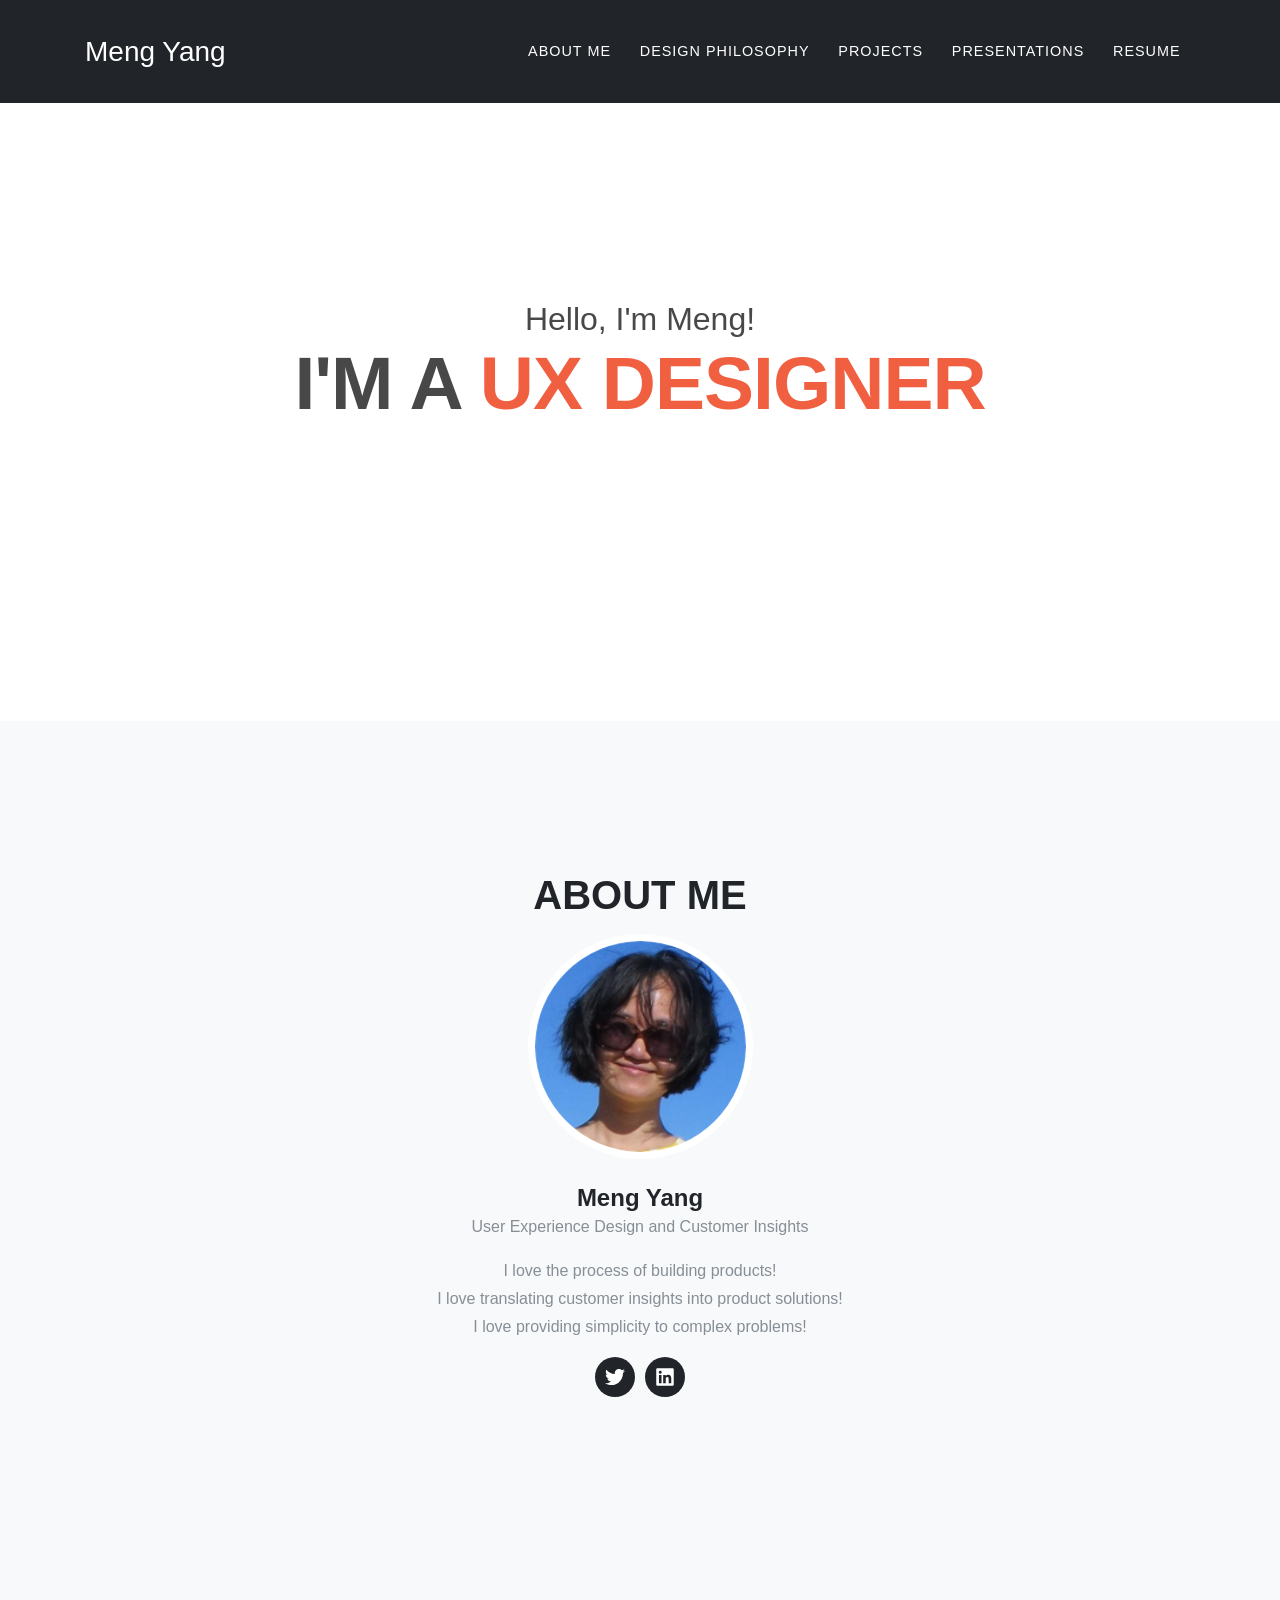
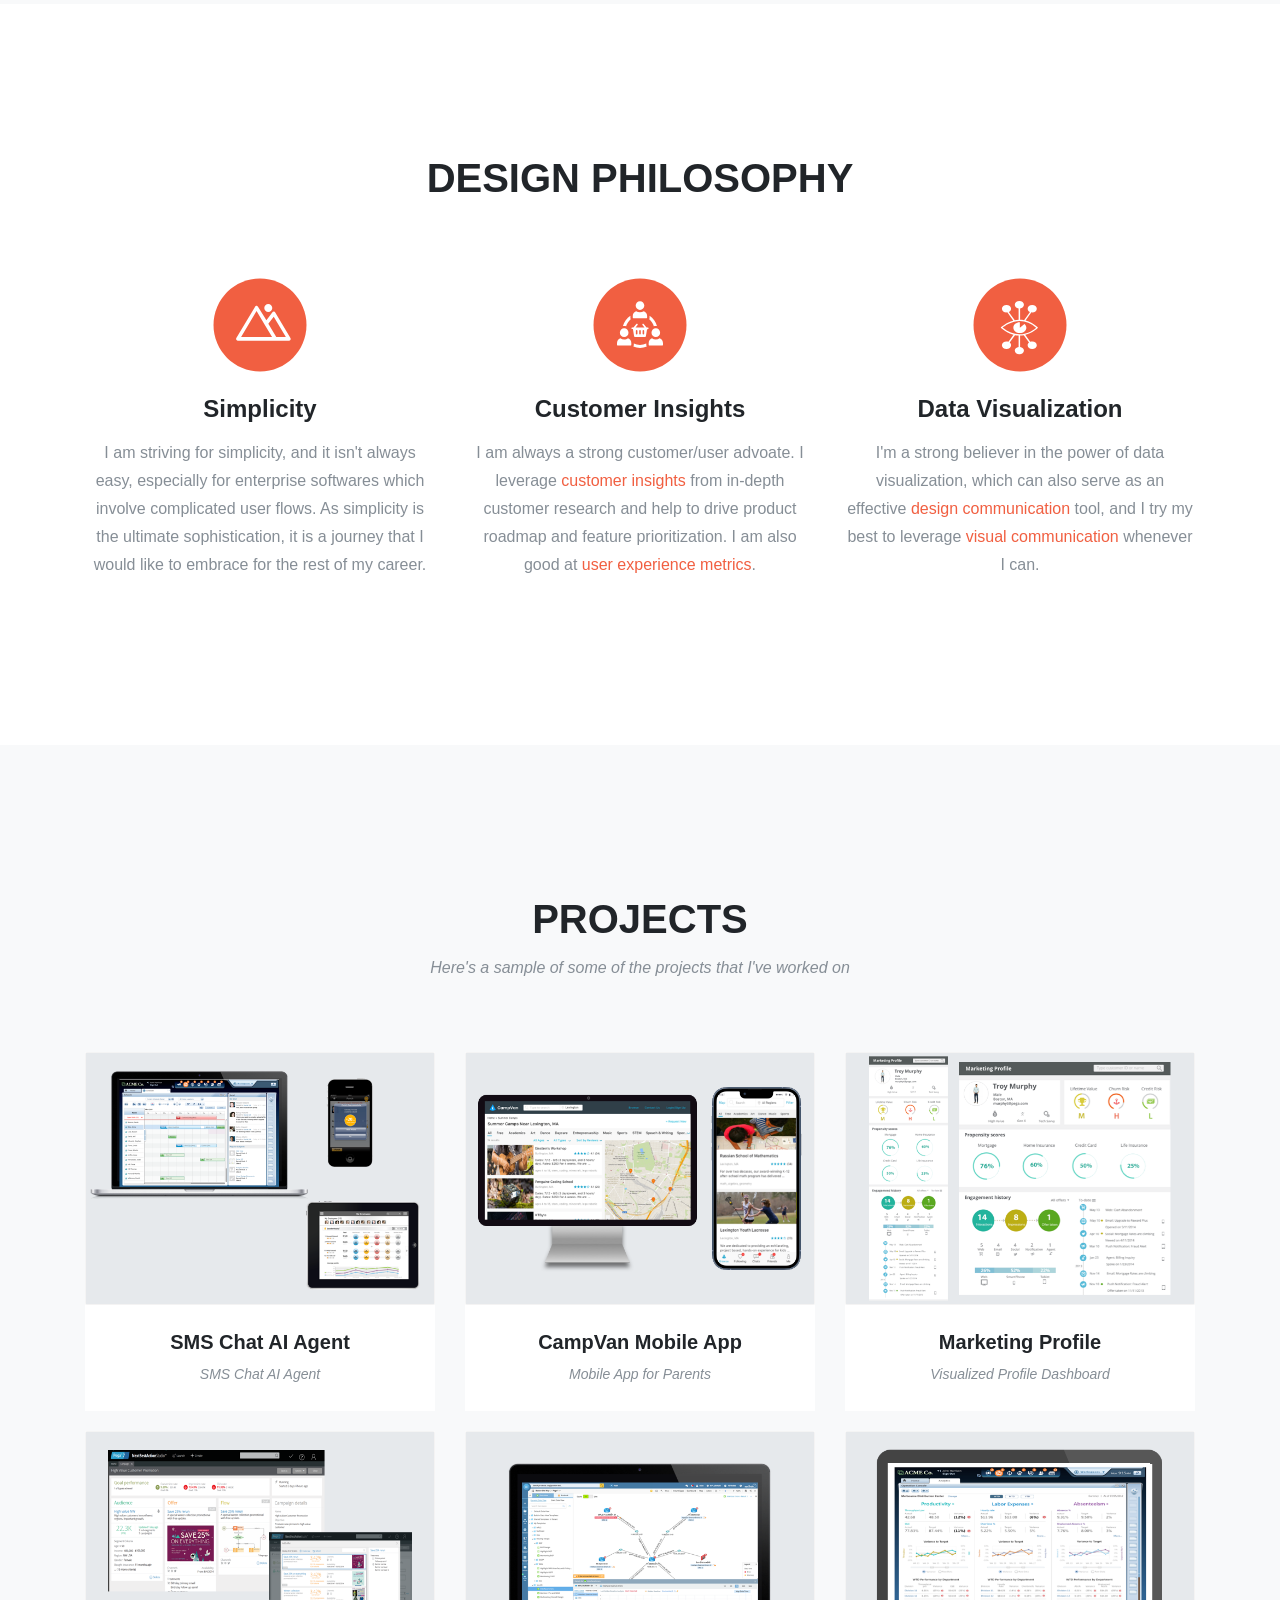
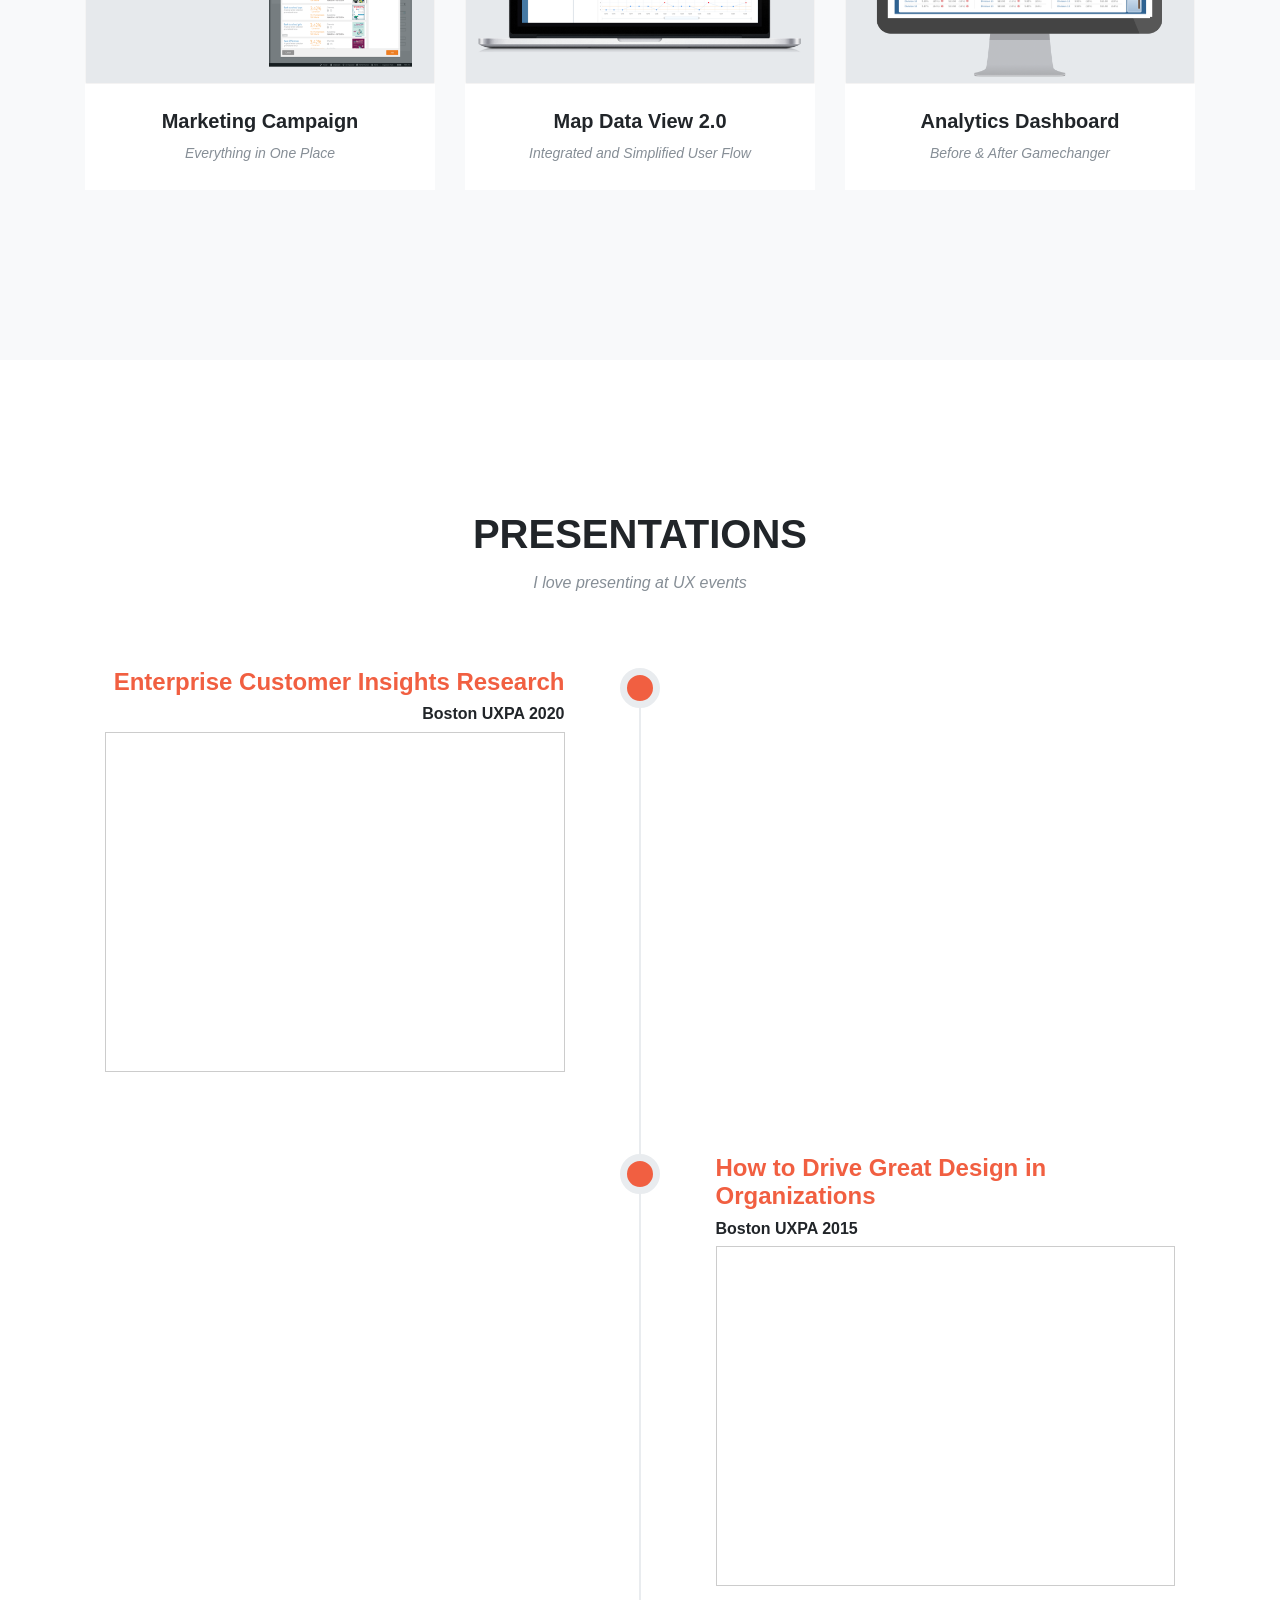
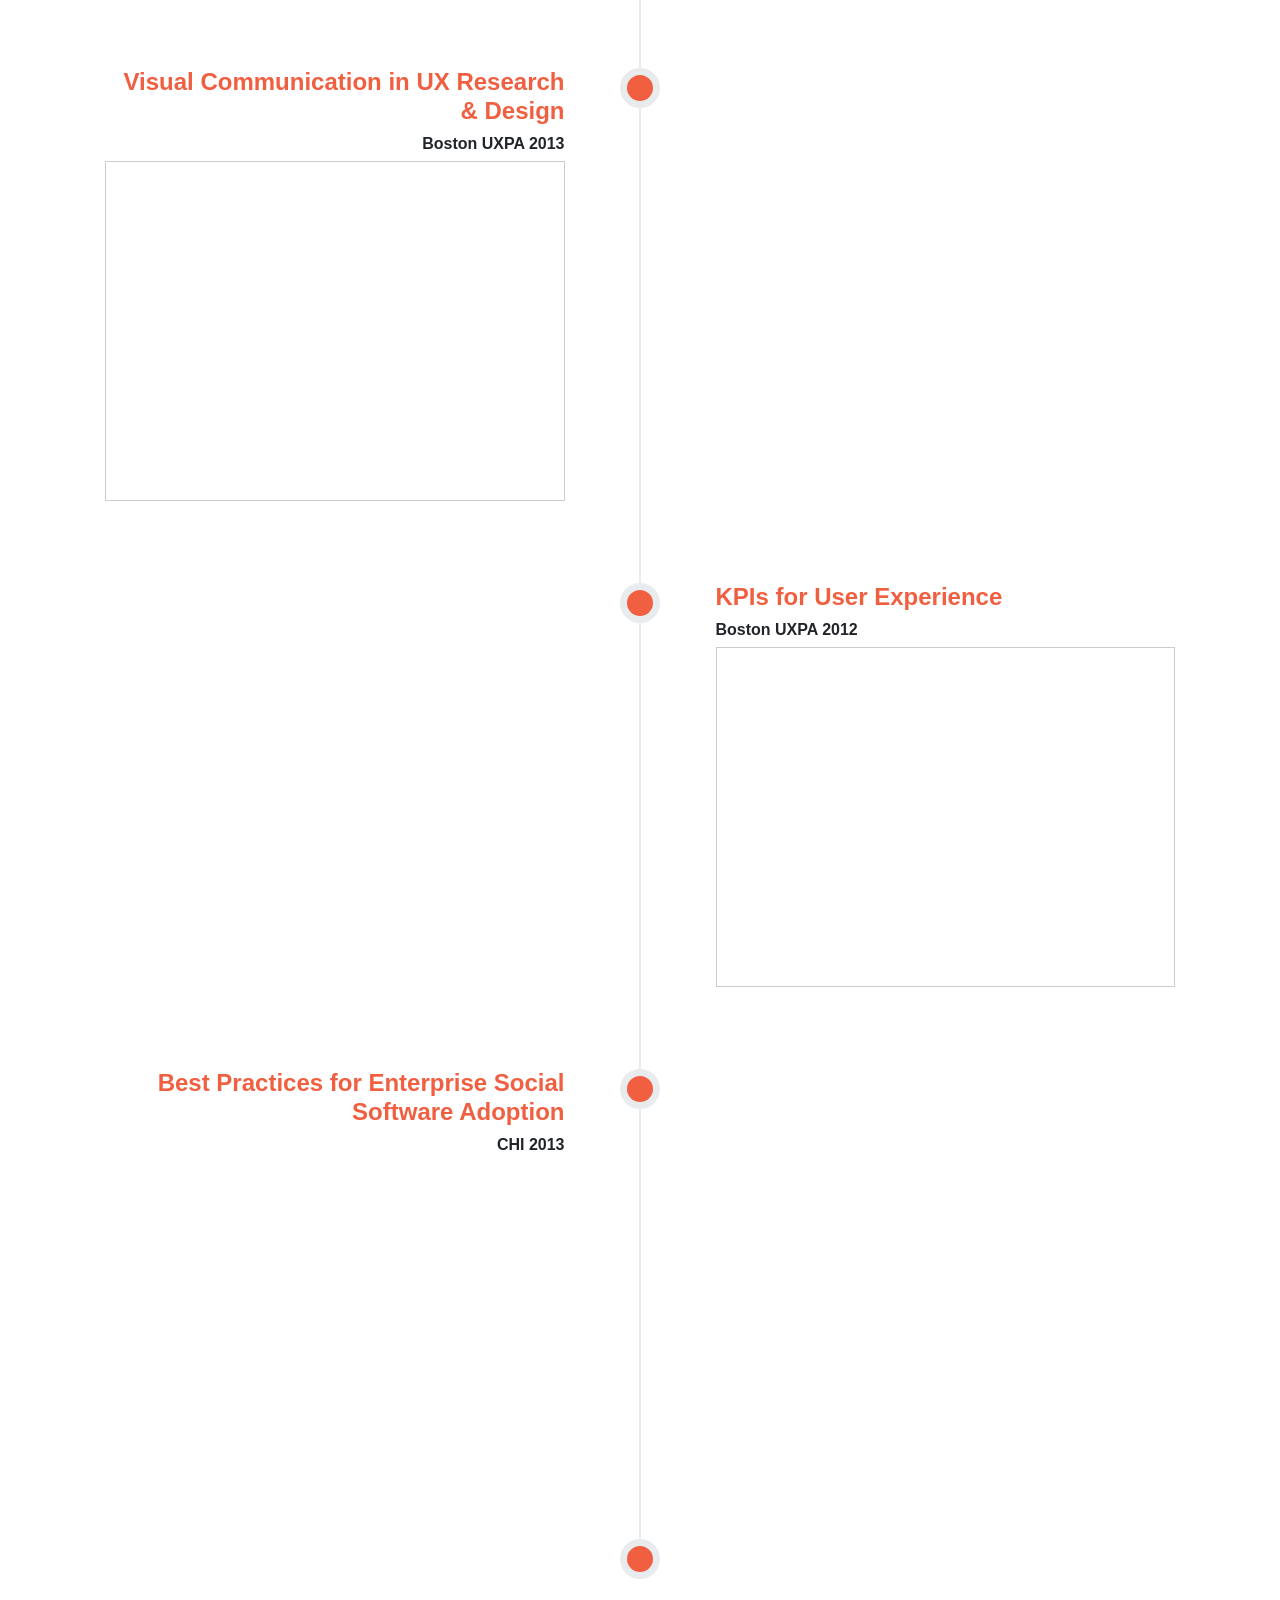
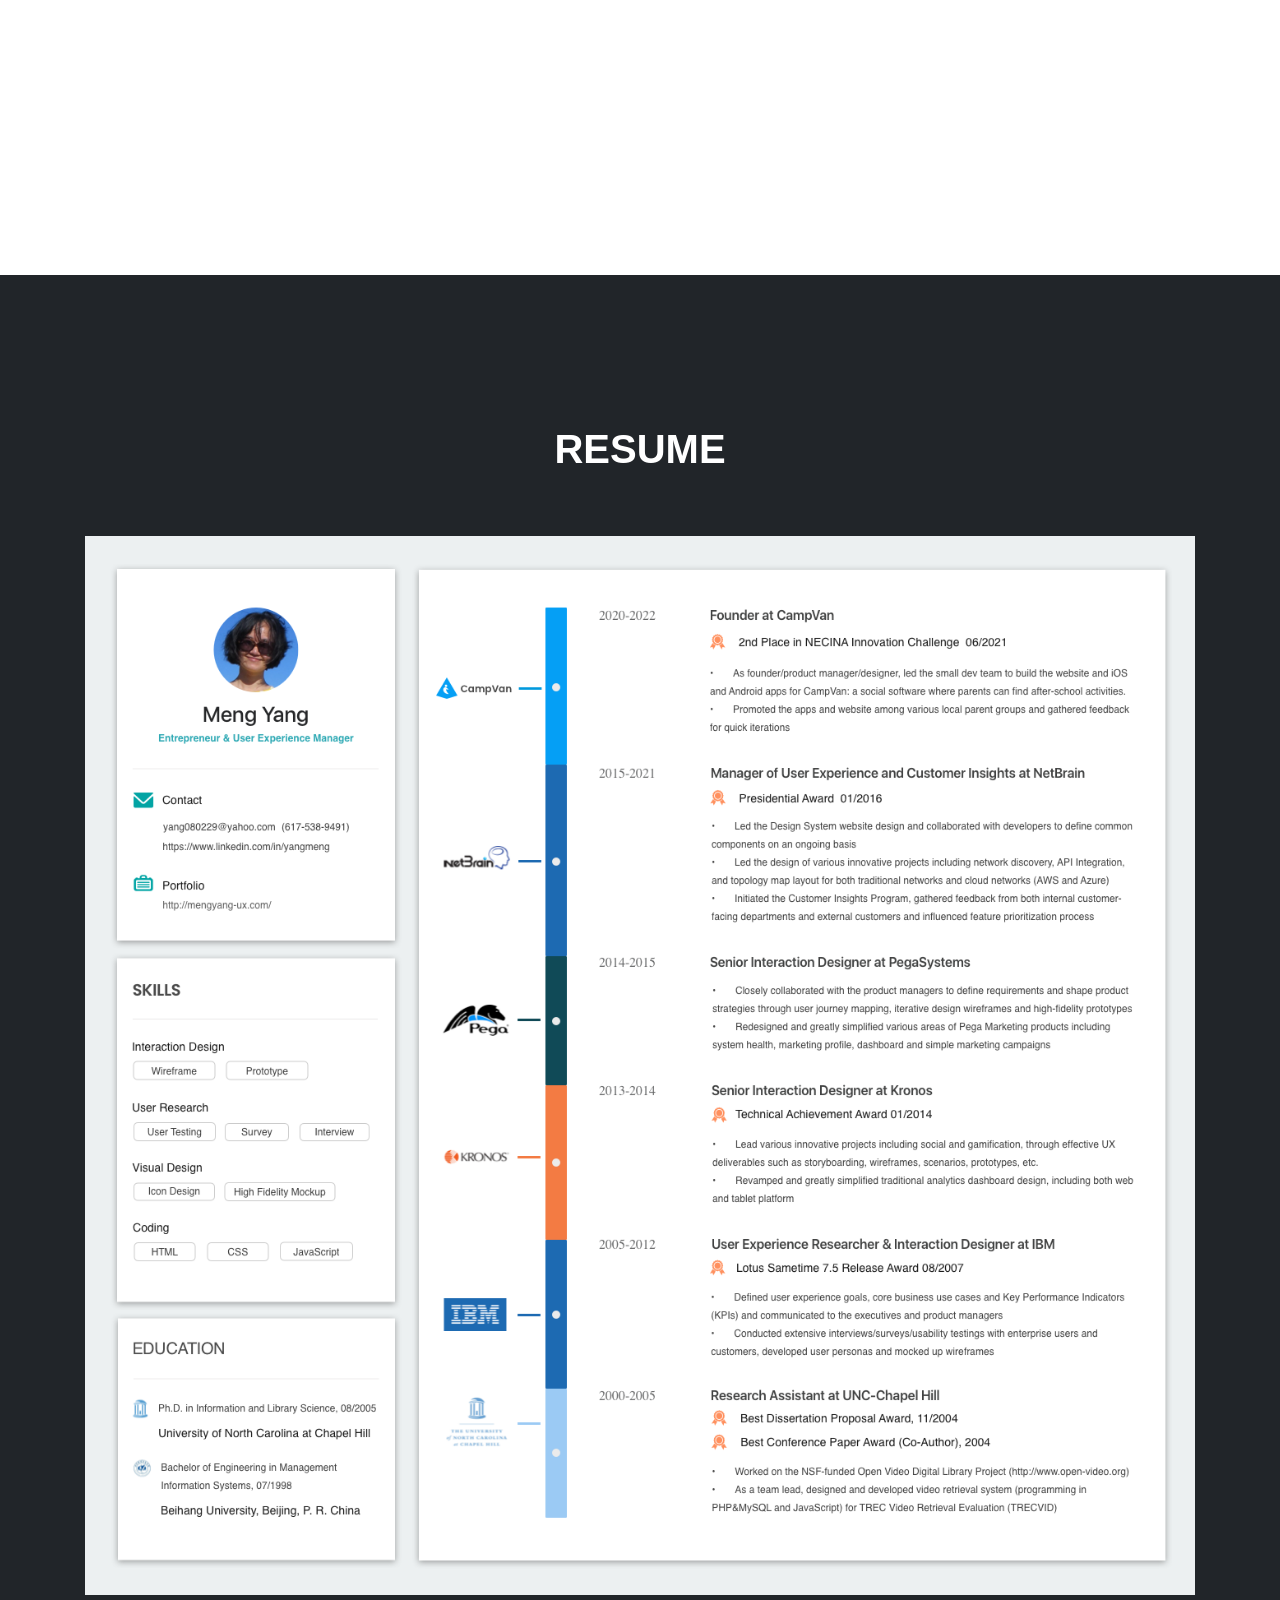
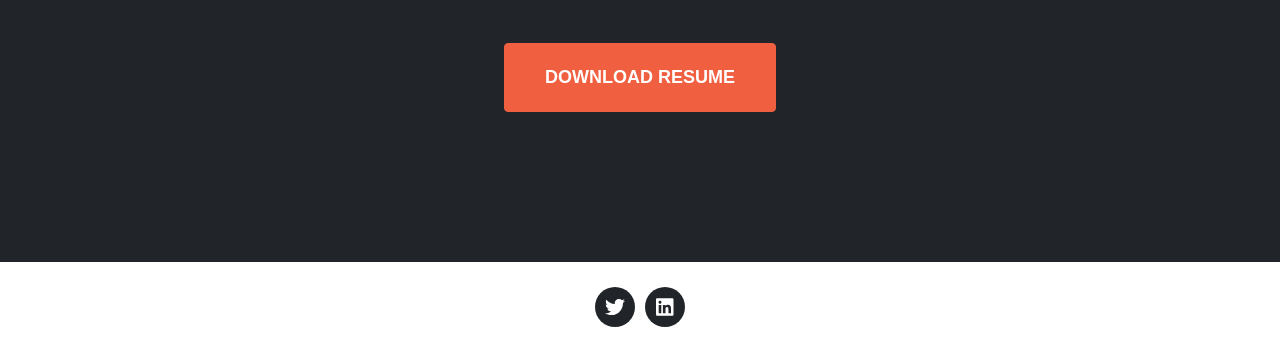
==== commit 09bcd435: "Update index.html" ====
--- a/index.html
+++ b/index.html
@@ -780,7 +780,26 @@
 
                 <div class="row">
 
-             <!-- Project 1: CampVan -->
+                  <!-- Project 1: SMS Chat AI Agent -->
+                <div class="col-md-4 col-sm-6 portfolio-item">
+                    <a class="portfolio-link" data-toggle="modal" href="#portfolioModal4">
+                        <!-- Hover Button -->
+                        <div class="portfolio-hover">
+                            <div class="portfolio-hover-content">
+                                <svg class="svg-inline--fa fa-plus fa-w-14 fa-3x" aria-hidden="true" data-prefix="fa" data-icon="plus" role="img" xmlns="http://www.w3.org/2000/svg" viewBox="0 0 448 512" data-fa-i2svg=""><path fill="currentColor" d="M448 294.2v-76.4c0-13.3-10.7-24-24-24H286.2V56c0-13.3-10.7-24-24-24h-76.4c-13.3 0-24 10.7-24 24v137.8H24c-13.3 0-24 10.7-24 24v76.4c0 13.3 10.7 24 24 24h137.8V456c0 13.3 10.7 24 24 24h76.4c13.3 0 24-10.7 24-24V318.2H424c13.3 0 24-10.7 24-24z"></path></svg>
+                            </div>
+                        </div>
+                        <!-- Project Thumbnail -->
+                        <img class="img-fluid" src="./Meng Yang - UX Designer_files/Thumbnail-4-SocialGamification.png" alt="">
+                    </a>
+                    <!-- Project Text -->
+                    <div class="portfolio-caption">
+                        <h5>SMS Chat AI Agent</h5>
+                        <p class="text-muted">SMS Chat AI Agent</p>
+                    </div>
+                </div>
+                    
+                <!-- Project 2: CampVan -->
                 <div class="col-md-4 col-sm-6 portfolio-item">
                     <a class="portfolio-link" data-toggle="modal" href="#portfolioModal3">
                         <!-- Hover Button -->
@@ -886,24 +905,7 @@
                     </div>
                 </div>
 
-                 <!-- Project 6: Social Gamification -->
-                <div class="col-md-4 col-sm-6 portfolio-item">
-                    <a class="portfolio-link" data-toggle="modal" href="#portfolioModal4">
-                        <!-- Hover Button -->
-                        <div class="portfolio-hover">
-                            <div class="portfolio-hover-content">
-                                <svg class="svg-inline--fa fa-plus fa-w-14 fa-3x" aria-hidden="true" data-prefix="fa" data-icon="plus" role="img" xmlns="http://www.w3.org/2000/svg" viewBox="0 0 448 512" data-fa-i2svg=""><path fill="currentColor" d="M448 294.2v-76.4c0-13.3-10.7-24-24-24H286.2V56c0-13.3-10.7-24-24-24h-76.4c-13.3 0-24 10.7-24 24v137.8H24c-13.3 0-24 10.7-24 24v76.4c0 13.3 10.7 24 24 24h137.8V456c0 13.3 10.7 24 24 24h76.4c13.3 0 24-10.7 24-24V318.2H424c13.3 0 24-10.7 24-24z"></path></svg>
-                            </div>
-                        </div>
-                        <!-- Project Thumbnail -->
-                        <img class="img-fluid" src="./Meng Yang - UX Designer_files/Thumbnail-4-SocialGamification.png" alt="">
-                    </a>
-                    <!-- Project Text -->
-                    <div class="portfolio-caption">
-                        <h5>Social & Gamification</h5>
-                        <p class="text-muted">Bring Social & Gamification to Enterprise</p>
-                    </div>
-                </div>
+               
                
             </div>
         </div>
@@ -1627,4 +1629,4 @@
     <div id="feedly-mini" title="feedly Mini tookit"></div>
 </body>
 
-</html>+</html>
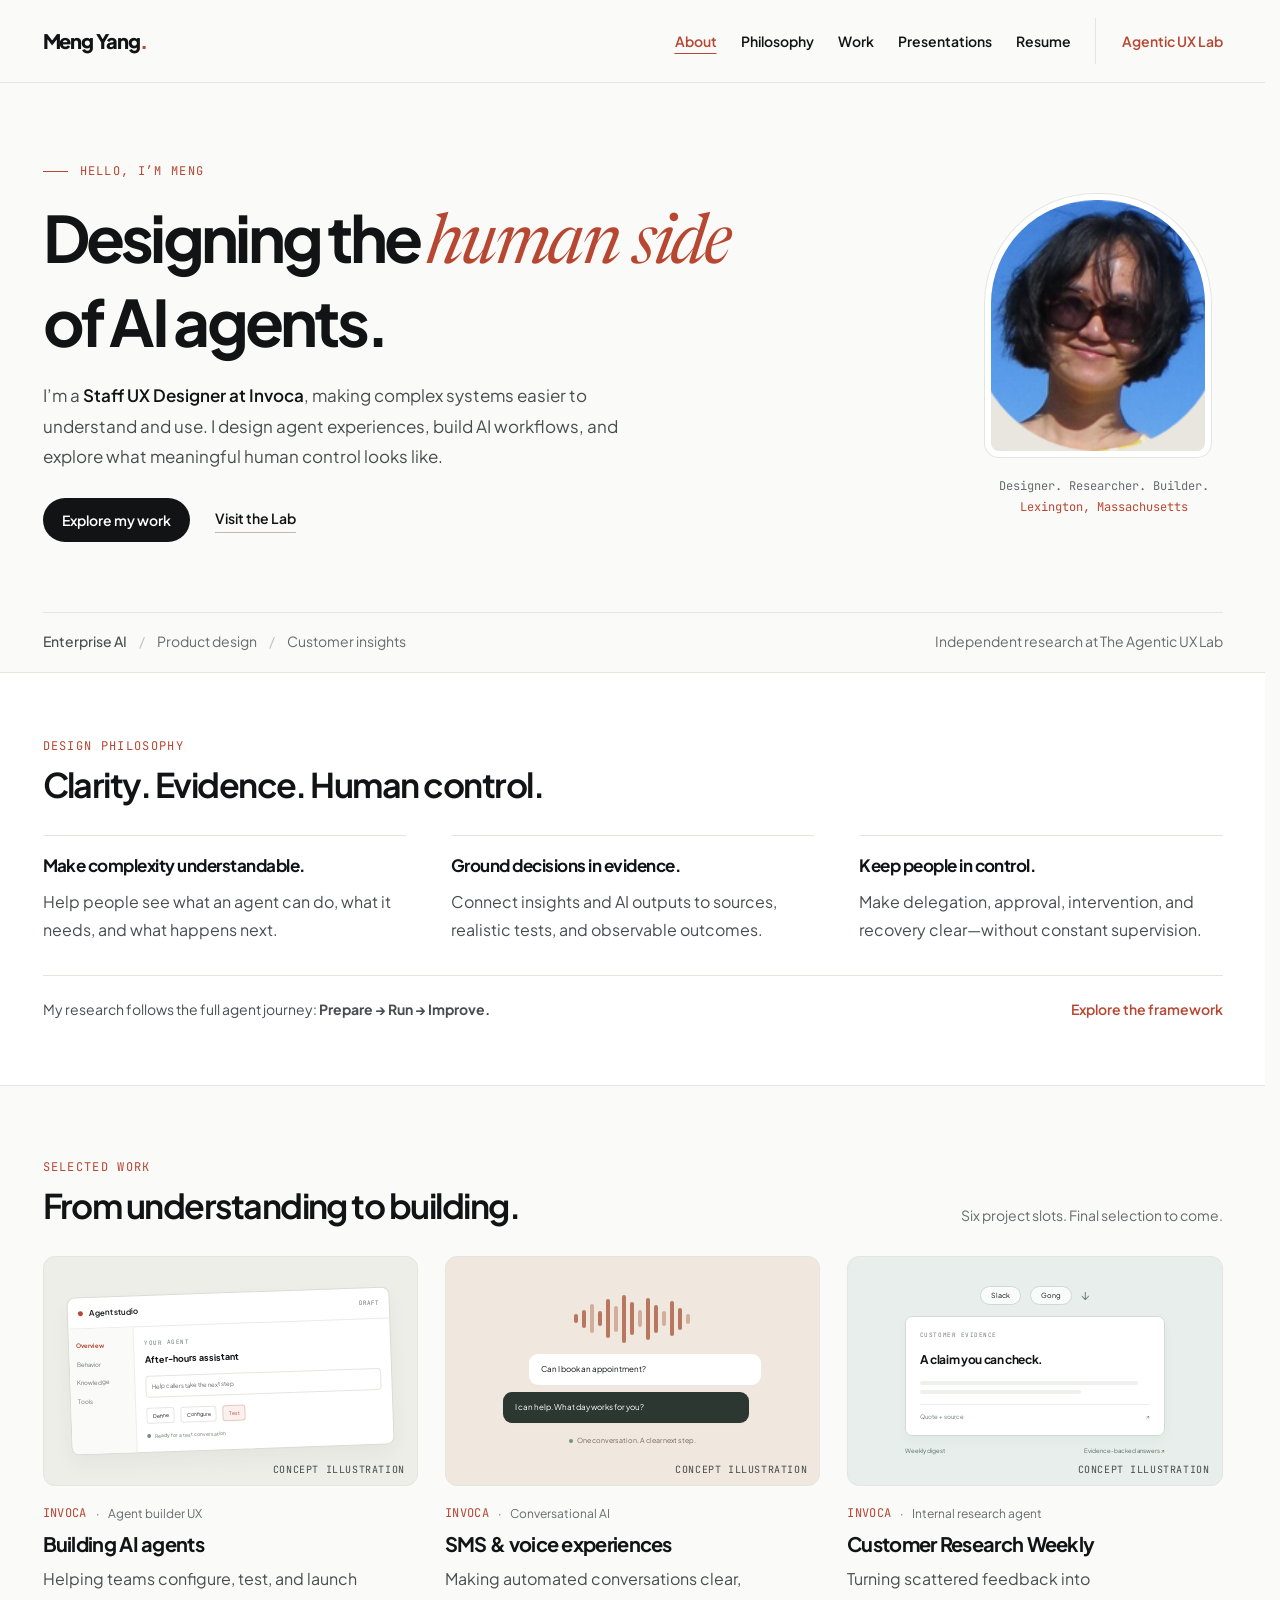
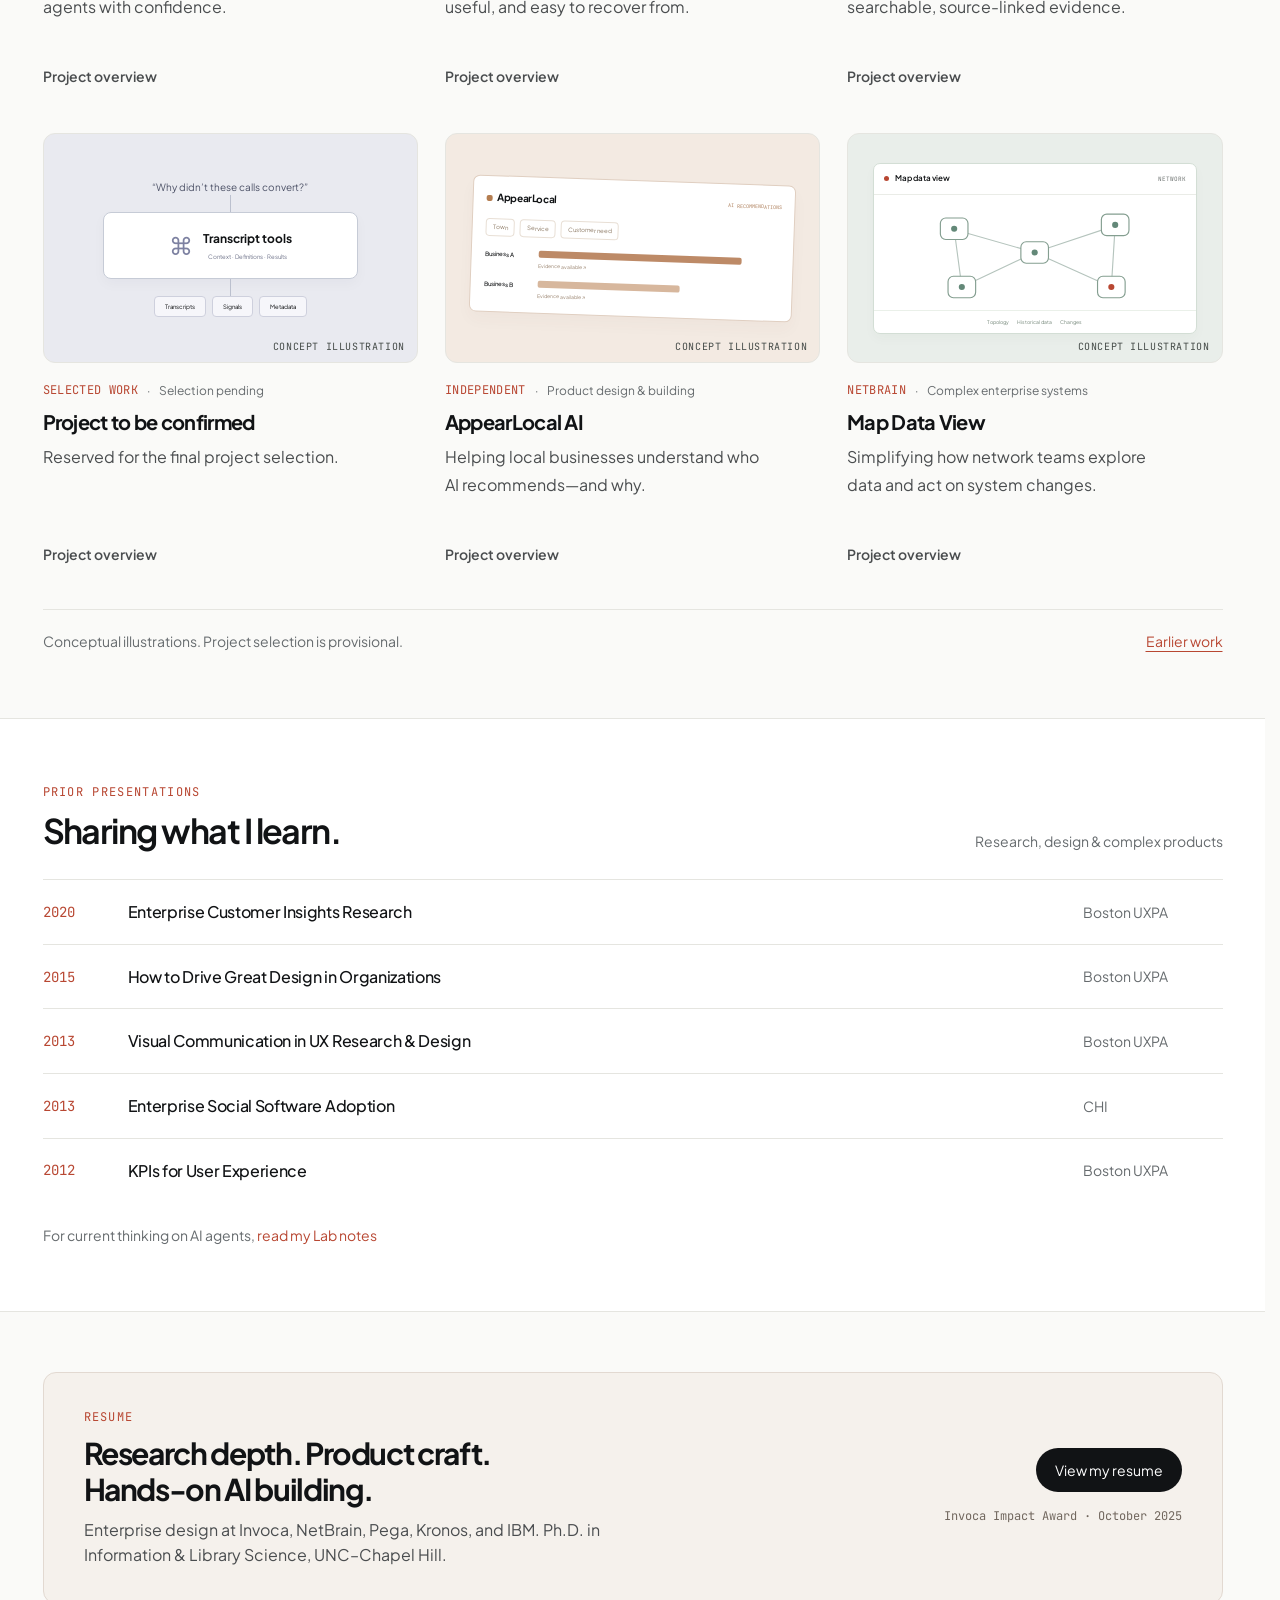
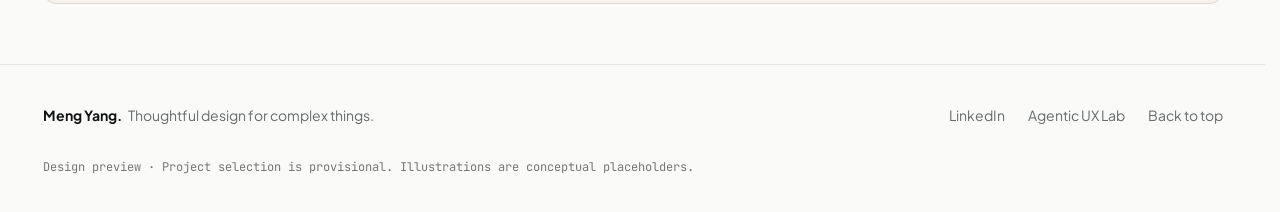
==== commit 590f1a1b: "Prepare responsive portfolio redesign for review" ====
--- a/index.html
+++ b/index.html
@@ -1,1632 +1,97 @@
-<!DOCTYPE html>
-<!-- saved from url=(0026) -->
-<html lang="en" class="fontawesome-i2svg-active fontawesome-i2svg-complete">
+<!doctype html>
+<html lang="en">
+<head>
+<meta charset="utf-8"><meta name="viewport" content="width=device-width,initial-scale=1"><meta name="description" content="Meng Yang — product design for AI agents and complex enterprise systems."><meta name="theme-color" content="#FAFAF8"><link rel="icon" href="assets/images/favicon.svg" type="image/svg+xml"><title>Meng Yang — AI Agents & Product Design</title><link rel="preconnect" href="https://fonts.googleapis.com"><link rel="preconnect" href="https://fonts.gstatic.com" crossorigin><link href="https://fonts.googleapis.com/css2?family=Plus+Jakarta+Sans:wght@400;500;600;700;800&family=Newsreader:ital,opsz,wght@1,6..72,400&family=JetBrains+Mono:wght@400;500&display=swap" rel="stylesheet">
+<script>
+document.documentElement.classList.add("js");
+</script>
+<link rel="stylesheet" href="assets/css/portfolio.css">
+</head>
+<body>
+<a class="skip" href="#main">Skip to content</a>
+<header class="site-header">
+<div class="wrap nav"><a class="brand" href="#about">Meng Yang<span class="brand-dot">.</span></a>
+<button type="button" class="menu-toggle" aria-expanded="false" aria-controls="navigation">
+Menu
+</button>
+<nav class="navlinks" id="navigation" aria-label="Main navigation">
+<a href="#about">About</a><a href="#philosophy">Philosophy</a><a href="#work">Work</a><a href="#presentations">Presentations</a><a href="#resume">Resume</a><a class="labnav" href="https://mengyang2015.github.io/agentic-uxlab/index.html" target="_blank" rel="noopener">Agentic UX Lab </a>
+</nav>
+</div>
+</header>
+<main id="main" tabindex="-1">
+<section tabindex="-1" aria-labelledby="about-title" id="about" class="wrap">
+<div class="hero"><div><div class="eyebrow intro-label"><span class="short-rule"></span> HELLO, I’M MENG</div><h1 id="about-title">Designing the <em>human side</em><br>of AI agents.</h1><p class="hero-copy">I’m a <strong>Staff UX Designer at Invoca</strong>, making complex systems easier to understand and use. I design agent experiences, build AI workflows, and explore what meaningful human control looks like.</p><div class="hero-actions"><a class="button" href="#work">Explore my work </a><a class="text-link" href="https://mengyang2015.github.io/agentic-uxlab/index.html" target="_blank" rel="noopener">Visit the Lab </a></div></div><div class="portrait-block"><div class="portrait-frame"><img src="assets/images/meng-yang.png" alt="Meng Yang" width="226" height="263"></div><div class="portrait-caption">Designer. Researcher. Builder.<br><span>Lexington, Massachusetts</span></div></div></div><div class="intro-foot"><span><b>Enterprise AI</b><span class="divider">/</span>Product design<span class="divider">/</span>Customer insights</span><span>Independent research at <a href="https://mengyang2015.github.io/agentic-uxlab/index.html">The Agentic UX Lab </a></span></div>
+</section>
+<section tabindex="-1" aria-labelledby="philosophy-title" id="philosophy" class="section philosophy">
+<div class="wrap"><div class="section-top"><div><div class="eyebrow">DESIGN PHILOSOPHY</div><h2 id="philosophy-title" class="section-heading">Clarity. Evidence. Human control.</h2></div></div><div class="principles">
+<article class="principle">
+<h3>Make complexity understandable.</h3><p>Help people see what an agent can do, what it needs, and what happens next.</p>
+</article>
+<article class="principle">
+<h3>Ground decisions in evidence.</h3><p>Connect insights and AI outputs to sources, realistic tests, and observable outcomes.</p>
+</article>
+<article class="principle">
+<h3>Keep people in control.</h3><p>Make delegation, approval, intervention, and recovery clear—without constant supervision.</p>
+</article>
+</div><div class="framework-link"><span>My research follows the full agent journey: <strong>Prepare → Run → Improve.</strong></span><a href="https://mengyang2015.github.io/agentic-uxlab/framework/index.html" target="_blank" rel="noopener">Explore the framework </a></div></div>
+</section>
+<section tabindex="-1" aria-labelledby="work-title" id="work" class="work wrap">
+<div class="section-top"><div><div class="eyebrow">SELECTED WORK</div><h2 id="work-title" class="section-heading">From understanding to building.</h2></div><p class="section-aside">Six project slots. Final selection to come.</p></div>
+<noscript>
+<p>Enable JavaScript to open project overviews. Navigation, presentation links, and the resume remain available.</p>
+</noscript>
+<div class="work-grid">
+<article class="project">
 
-<head>
-    <meta http-equiv="Content-Type" content="text/html; charset=UTF-8">
+<div aria-hidden="true" class="visual visual-builder"><div class="miniapp"><div class="appbar"><span class="appdot"></span> Agent studio <span class="tinybadge">DRAFT</span></div><div class="builderbody"><div class="sidenav"><b>Overview</b><span>Behavior</span><span>Knowledge</span><span>Tools</span></div><div class="buildermain"><div class="minilabel">YOUR AGENT</div><strong>After-hours assistant</strong><div class="field">Help callers take the next step</div><div class="steps"><span>Define</span><span>Configure</span><span class="active">Test</span></div><div class="testline"><i></i> Ready for a test conversation</div></div></div></div><span class="concept-label">CONCEPT ILLUSTRATION</span></div><div class="project-meta"><span>INVOCA</span><span>Agent builder UX</span></div><h3>Building AI agents </h3><p>Helping teams configure, test, and launch agents with confidence.</p>
+<button class="project-open" data-project="0" aria-label="Read overview: Building AI agents" type="button"><span class="overview-link">Project overview</span></button>
+</article>
+<article class="project">
 
+<div aria-hidden="true" class="visual visual-voice"><div class="conversation"><div class="wave"><i style="--h:9px"></i><i style="--h:18px"></i><i style="--h:29px"></i><i style="--h:15px"></i><i style="--h:39px"></i><i style="--h:26px"></i><i style="--h:48px"></i><i style="--h:33px"></i><i style="--h:17px"></i><i style="--h:42px"></i><i style="--h:28px"></i><i style="--h:15px"></i><i style="--h:35px"></i><i style="--h:22px"></i><i style="--h:10px"></i></div><div class="chatmsg human">Can I book an appointment?</div><div class="chatmsg agent">I can help. What day works for you?</div><div class="conversationfoot"><span class="live-dot"></span> One conversation. A clear next step.</div></div><span class="concept-label">CONCEPT ILLUSTRATION</span></div><div class="project-meta"><span>INVOCA</span><span>Conversational AI</span></div><h3>SMS & voice experiences </h3><p>Making automated conversations clear, useful, and easy to recover from.</p>
+<button class="project-open" data-project="1" aria-label="Read overview: SMS &amp; voice experiences" type="button"><span class="overview-link">Project overview</span></button>
+</article>
+<article class="project">
 
-    <meta name="viewport" content="width=device-width, initial-scale=1, shrink-to-fit=no">
-    <meta name="description" content="">
-    <script async="" src="./Meng Yang - UX Designer_files/analytics.js"></script>
-    <script>
-        (function(i, s, o, g, r, a, m) {
-            i['GoogleAnalyticsObject'] = r;
-            i[r] = i[r] || function() {
-                (i[r].q = i[r].q || []).push(arguments)
-            }, i[r].l = 1 * new Date();
-            a = s.createElement(o),
-                m = s.getElementsByTagName(o)[0];
-            a.async = 1;
-            a.src = g;
-            m.parentNode.insertBefore(a, m)
-        })(window, document, 'script', 'https://www.google-analytics.com/analytics.js', 'ga');
+<div aria-hidden="true" class="visual visual-research"><div class="evidence"><div class="sources"><span>Slack</span><span>Gong</span><span class="sourcearrow">↓</span></div><div class="evidencecard"><div class="minilabel">CUSTOMER EVIDENCE</div><strong>A claim you can check.</strong><div class="quote-lines"><i></i><i></i></div><div class="evidencefoot"><span>Quote + source</span><span>↗</span></div></div><div class="digest"><span>Weekly digest</span><span>Evidence-backed answers ↗</span></div></div><span class="concept-label">CONCEPT ILLUSTRATION</span></div><div class="project-meta"><span>INVOCA</span><span>Internal research agent</span></div><h3>Customer Research Weekly </h3><p>Turning scattered feedback into searchable, source-linked evidence.</p>
+<button class="project-open" data-project="2" aria-label="Read overview: Customer Research Weekly" type="button"><span class="overview-link">Project overview</span></button>
+</article>
+<article class="project">
 
-        ga('create', 'UA-79503604-1', 'auto');
-        ga('send', 'pageview');
-    </script>
+<div aria-hidden="true" class="visual visual-mcp"><div class="tool-flow"><div class="question">“Why didn’t these calls convert?”</div><div class="connector"></div><div class="toolnode"><span class="toolicon">⌘</span><div><strong>Transcript tools</strong><span>Context · Definitions · Results</span></div></div><div class="connector"></div><div class="tooloutputs"><span>Transcripts</span><span>Signals</span><span>Metadata</span></div></div><span class="concept-label">CONCEPT ILLUSTRATION</span></div><div class="project-meta"><span>SELECTED WORK</span><span>Selection pending</span></div><h3>Project to be confirmed </h3><p>Reserved for the final project selection.</p>
+<button class="project-open" data-project="3" aria-label="Read overview: Project to be confirmed" type="button"><span class="overview-link">Project overview</span></button>
+</article>
+<article class="project">
 
-    <title>Meng Yang - UX Designer</title>
-    <link rel="icon" href="./Meng Yang - UX Designer_files/my.svg" type="image/x-icon">
+<div aria-hidden="true" class="visual visual-appear"><div class="appearapp"><div class="appearhead"><strong><span class="appear-dot"></span> AppearLocal</strong><span>AI RECOMMENDATIONS</span></div><div class="minifilters"><span>Town</span><span>Service</span><span>Customer need</span></div><div class="comparison"><div><b>Business A</b><span style="--w:84%"></span><small>Evidence available ↗</small></div><div><b>Business B</b><span style="--w:59%"></span><small>Evidence available ↗</small></div></div></div><span class="concept-label">CONCEPT ILLUSTRATION</span></div><div class="project-meta"><span>INDEPENDENT</span><span>Product design & building</span></div><h3>AppearLocal AI </h3><p>Helping local businesses understand who AI recommends—and why.</p>
+<button class="project-open" data-project="4" aria-label="Read overview: AppearLocal AI" type="button"><span class="overview-link">Project overview</span></button>
+</article>
+<article class="project">
 
-    <style type="text/css">
-        svg:not(:root).svg-inline--fa {
-            overflow: visible
-        }
-        
-        .svg-inline--fa {
-            display: inline-block;
-            font-size: inherit;
-            height: 1em;
-            overflow: visible;
-            vertical-align: -.125em
-        }
-        
-        .svg-inline--fa.fa-lg {
-            vertical-align: -.225em
-        }
-        
-        .svg-inline--fa.fa-w-1 {
-            width: .0625em
-        }
-        
-        .svg-inline--fa.fa-w-2 {
-            width: .125em
-        }
-        
-        .svg-inline--fa.fa-w-3 {
-            width: .1875em
-        }
-        
-        .svg-inline--fa.fa-w-4 {
-            width: .25em
-        }
-        
-        .svg-inline--fa.fa-w-5 {
-            width: .3125em
-        }
-        
-        .svg-inline--fa.fa-w-6 {
-            width: .375em
-        }
-        
-        .svg-inline--fa.fa-w-7 {
-            width: .4375em
-        }
-        
-        .svg-inline--fa.fa-w-8 {
-            width: .5em
-        }
-        
-        .svg-inline--fa.fa-w-9 {
-            width: .5625em
-        }
-        
-        .svg-inline--fa.fa-w-10 {
-            width: .625em
-        }
-        
-        .svg-inline--fa.fa-w-11 {
-            width: .6875em
-        }
-        
-        .svg-inline--fa.fa-w-12 {
-            width: .75em
-        }
-        
-        .svg-inline--fa.fa-w-13 {
-            width: .8125em
-        }
-        
-        .svg-inline--fa.fa-w-14 {
-            width: .875em
-        }
-        
-        .svg-inline--fa.fa-w-15 {
-            width: .9375em
-        }
-        
-        .svg-inline--fa.fa-w-16 {
-            width: 1em
-        }
-        
-        .svg-inline--fa.fa-w-17 {
-            width: 1.0625em
-        }
-        
-        .svg-inline--fa.fa-w-18 {
-            width: 1.125em
-        }
-        
-        .svg-inline--fa.fa-w-19 {
-            width: 1.1875em
-        }
-        
-        .svg-inline--fa.fa-w-20 {
-            width: 1.25em
-        }
-        
-        .svg-inline--fa.fa-pull-left {
-            margin-right: .3em;
-            width: auto
-        }
-        
-        .svg-inline--fa.fa-pull-right {
-            margin-left: .3em;
-            width: auto
-        }
-        
-        .svg-inline--fa.fa-border {
-            height: 1.5em
-        }
-        
-        .svg-inline--fa.fa-li {
-            width: 2em
-        }
-        
-        .svg-inline--fa.fa-fw {
-            width: 1.25em
-        }
-        
-        .fa-layers svg.svg-inline--fa {
-            bottom: 0;
-            left: 0;
-            margin: auto;
-            position: absolute;
-            right: 0;
-            top: 0
-        }
-        
-        .fa-layers {
-            display: inline-block;
-            height: 1em;
-            position: relative;
-            text-align: center;
-            vertical-align: -.125em;
-            width: 1em
-        }
-        
-        .fa-layers svg.svg-inline--fa {
-            -webkit-transform-origin: center center;
-            transform-origin: center center
-        }
-        
-        .fa-layers-counter,
-        .fa-layers-text {
-            display: inline-block;
-            position: absolute;
-            text-align: center
-        }
-        
-        .fa-layers-text {
-            left: 50%;
-            top: 50%;
-            -webkit-transform: translate(-50%, -50%);
-            transform: translate(-50%, -50%);
-            -webkit-transform-origin: center center;
-            transform-origin: center center
-        }
-        
-        .fa-layers-counter {
-            background-color: #ff253a;
-            border-radius: 1em;
-            color: #fff;
-            height: 1.5em;
-            line-height: 1;
-            max-width: 5em;
-            min-width: 1.5em;
-            overflow: hidden;
-            padding: .25em;
-            right: 0;
-            text-overflow: ellipsis;
-            top: 0;
-            -webkit-transform: scale(.25);
-            transform: scale(.25);
-            -webkit-transform-origin: top right;
-            transform-origin: top right
-        }
-        
-        .fa-layers-bottom-right {
-            bottom: 0;
-            right: 0;
-            top: auto;
-            -webkit-transform: scale(.25);
-            transform: scale(.25);
-            -webkit-transform-origin: bottom right;
-            transform-origin: bottom right
-        }
-        
-        .fa-layers-bottom-left {
-            bottom: 0;
-            left: 0;
-            right: auto;
-            top: auto;
-            -webkit-transform: scale(.25);
-            transform: scale(.25);
-            -webkit-transform-origin: bottom left;
-            transform-origin: bottom left
-        }
-        
-        .fa-layers-top-right {
-            right: 0;
-            top: 0;
-            -webkit-transform: scale(.25);
-            transform: scale(.25);
-            -webkit-transform-origin: top right;
-            transform-origin: top right
-        }
-        
-        .fa-layers-top-left {
-            left: 0;
-            right: auto;
-            top: 0;
-            -webkit-transform: scale(.25);
-            transform: scale(.25);
-            -webkit-transform-origin: top left;
-            transform-origin: top left
-        }
-        
-        .fa-lg {
-            font-size: 1.33333em;
-            line-height: .75em;
-            vertical-align: -.0667em
-        }
-        
-        .fa-xs {
-            font-size: .75em
-        }
-        
-        .fa-sm {
-            font-size: .875em
-        }
-        
-        .fa-1x {
-            font-size: 1em
-        }
-        
-        .fa-2x {
-            font-size: 2em
-        }
-        
-        .fa-3x {
-            font-size: 3em
-        }
-        
-        .fa-4x {
-            font-size: 4em
-        }
-        
-        .fa-5x {
-            font-size: 5em
-        }
-        
-        .fa-6x {
-            font-size: 6em
-        }
-        
-        .fa-7x {
-            font-size: 7em
-        }
-        
-        .fa-8x {
-            font-size: 8em
-        }
-        
-        .fa-9x {
-            font-size: 9em
-        }
-        
-        .fa-10x {
-            font-size: 10em
-        }
-        
-        .fa-fw {
-            text-align: center;
-            width: 1.25em
-        }
-        
-        .fa-ul {
-            list-style-type: none;
-            margin-left: 2.5em;
-            padding-left: 0
-        }
-        
-        .fa-ul>li {
-            position: relative
-        }
-        
-        .fa-li {
-            left: -2em;
-            position: absolute;
-            text-align: center;
-            width: 2em;
-            line-height: inherit
-        }
-        
-        .fa-border {
-            border: solid .08em #eee;
-            border-radius: .1em;
-            padding: .2em .25em .15em
-        }
-        
-        .fa-pull-left {
-            float: left
-        }
-        
-        .fa-pull-right {
-            float: right
-        }
-        
-        .fa.fa-pull-left,
-        .fab.fa-pull-left,
-        .fal.fa-pull-left,
-        .far.fa-pull-left,
-        .fas.fa-pull-left {
-            margin-right: .3em
-        }
-        
-        .fa.fa-pull-right,
-        .fab.fa-pull-right,
-        .fal.fa-pull-right,
-        .far.fa-pull-right,
-        .fas.fa-pull-right {
-            margin-left: .3em
-        }
-        
-        .fa-spin {
-            -webkit-animation: fa-spin 2s infinite linear;
-            animation: fa-spin 2s infinite linear
-        }
-        
-        .fa-pulse {
-            -webkit-animation: fa-spin 1s infinite steps(8);
-            animation: fa-spin 1s infinite steps(8)
-        }
-        
-        @-webkit-keyframes fa-spin {
-            0% {
-                -webkit-transform: rotate(0);
-                transform: rotate(0)
-            }
-            100% {
-                -webkit-transform: rotate(360deg);
-                transform: rotate(360deg)
-            }
-        }
-        
-        @keyframes fa-spin {
-            0% {
-                -webkit-transform: rotate(0);
-                transform: rotate(0)
-            }
-            100% {
-                -webkit-transform: rotate(360deg);
-                transform: rotate(360deg)
-            }
-        }
-        
-        .fa-rotate-90 {
-            -webkit-transform: rotate(90deg);
-            transform: rotate(90deg)
-        }
-        
-        .fa-rotate-180 {
-            -webkit-transform: rotate(180deg);
-            transform: rotate(180deg)
-        }
-        
-        .fa-rotate-270 {
-            -webkit-transform: rotate(270deg);
-            transform: rotate(270deg)
-        }
-        
-        .fa-flip-horizontal {
-            -webkit-transform: scale(-1, 1);
-            transform: scale(-1, 1)
-        }
-        
-        .fa-flip-vertical {
-            -webkit-transform: scale(1, -1);
-            transform: scale(1, -1)
-        }
-        
-        .fa-flip-horizontal.fa-flip-vertical {
-            -webkit-transform: scale(-1, -1);
-            transform: scale(-1, -1)
-        }
-        
-         :root .fa-flip-horizontal,
-         :root .fa-flip-vertical,
-         :root .fa-rotate-180,
-         :root .fa-rotate-270,
-         :root .fa-rotate-90 {
-            -webkit-filter: none;
-            filter: none
-        }
-        
-        .fa-stack {
-            display: inline-block;
-            height: 2em;
-            position: relative;
-            width: 2em
-        }
-        
-        .fa-stack-1x,
-        .fa-stack-2x {
-            bottom: 0;
-            left: 0;
-            margin: auto;
-            position: absolute;
-            right: 0;
-            top: 0
-        }
-        
-        .svg-inline--fa.fa-stack-1x {
-            height: 1em;
-            width: 1em
-        }
-        
-        .svg-inline--fa.fa-stack-2x {
-            height: 2em;
-            width: 2em
-        }
-        
-        .fa-inverse {
-            color: #fff
-        }
-        
-        .sr-only {
-            border: 0;
-            clip: rect(0, 0, 0, 0);
-            height: 1px;
-            margin: -1px;
-            overflow: hidden;
-            padding: 0;
-            position: absolute;
-            width: 1px
-        }
-        
-        .sr-only-focusable:active,
-        .sr-only-focusable:focus {
-            clip: auto;
-            height: auto;
-            margin: 0;
-            overflow: visible;
-            position: static;
-            width: auto
-        }
-    </style>
-
-
-
-    <link rel="shortcut icon" href="http://xxx">
-    <meta name="keywords" content="Meng Yang, UX Designer">
-    <link rel="canoncial" href="http://xxx/">
-    <meta name="keywords" content="Meng Yang, UX Designer">
-    <meta property="og:title" content="Meng Yang | UX Designer">
-    <meta property="og:type" content="Website">
-    <meta property="og:url" content="http://xxx/">
-    <meta property="og:description" content="Meng Yang is a UX Designer currently based in Boston.">
-
-    <!-- Bootstrap core CSS -->
-    <link href="./Meng Yang - UX Designer_files/bootstrap.min.css" rel="stylesheet">
-
-    <!-- Custom fonts for this template -->
-    <script defer="" src="./Meng Yang - UX Designer_files/all.js"></script>
-    <link href="./Meng Yang - UX Designer_files/css" rel="stylesheet" type="text/css">
-    <link href="./Meng Yang - UX Designer_files/css(1)" rel="stylesheet" type="text/css">
-    <link href="./Meng Yang - UX Designer_files/css(2)" rel="stylesheet" type="text/css">
-    <link href="./Meng Yang - UX Designer_files/css(3)" rel="stylesheet" type="text/css">
-
-    <!-- Custom styles for this template -->
-    <link href="./Meng Yang - UX Designer_files/agency.min.css" rel="stylesheet">
-
-    <!-- Animate styles -->
-    <link href="./Meng Yang - UX Designer_files/animate.css" rel="stylesheet"> 
-    <link rel="stylesheet" href="./Meng Yang - UX Designer_files/aos.css">
-
-
-    <style type="text/css">
-        html #demo {
-            position: relative;
-            height: auto;
-            top: 40%;
-            text-align: center;
-            letter-spacing: -1px;
-            text-transform: lowercase;
-        }
-        
-        .typeout {
-            color: #f15f41;
-        }
-        
-        .typeout:after {
-            -webkit-animation: 0.7s blink step-end infinite;
-            -moz-animation: 0.7s blink step-end infinite;
-            -ms-animation: 0.7s blink step-end infinite;
-            -o-animation: 0.7s blink step-end infinite;
-            animation: 0.7s blink step-end infinite;
-            content: '|';
-            padding-left: 2px;
-        }
-        
-        .typeout.typeout-complete:after {
-            content: none;
-        }
-        
-        @keyframes "blink" {
-            from,
-            to {
-                opacity: 0;
-            }
-            50% {
-                opacity: 1;
-            }
-        }
-        
-        @-moz-keyframes blink {
-            from,
-            to {
-                opacity: 0;
-            }
-            50% {
-                opacity: 1;
-            }
-        }
-        
-        @-webkit-keyframes "blink" {
-            from,
-            to {
-                opacity: 0;
-            }
-            50% {
-                opacity: 1;
-            }
-        }
-        
-        @-ms-keyframes "blink" {
-            from,
-            to {
-                opacity: 0;
-            }
-            50% {
-                opacity: 1;
-            }
-        }
-        
-        @-o-keyframes "blink" {
-            from,
-            to {
-                opacity: 0;
-            }
-            50% {
-                opacity: 1;
-            }
-        }
-    </style>
-    <script type="text/javascript">
-        $(document).ready(function() {
-
-            // hide our element on page load
-            $('#element-to-animate').css('opacity', 0);
-
-            $('#element-to-animate').waypoint(function() {
-                $('#element-to-animate').addClass('fadeInLeft');
-            }, {
-                offset: '10%'
-            });
-
-        });
-    </script>
-</head>
-
-<body id="page-top" data-feedly-mini="yes" data-gr-c-s-loaded="true" class="" style="">
-
-    <!-- Navigation Bar-->
-    <nav class="navbar navbar-expand-lg navbar-dark fixed-top navbar-shrink" id="mainNav" style="">
-        <div class="container">
-            <a class="navbar-brand js-scroll-trigger" href="/#page-top">Meng Yang</a>
-            <button class="navbar-toggler navbar-toggler-right collapsed" type="button" data-toggle="collapse" data-target="#navbarResponsive" aria-controls="navbarResponsive" aria-expanded="false" aria-label="Toggle navigation" style="">
-          Menu
-        <svg class="svg-inline--fa fa-bars fa-w-14" aria-hidden="true" data-prefix="fa" data-icon="bars" role="img" xmlns="http://www.w3.org/2000/svg" viewBox="0 0 448 512" data-fa-i2svg=""><path fill="currentColor" d="M16 132h416c8.837 0 16-7.163 16-16V76c0-8.837-7.163-16-16-16H16C7.163 60 0 67.163 0 76v40c0 8.837 7.163 16 16 16zm0 160h416c8.837 0 16-7.163 16-16v-40c0-8.837-7.163-16-16-16H16c-8.837 0-16 7.163-16 16v40c0 8.837 7.163 16 16 16zm0 160h416c8.837 0 16-7.163 16-16v-40c0-8.837-7.163-16-16-16H16c-8.837 0-16 7.163-16 16v40c0 8.837 7.163 16 16 16z"></path></svg><!-- <i class="fa fa-bars"></i> -->
-        </button>
-            <div class="collapse navbar-collapse" id="navbarResponsive">
-                <ul class="navbar-nav text-uppercase ml-auto">
-                    <li class="nav-item">
-                        <a class="nav-link js-scroll-trigger " href="#aboutme">About me</a>
-                    </li>
-                    <li class="nav-item">
-                        <a class="nav-link js-scroll-trigger" href="#philosophy">Design Philosophy</a>
-                    </li>
-                    <li class="nav-item">
-                        <a class="nav-link js-scroll-trigger" href="#portfolio">Projects</a>
-                    </li>
-                    <li class="nav-item">
-                        <a class="nav-link js-scroll-trigger" href="#presentation">Presentations</a>
-                    </li>
-                    <li class="nav-item">
-                        <a class="nav-link js-scroll-trigger" href="#resume">Resume</a>
-                    </li>
-                </ul>
-            </div>
-        </div>
-    </nav>
-
-    <script>
-        $(document).ready(function() {
-            $('body').scrollspy({
-                target: ".navbar",
-                offset: 50
-            });
-        });
-    </script>
-
-
-
-    <!-- Header -->
-    <header class="masthead">
-        <div class="container">
-            <div class="intro-text">
-                <div class="h2">Hello, I'm Meng!</div>
-                <div class="intro-heading text-uppercase hideat10">I'm a <span class="text-primary">User Experience Designer for Enterprise</span></div>
-                <div class="intro-heading text-uppercase hideat9" id="demo">I'm a <span class="typeout typeout-complete">UX Designer</span></div>
-                <script src="./Meng Yang - UX Designer_files/typeout.min.js"></script>
-                <script type="text/htmlpreview" src="./Meng Yang - UX Designer_files/typeout.min.js"></script>
-                <script>
-                    typeout('.typeout', ['design thinker', 'User Advocate'], {
-                        numLoops: 3,
-                        callback: function(el) {
-                            console.log('Callback');
-                            el.innerHTML += ".";
-                        }
-                    });
-                </script>
-
-            </div>
-        </div>
-    </header>
-
-    <!-- About me -->
-    <section class="bg-light" id="aboutme">
-        <div class="container">
-            <div class="row">
-                <div class="col-sm-8 mx-auto text-center">
-                    <h2 class="section-heading text-uppercase">About me</h2>
-                </div>
-            </div>
-            <div class="col-sm-9 mx-auto">
-                <div class="team-member">
-                    <img class="mx-auto rounded-circle" src="./Meng Yang - UX Designer_files/MengHead.png" alt="">
-                    <h4>Meng Yang</h4>
-                    <p class="text-muted">User Experience Design and Customer Insights</p>
-                    <p class="section-subheading text-muted">I love the process of building products! <br>I love translating customer insights into product solutions!<br> I love providing simplicity to complex problems!</p>
-
-                    </p>
-                    <!-- Icon: Twitter -->
-                    <ul class="list-inline social-buttons">
-                        <li class="list-inline-item">
-                            <a href="https://twitter.com/mengyang">
-                                <span class="fa-stack fa-1x">
-                                  <svg class="svg-inline--fa fa-twitter fa-w-16 fa-stack-1x" aria-hidden="true" data-prefix="fab" data-icon="twitter" role="img" xmlns="http://www.w3.org/2000/svg" viewBox="0 0 512 512" data-fa-i2svg=""><path fill="currentColor" d="M459.37 151.716c.325 4.548.325 9.097.325 13.645 0 138.72-105.583 298.558-298.558 298.558-59.452 0-114.68-17.219-161.137-47.106 8.447.974 16.568 1.299 25.34 1.299 49.055 0 94.213-16.568 130.274-44.832-46.132-.975-84.792-31.188-98.112-72.772 6.498.974 12.995 1.624 19.818 1.624 9.421 0 18.843-1.3 27.614-3.573-48.081-9.747-84.143-51.98-84.143-102.985v-1.299c13.969 7.797 30.214 12.67 47.431 13.319-28.264-18.843-46.781-51.005-46.781-87.391 0-19.492 5.197-37.36 14.294-52.954 51.655 63.675 129.3 105.258 216.365 109.807-1.624-7.797-2.599-15.918-2.599-24.04 0-57.828 46.782-104.934 104.934-104.934 30.213 0 57.502 12.67 76.67 33.137 23.715-4.548 46.456-13.32 66.599-25.34-7.798 24.366-24.366 44.833-46.132 57.827 21.117-2.273 41.584-8.122 60.426-16.243-14.292 20.791-32.161 39.308-52.628 54.253z"></path></svg><!-- <i class="fab fa-twitter fa-stack-1x"></i> -->
-                                </span>
-                            </a>
-                        </li>
-                        <!-- Icon: LinkedIn -->
-                        <li class="list-inline-item">
-                            <a href="https://www.linkedin.com/in/yangmeng/">
-                                <span class="fa-stack fa-1x">
-                                  <svg class="svg-inline--fa fa-linkedin fa-w-14 fa-stack-1x" aria-hidden="true" data-prefix="fab" data-icon="linkedin" role="img" xmlns="http://www.w3.org/2000/svg" viewBox="0 0 448 512" data-fa-i2svg=""><path fill="currentColor" d="M416 32H31.9C14.3 32 0 46.5 0 64.3v383.4C0 465.5 14.3 480 31.9 480H416c17.6 0 32-14.5 32-32.3V64.3c0-17.8-14.4-32.3-32-32.3zM135.4 416H69V202.2h66.5V416zm-33.2-243c-21.3 0-38.5-17.3-38.5-38.5S80.9 96 102.2 96c21.2 0 38.5 17.3 38.5 38.5 0 21.3-17.2 38.5-38.5 38.5zm282.1 243h-66.4V312c0-24.8-.5-56.7-34.5-56.7-34.6 0-39.9 27-39.9 54.9V416h-66.4V202.2h63.7v29.2h.9c8.9-16.8 30.6-34.5 62.9-34.5 67.2 0 79.7 44.3 79.7 101.9V416z"></path></svg><!-- <i class="fab fa-linkedin fa-stack-1x"></i> -->
-                                </span>
-                            </a>
-                        </li>
-                    </ul>
-                </div>
-            </div>
-        </div>
-
-    </section>
-
-    <!-- Design Philosophy -->
-    <section id="philosophy">
-        <div class="container">
-            <div class="row">
-                <div class="col-lg-12 text-center">
-                    <h2 class="section-heading text-uppercase">Design Philosophy </h2>
-                    <h3 class="section-subheading text-muted"></h3>
-                </div>
-            </div>
-            <div class="row text-center">
-
-                <!-- Simplicity -->
-                <div class="col-md-4">
-                    <span class="fa-stack fa-3x animated fadeInLeft">
-                      <!-- Icon: Circle --> 
-                      <svg class="svg-inline--fa fa-circle fa-w-16 fa-stack-2x text-primary" aria-hidden="true" data-prefix="fas" data-icon="circle" role="img" xmlns="http://www.w3.org/2000/svg" viewBox="0 0 512 512" data-fa-i2svg="">
-                          <path fill="currentColor" d="M256 8C119 8 8 119 8 256s111 248 248 248 248-111 248-248S393 8 256 8z"></path>
-                      </svg>
-                      <!-- Icon: Inside --> 
-                       <svg class="svg-inline--fa fa-sync fa-w-16 fa-stack-1x fa-inverse" aria-hidden="true" data-prefix="fas" data-icon="sync" role="img" xmlns="http://www.w3.org/2000/svg" viewBox="0 0 500 440" data-fa-i2svg="" x="50%" y="50%">
-                          <path fill="currentColor" d="M214.05193,20.0308772 C219.082105,20.0308772 224.830877,22.9052632 229.142456,28.6540351 L229.142456,28.6540351 L316.811228,171.654737 L379.329123,87.5789474 C382.203509,82.5487719 388.670877,80.3929825 394.419649,80.3929825 C400.168421,80.3929825 405.198596,83.9859649 408.791579,89.0161404 L408.791579,89.0161404 L566.882807,354.178246 C570.475789,359.927018 570.475789,366.394386 568.32,372.861754 C564.727018,378.610526 558.259649,382.922105 551.792281,382.922105 L551.792281,382.922105 L20.0308772,382.922105 C13.5635088,382.922105 7.09614035,378.610526 3.50315789,372.861754 C-0.808421053,367.112982 -0.808421053,359.927018 3.50315789,354.178246 L3.50315789,354.178246 L198.961404,28.6540351 C201.117193,24.3424561 209.021754,20.0308772 214.05193,20.0308772 Z M214.05193,74.6442105 L53.0863158,344.836491 C53.0863158,344.836491 375.73614,344.836491 375.73614,344.117895 L375.73614,344.117895 L295.97193,211.89614 L214.05193,74.6442105 Z M392.982456,132.850526 L336.93193,206.865965 L419.570526,344.836491 L519.455439,344.836491 L392.982456,132.850526 Z M336.213333,0.62877193 C359.231787,0.62877193 377.89193,19.2889152 377.89193,42.3073684 C377.89193,65.3258217 359.231787,83.9859649 336.213333,83.9859649 C313.19488,83.9859649 294.534737,65.3258217 294.534737,42.3073684 C294.534737,19.2889152 313.19488,0.62877193 336.213333,0.62877193 Z"></path>
-                      </svg>
-                    </span>
-                    <h4 class="service-heading">Simplicity</h4>
-                    <p class="text-muted">I am striving for simplicity, and it isn't always easy, especially for enterprise softwares which involve complicated user flows. As simplicity is the ultimate sophistication, it is a journey that I would like to embrace for the rest
-                        of my career. </p>
-                </div>
-
-
-                <!-- Customer Insights -->
-                <div class="col-md-4">
-                    <div id="" class="fa-stack fa-3x animated bounceInDown">
-                        <!-- Icon: Circle -->
-                        <svg class="svg-inline--fa fa-circle fa-w-16 fa-stack-2x text-primary" aria-hidden="true" data-prefix="fas" data-icon="circle" role="img" xmlns="http://www.w3.org/2000/svg" viewBox="0 0 512 512" data-fa-i2svg=""><path fill="currentColor" d="M256 8C119 8 8 119 8 256s111 248 248 248 248-111 248-248S393 8 256 8z"></path></svg>
-                        <!-- Icon: Inside -->
-                        <svg class="svg-inline--fa fa-chart-bar fa-w-16 fa-stack-1x fa-inverse" aria-hidden="true" data-prefix="fas" data-icon="chart-bar" role="img" xmlns="http://www.w3.org/2000/svg" viewBox="0 0 500 520" data-fa-i2svg="">
-                          <path fill="currentColor" d="M318.085106,460.106383 L318.085106,476.06383 C318.085106,482.446809 320.212766,488.829787 323.404255,493.617021 C301.06383,502.659574 276.06383,507.978723 250.531915,507.978723 C225,507.978723 200,503.191489 177.659574,493.617021 C180.851064,488.829787 182.978723,482.446809 182.978723,476.06383 L182.978723,476.06383 L182.978723,460.106383 C203.191489,470.212766 225.531915,475.531915 250,475.531915 C274.468085,475.531915 297.340426,469.680851 317.553191,460.106383 L317.553191,460.106383 L318.085106,460.106383 Z M120.212766,403.191489 C141.489362,410.638298 156.382979,430.319149 155.851064,454.255319 L155.851064,454.255319 L155.851064,476.06383 C155.851064,478.723404 153.723404,480.851064 151.06383,480.851064 L151.06383,480.851064 L5.85106383,480.851064 C3.19148936,480.851064 1.06382979,478.723404 1.06382979,476.06383 L1.06382979,476.06383 L1.06382979,454.255319 C1.06382979,430.851064 15.9574468,410.638298 36.7021277,403.191489 C48.9361702,411.702128 63.2978723,416.489362 78.7234043,416.489362 C94.1489362,416.489362 108.510638,411.170213 120.212766,403.191489 Z M462.765957,403.191489 C484.042553,410.638298 498.93617,430.319149 498.93617,454.255319 L498.93617,454.255319 L498.93617,476.06383 C498.93617,478.723404 496.808511,480.851064 494.148936,480.851064 L494.148936,480.851064 L348.93617,480.851064 C346.276596,480.851064 344.148936,478.723404 344.148936,476.06383 L344.148936,476.06383 L344.148936,454.255319 C344.148936,430.851064 359.042553,410.638298 379.787234,403.191489 C391.489362,411.702128 405.851064,416.489362 421.276596,416.489362 C436.702128,416.489362 451.06383,411.702128 462.765957,403.191489 Z M277.659574,247.87234 C281.382979,244.680851 286.702128,245.212766 289.893617,248.93617 L289.893617,248.93617 L321.276596,287.234043 L335.106383,287.234043 C339.893617,287.234043 343.617021,291.489362 343.617021,296.276596 C343.617021,301.06383 339.893617,304.787234 335.106383,304.787234 L335.106383,304.787234 L326.595745,304.787234 L313.829787,382.978723 C313.297872,387.234043 309.574468,390.425532 305.319149,390.425532 L305.319149,390.425532 L194.680851,390.425532 C190.425532,390.425532 186.702128,387.234043 186.170213,382.978723 L186.170213,382.978723 L173.404255,304.255319 L164.893617,304.255319 C160.106383,304.255319 156.382979,300.531915 156.382979,295.744681 C156.382979,290.957447 160.106383,287.234043 164.893617,287.234043 L164.893617,287.234043 L178.723404,287.234043 L210.638298,248.93617 C213.829787,245.212766 219.148936,244.680851 222.87234,247.87234 C226.595745,251.06383 227.12766,256.382979 223.93617,260.106383 L223.93617,260.106383 L201.595745,287.765957 L298.93617,287.765957 L276.595745,260.106383 C273.404255,256.382979 273.93617,251.06383 277.659574,247.87234 Z M78.7234043,296.276596 C104.575031,296.276596 125.531915,317.23348 125.531915,343.085106 C125.531915,368.936733 104.575031,389.893617 78.7234043,389.893617 C52.8717777,389.893617 31.9148936,368.936733 31.9148936,343.085106 C31.9148936,317.23348 52.8717777,296.276596 78.7234043,296.276596 Z M421.276596,296.276596 C447.128222,296.276596 468.085106,317.23348 468.085106,343.085106 C468.085106,368.936733 447.128222,389.893617 421.276596,389.893617 C395.424969,389.893617 374.468085,368.936733 374.468085,343.085106 C374.468085,317.23348 395.424969,296.276596 421.276596,296.276596 Z M213.829787,313.829787 C209.042553,313.829787 205.319149,317.553191 205.319149,322.340426 L205.319149,322.340426 L205.319149,354.787234 C205.319149,359.574468 209.042553,363.297872 213.829787,363.297872 C218.617021,363.297872 222.340426,359.574468 222.340426,354.787234 L222.340426,354.787234 L222.340426,322.340426 C222.340426,317.553191 218.617021,313.829787 213.829787,313.829787 Z M250,313.829787 C245.212766,313.829787 241.489362,317.553191 241.489362,322.340426 L241.489362,322.340426 L241.489362,354.787234 C241.489362,359.574468 245.212766,363.297872 250,363.297872 C254.787234,363.297872 258.510638,359.574468 258.510638,354.787234 L258.510638,354.787234 L258.510638,322.340426 C258.510638,317.553191 254.787234,313.829787 250,313.829787 Z M286.702128,313.829787 C281.914894,313.829787 278.191489,317.553191 278.191489,322.340426 L278.191489,322.340426 L278.191489,354.787234 C278.191489,359.574468 281.914894,363.297872 286.702128,363.297872 C291.489362,363.297872 295.212766,359.574468 295.212766,354.787234 L295.212766,354.787234 L295.212766,322.340426 C295.212766,317.553191 291.489362,313.829787 286.702128,313.829787 Z M353.723404,159.042553 C392.553191,184.574468 421.808511,224.468085 433.510638,270.744681 C429.255319,270.212766 425,269.680851 420.744681,269.680851 C413.829787,269.680851 406.382979,270.744681 400,272.87234 C391.489362,243.085106 373.404255,217.021277 350,197.340426 C352.659574,193.085106 353.723404,187.765957 353.723404,182.446809 L353.723404,182.446809 Z M145.744681,159.042553 L145.744681,182.446809 C145.744681,187.765957 147.340426,193.085106 149.468085,197.340426 C126.06383,217.021277 108.510638,243.085106 99.4680851,272.87234 C93.0851064,270.744681 86.1702128,269.680851 78.1914894,269.680851 C73.9361702,269.680851 69.6808511,270.212766 65.4255319,270.744681 C77.6595745,224.468085 106.914894,184.574468 145.744681,159.042553 L145.744681,159.042553 Z M290.957447,110.106383 C311.702128,117.021277 327.12766,137.234043 327.12766,160.638298 L327.12766,160.638298 L327.12766,182.446809 C327.12766,185.106383 325,187.234043 322.340426,187.234043 L322.340426,187.234043 L177.12766,187.234043 C174.468085,187.234043 172.340426,185.106383 171.808511,182.446809 L171.808511,182.446809 L171.808511,160.638298 C171.808511,137.234043 186.702128,117.553191 207.978723,110.106383 C219.680851,118.085106 234.042553,122.87234 249.468085,122.87234 C264.893617,122.87234 279.255319,118.085106 290.957447,110.106383 Z M250,2.65957447 C275.851627,2.65957447 296.808511,23.6164585 296.808511,49.4680851 C296.808511,75.3197117 275.851627,96.2765957 250,96.2765957 C224.148373,96.2765957 203.191489,75.3197117 203.191489,49.4680851 C203.191489,23.6164585 224.148373,2.65957447 250,2.65957447 Z"></path>
-                        </svg>
-                    </div>
-                    <h4 class="service-heading">Customer Insights</h4>
-                    <p class="text-muted">I am always a strong customer/user advoate. I leverage <a href="#customer-insights">customer insights</a> from in-depth customer research and help to drive product roadmap and feature prioritization. I am also good at <a href="#uxmetrics">user experience metrics</a>.
-                    </p>
-                </div>
-
-                <!-- Data Visualization -->
-                <div class="col-md-4">
-                    <span class="fa-stack fa-3x animated bounceInDown">
-                        <!-- Icon: Circle -->
-                        <svg class="svg-inline--fa fa-circle fa-w-16 fa-stack-2x text-primary" aria-hidden="true" data-prefix="fas" data-icon="circle" role="img" xmlns="http://www.w3.org/2000/svg" viewBox="0 0 512 512" data-fa-i2svg=""><path fill="currentColor" d="M256 8C119 8 8 119 8 256s111 248 248 248 248-111 248-248S393 8 256 8z"></path></svg><!-- <i class="fas fa-circle fa-stack-2x text-primary"></i> -->
-                        <!-- Icon: Inside -->
-                        <svg class="svg-inline--fa fa-user-secret fa-w-14 fa-stack-1x fa-inverse" aria-hidden="true" data-prefix="fas" data-icon="user-secret" role="img" xmlns="http://www.w3.org/2000/svg" viewBox="0 0 360 450" data-fa-i2svg="" >
-                          <path fill="currentColor" d="M173.998246,-5.1159077e-13 C197.751496,-5.1159077e-13 217.009571,15.6959984 217.009571,35.0625397 C217.009571,52.4747154 201.422555,66.8790003 181.010718,69.6151121 L181.010718,69.6151121 L181.010718,176.118874 C193.507302,176.244076 205.857793,177.398373 218.050953,179.584819 L218.050953,179.584819 L273.581338,102.213319 C260.470414,96.2066986 251.603683,84.7797674 251.603683,71.6458201 C251.603683,52.2823325 270.858012,36.5832804 294.611262,36.5832804 C318.364511,36.5832804 337.622587,52.2823325 337.622587,71.6458201 C337.622587,91.0093077 318.368257,106.70836 294.611262,106.70836 C292.02279,106.70836 289.490509,106.488494 287.025655,106.131211 L287.025655,106.131211 L232.143324,182.595764 C272.105423,192.477525 310.291928,213.606049 346.178401,245.782846 C348.504654,247.871574 348.613287,251.026042 346.444366,253.221649 C344.140589,255.545512 299.278751,300.028705 229.004194,317.2088 L229.004194,317.2088 L276.270951,382.951825 C281.844967,380.80813 288.040815,379.574437 294.607516,379.574437 C318.360765,379.574437 337.618841,395.270435 337.618841,414.633923 C337.618841,433.99741 318.364511,449.696463 294.607516,449.696463 C270.858012,449.696463 251.599937,434.000464 251.599937,414.633923 C251.599937,404.752162 256.634532,395.84453 264.703369,389.468413 L264.703369,389.468413 L214.893093,320.189207 C204.097183,322.143573 192.79182,323.410857 181.006972,323.768139 L181.006972,323.768139 L181.006972,430.384888 C201.418809,433.117946 217.005825,447.525285 217.005825,464.93746 C217.005825,484.300948 197.751496,500 173.9945,500 C150.244997,500 130.986921,484.304002 130.986921,464.93746 C130.986921,447.525285 146.577684,433.121 166.985775,430.384888 L166.985775,430.384888 L166.985775,323.783407 C155.650444,323.423071 144.371303,322.195485 133.159589,320.112865 L133.159589,320.112865 L83.2931233,389.468413 C91.361961,395.84453 96.3965561,404.752162 96.3965561,414.633923 C96.3965561,433.99741 77.1384807,449.696463 53.3852311,449.696463 C29.6319815,449.696463 10.3739061,434.000464 10.3739061,414.633923 C10.3739061,395.273489 29.6319815,379.574437 53.3852311,379.574437 C59.9519314,379.574437 66.1515258,380.80813 71.7217958,382.951825 L71.7217958,382.951825 L119.100932,317.053061 C78.9140745,306.951434 39.6899338,285.722138 1.94545454,253.581986 C-0.564351042,251.444398 -0.658000504,248.09144 1.73567975,245.865295 C4.12561402,243.636097 49.3021146,202.224923 117.171753,184.278351 L117.171753,184.278351 L60.9858214,106.128158 C58.5172216,106.488494 55.9849402,106.70836 53.3852311,106.70836 C29.6319815,106.70836 10.3739061,91.0093077 10.3739061,71.6458201 C10.3739061,52.2823325 29.6319815,36.5832804 53.3852311,36.5832804 C77.1384807,36.5832804 96.3965561,52.2792788 96.3965561,71.6458201 C96.3965561,84.7767137 87.529825,96.2005912 74.4263922,102.210265 L74.4263922,102.210265 L131.103047,181.032271 C142.535773,178.687033 154.52665,177.068574 166.989521,176.427298 L166.989521,176.427298 L166.989521,69.6151121 C146.58143,66.882054 130.990667,52.4747154 130.990667,35.0625397 C130.990667,15.6990521 150.244997,-5.1159077e-13 173.998246,-5.1159077e-13 Z M178.763131,187.52443 C159.786004,187.52443 141.767847,190.165877 125.060783,194.364709 L125.060783,194.364709 L124.58879,194.587629 L124.525109,194.499072 C70.0248675,208.323154 29.6881712,238.829579 16.7233397,249.569429 C67.3727148,291.319563 120.295899,312.478624 174.114372,312.478624 C255.477024,312.478624 315.910895,263.711096 331.557847,249.731275 C283.938969,208.445302 232.562874,187.52443 178.763131,187.52443 Z M178.673228,199.962134 L178.673228,249.676308 L221.793186,214.522158 C232.828838,223.518347 239.654011,235.94689 239.654011,249.676308 C239.654011,277.125983 212.357066,299.381321 178.673228,299.378267 C144.996881,299.378267 117.69619,277.12293 117.69619,249.673255 C117.69619,222.214418 144.993135,199.962134 178.673228,199.962134 L178.673228,199.962134 Z"></path>
-                        </svg>
-                   </span>
-                    <h4 class="service-heading">Data Visualization</h4>
-                    <p class="text-muted">I'm a strong believer in the power of data visualization, which can also serve as an effective <a href="#design-communication">design communication </a>tool, and I try my best to leverage
-                        <a href="#design-communication">visual communication</a> whenever I can. </p>
-                </div>
-            </div>
-        </div>
-    </section>
-
-    <!-- Portfolio Grid -->
-    <section class="bg-light" id="portfolio">
-        <div class="container">
-            <div class="row">
-                <div class="col-lg-12 text-center">
-                    <h2 class="section-heading text-uppercase">Projects</h2>
-                    <h3 class="section-subheading text-muted">Here's a sample of some of the projects that I've worked on</h3>
-                </div>
-            </div>
-
-                <div class="row">
-
-                  <!-- Project 1: SMS Chat AI Agent -->
-                <div class="col-md-4 col-sm-6 portfolio-item">
-                    <a class="portfolio-link" data-toggle="modal" href="#portfolioModal4">
-                        <!-- Hover Button -->
-                        <div class="portfolio-hover">
-                            <div class="portfolio-hover-content">
-                                <svg class="svg-inline--fa fa-plus fa-w-14 fa-3x" aria-hidden="true" data-prefix="fa" data-icon="plus" role="img" xmlns="http://www.w3.org/2000/svg" viewBox="0 0 448 512" data-fa-i2svg=""><path fill="currentColor" d="M448 294.2v-76.4c0-13.3-10.7-24-24-24H286.2V56c0-13.3-10.7-24-24-24h-76.4c-13.3 0-24 10.7-24 24v137.8H24c-13.3 0-24 10.7-24 24v76.4c0 13.3 10.7 24 24 24h137.8V456c0 13.3 10.7 24 24 24h76.4c13.3 0 24-10.7 24-24V318.2H424c13.3 0 24-10.7 24-24z"></path></svg>
-                            </div>
-                        </div>
-                        <!-- Project Thumbnail -->
-                        <img class="img-fluid" src="./Meng Yang - UX Designer_files/Thumbnail-4-SocialGamification.png" alt="">
-                    </a>
-                    <!-- Project Text -->
-                    <div class="portfolio-caption">
-                        <h5>SMS Chat AI Agent</h5>
-                        <p class="text-muted">SMS Chat AI Agent</p>
-                    </div>
-                </div>
-                    
-                <!-- Project 2: CampVan -->
-                <div class="col-md-4 col-sm-6 portfolio-item">
-                    <a class="portfolio-link" data-toggle="modal" href="#portfolioModal3">
-                        <!-- Hover Button -->
-                        <div class="portfolio-hover">
-                            <div class="portfolio-hover-content">
-                                <svg class="svg-inline--fa fa-plus fa-w-14 fa-3x" aria-hidden="true" data-prefix="fa" data-icon="plus" role="img" xmlns="http://www.w3.org/2000/svg" viewBox="0 0 448 512" data-fa-i2svg=""><path fill="currentColor" d="M448 294.2v-76.4c0-13.3-10.7-24-24-24H286.2V56c0-13.3-10.7-24-24-24h-76.4c-13.3 0-24 10.7-24 24v137.8H24c-13.3 0-24 10.7-24 24v76.4c0 13.3 10.7 24 24 24h137.8V456c0 13.3 10.7 24 24 24h76.4c13.3 0 24-10.7 24-24V318.2H424c13.3 0 24-10.7 24-24z"></path></svg>
-                            </div>
-                        </div>
-                        <!-- Project Thumbnail -->
-                        <img class="img-fluid" src="./Meng Yang - UX Designer_files/Thumbnail-3-CampVan.png" alt="">
-                    </a>
-                    <!-- Project Text -->
-                    <div class="portfolio-caption">
-                        <h5>CampVan Mobile App</h5>
-                        <p class="text-muted">Mobile App for Parents</p>
-                    </div>
-                </div>
-
-            <!-- Project 2: Marketing Profile -->
-        
-                <div class="col-md-4 col-sm-6 portfolio-item">
-                    <a class="portfolio-link" data-toggle="modal" href="#portfolioModal1">
-                        <!-- Hover Button -->
-                        <div class="portfolio-hover">
-                            <div class="portfolio-hover-content">
-                                <svg class="svg-inline--fa fa-plus fa-w-14 fa-3x" aria-hidden="true" data-prefix="fa" data-icon="plus" role="img" xmlns="http://www.w3.org/2000/svg" viewBox="0 0 448 512" data-fa-i2svg="">
-                                    <path fill="currentColor" d="M448 294.2v-76.4c0-13.3-10.7-24-24-24H286.2V56c0-13.3-10.7-24-24-24h-76.4c-13.3 0-24 10.7-24 24v137.8H24c-13.3 0-24 10.7-24 24v76.4c0 13.3 10.7 24 24 24h137.8V456c0 13.3 10.7 24 24 24h76.4c13.3 0 24-10.7 24-24V318.2H424c13.3 0 24-10.7 24-24z">
-                                    </path>
-                                </svg>
-                            </div>
-                        </div>
-                        <!-- Project Thumbnail -->
-                        <img class="img-fluid " src="./Meng Yang - UX Designer_files/Thumbnail-1-MarketingProfile.png" alt="">
-                    </a>
-                    <!-- Project Text -->
-                    <div class="portfolio-caption">
-                        <h5>Marketing Profile</h5>
-                        <p class="text-muted">Visualized Profile Dashboard</p>
-                    </div>
-                </div>
-
-                <!-- Project 3: Simple Campaign -->
-                <div class="col-md-4 col-sm-6 portfolio-item">
-                    <a class="portfolio-link" data-toggle="modal" href="#portfolioModal2">
-                        <!-- Hover Button -->
-                        <div class="portfolio-hover">
-                            <div class="portfolio-hover-content">
-                                <svg class="svg-inline--fa fa-plus fa-w-14 fa-3x" aria-hidden="true" data-prefix="fa" data-icon="plus" role="img" xmlns="http://www.w3.org/2000/svg" viewBox="0 0 448 512" data-fa-i2svg="">
-                                    <path fill="currentColor" d="M448 294.2v-76.4c0-13.3-10.7-24-24-24H286.2V56c0-13.3-10.7-24-24-24h-76.4c-13.3 0-24 10.7-24 24v137.8H24c-13.3 0-24 10.7-24 24v76.4c0 13.3 10.7 24 24 24h137.8V456c0 13.3 10.7 24 24 24h76.4c13.3 0 24-10.7 24-24V318.2H424c13.3 0 24-10.7 24-24z">
-                                    </path>
-                                </svg>
-                            </div>
-                        </div>
-                        <!-- Project Thumbnail -->
-                        <img class="img-fluid" src="./Meng Yang - UX Designer_files/Thumbnail-2-MarketingCampaign.png" alt="">
-                    </a>
-                    <!-- Project Text -->
-                    <div class="portfolio-caption">
-                        <h5> Marketing Campaign</h5>
-                        <p class="text-muted">Everything in One Place</p>
-                    </div>
-                </div>
-
-                 <!-- Project 4:  Data View -->
-                <div class="col-md-4 col-sm-6 portfolio-item">
-                    <a class="portfolio-link" data-toggle="modal" href="#portfolioModal6">
-                        <!-- Hover Button -->
-                        <div class="portfolio-hover">
-                            <div class="portfolio-hover-content">
-                                <svg class="svg-inline--fa fa-plus fa-w-14 fa-3x" aria-hidden="true" data-prefix="fa" data-icon="plus" role="img" xmlns="http://www.w3.org/2000/svg" viewBox="0 0 448 512" data-fa-i2svg=""><path fill="currentColor" d="M448 294.2v-76.4c0-13.3-10.7-24-24-24H286.2V56c0-13.3-10.7-24-24-24h-76.4c-13.3 0-24 10.7-24 24v137.8H24c-13.3 0-24 10.7-24 24v76.4c0 13.3 10.7 24 24 24h137.8V456c0 13.3 10.7 24 24 24h76.4c13.3 0 24-10.7 24-24V318.2H424c13.3 0 24-10.7 24-24z"></path></svg>
-                            </div>
-                        </div>
-                        <!-- Project Thumbnail -->
-                        <img class="img-fluid" src="./Meng Yang - UX Designer_files/Thumbnail-6-DataView.png" alt="">
-                    </a>
-                    <!-- Project Text -->
-                    <div class="portfolio-caption">
-                        <h5>Map Data View 2.0</h5>
-                        <p class="text-muted">Integrated and Simplified User Flow</p>
-                    </div>
-                </div>
-
-
-             
-
-
-                <!-- Project 5: Analytics Dashboard -->
-                <div class="col-md-4 col-sm-6 portfolio-item">
-                    <a class="portfolio-link" data-toggle="modal" href="#portfolioModal5">
-                        <!-- Hover Button -->
-                        <div class="portfolio-hover">
-                            <div class="portfolio-hover-content">
-                                <svg class="svg-inline--fa fa-plus fa-w-14 fa-3x" aria-hidden="true" data-prefix="fa" data-icon="plus" role="img" xmlns="http://www.w3.org/2000/svg" viewBox="0 0 448 512" data-fa-i2svg=""><path fill="currentColor" d="M448 294.2v-76.4c0-13.3-10.7-24-24-24H286.2V56c0-13.3-10.7-24-24-24h-76.4c-13.3 0-24 10.7-24 24v137.8H24c-13.3 0-24 10.7-24 24v76.4c0 13.3 10.7 24 24 24h137.8V456c0 13.3 10.7 24 24 24h76.4c13.3 0 24-10.7 24-24V318.2H424c13.3 0 24-10.7 24-24z"></path></svg>
-                            </div>
-                        </div>
-                        <!-- Project Thumbnail -->
-                        <img class="img-fluid" src="./Meng Yang - UX Designer_files/Thumbnail-5-AnalyticsDashboard.png" alt="">
-                    </a>
-                    <!-- Project Text -->
-                    <div class="portfolio-caption">
-                        <h5>Analytics Dashboard</h5>
-                        <p class="text-muted">Before & After Gamechanger</p>
-                    </div>
-                </div>
-
-               
-               
-            </div>
-        </div>
-    </section>
-
-    <!-- Presentation -->
-    <section id="presentation">
-        <div class="container">
-            <div class="row">
-                <div class="col-lg-12 text-center">
-                    <h2 class="section-heading text-uppercase">Presentations</h2>
-                    <h3 class="section-subheading text-muted">I love presenting at UX events</h3>
-                </div>
-            </div>
-            <div class="row">
-                <div class="col-lg-12">
-                    <ul class="timeline" style="list-style-type: none;">
-
-                        <!-- Presentation 1: Customer Insights -->
-                        <li id="customer-insights">
-                            <div class="timeline-image">
-                                <img class="rounded-circle img-fluid" alt="">
-                            </div>
-                            <div class="timeline-panel">
-                                <div class="timeline-heading">
-                                    <h4> <a href="https://www.slideshare.net/yangmeng2011/enterprise-customer-insights-research-how-to-make-an-impact" target=blank>Enterprise Customer Insights Research</a></h4>
-                                    <h6 class="subheading">Boston UXPA 2020</h6>
-                                </div>
-                                <div class="timeline-body">
-                                    
-                                     <iframe src="https://www.slideshare.net/slideshow/embed_code/key/1LPEbgM57NpVwl" width="680" height="340" frameborder="0" marginwidth="0" marginheight="0" scrolling="no" style="border:1px solid #CCC; border-width:1px; margin-bottom:5px; max-width: 100%;"
-                                         allowfullscreen> </iframe>
-
-                                </div>
-                            </div>
-                        </li>
-
-                        <!-- Presentation 2: Design Communication -->
-                        <li class="timeline-inverted">
-                            <div class="timeline-image" id="design-communication">
-                                <img class="rounded-circle img-fluid" alt="">
-                            </div>
-                            <div class="timeline-panel">
-                                <div class="timeline-heading">
-                                    <h4><a href="https://www.slideshare.net/yangmeng2011/how-to-drive-great-design-in-organizations-small-very-very-large" target=blank>How to Drive Great Design in Organizations</a></h4>
-                                    <h6 class="subheading">Boston UXPA 2015</h6>
-                                </div>
-                                <div class="timeline-body">
-
-                                    <!-- <iframe src="https://www.slideshare.net/slideshow/embed_code/key/KiprLKEyH36NMs" width="680" height="340" frameborder="0" marginwidth="0" marginheight="0" scrolling="no" style="border:1px solid #CCC; border-width:1px; margin-bottom:5px; max-width: 100%;"
-                                        allowfullscreen> </iframe> -->
-
-                                    <iframe src="https://www.slideshare.net/slideshow/embed_code/key/4OIIMBFuXmHhtH" width="680" height="340" frameborder="0" marginwidth="0" marginheight="0" scrolling="no" style="border:1px solid #CCC; border-width:1px; margin-bottom:5px; max-width: 100%;" allowfullscreen> </iframe> 
-                                    <!--<div style="margin-bottom:5px">   <strong> <a href="//www.slideshare.net/yangmeng2011/how-to-drive-great-design-in-organizations-small-very-very-large" title="How to Drive Great Design in Organizations (Small &amp; Very Very Large)" target="_blank">How to Drive Great Design in Organizations (Small &amp; Very Very Large)</a> </strong> from <strong><a href="//www.slideshare.net/yangmeng2011" target="_blank">Meng Yang</a></strong> </div> -->
-
-                                </div>
-                            </div>
-                        </li>
-
-                        <!-- Presentation 3: Visual Communication -->
-                        <li>
-                            <div class="timeline-image">
-                                <img class="rounded-circle img-fluid" alt="">
-                            </div>
-                            <div class="timeline-panel">
-                                <div class="timeline-heading" id="visual-communication">
-                                    <h4><a href="https://www.slideshare.net/Dory_Kronos/uxpa-2013-visual-communication-in-ux-research-and-design" target=blank>Visual Communication in UX Research & Design</a></h4>
-                                    <h6 class="subheading">Boston UXPA 2013</h6>
-                                </div>
-                                <div class="timeline-body">
-                                    <iframe src="https://www.slideshare.net/slideshow/embed_code/key/bH8iRbBmjq9hf2" width="680" height="340" frameborder="0" marginwidth="0" marginheight="0" scrolling="no" style="border:1px solid #CCC; border-width:1px; margin-bottom:5px; max-width: 100%;"
-                                        allowfullscreen> </iframe>
-                                </div>
-                            </div>
-                        </li>
-
-                        <!-- Presentation 4: KPI for UX -->
-                        <li class="timeline-inverted">
-                            <div class="timeline-image">
-                                <img class="rounded-circle img-fluid" alt="">
-                            </div>
-                            <div class="timeline-panel" id="uxmetrics">
-                                <div class="timeline-heading">
-                                    <h4><a href="https://www.slideshare.net/yangmeng2011/kpiuxbostonupa20120507" target=blank>KPIs for User Experience</a></h4>
-                                    <h6 class="subheading">Boston UXPA 2012</h6>
-
-                                </div>
-                                <div class="timeline-body">
-                                    <iframe src="https://www.slideshare.net/slideshow/embed_code/key/bVtaUOhCevJH0n" width="680" height="340" frameborder="0" marginwidth="0" marginheight="0" scrolling="no" style="border:1px solid #CCC; border-width:1px; margin-bottom:5px; max-width: 100%;"
-                                        allowfullscreen> </iframe>
-                                </div>
-                            </div>
-                        </li>
-
-                        <!-- Presentation 5: Enterprise Social Adoption -->
-                        <li class="timeline-image">
-                            <div class="timeline-image">
-                                <img class="rounded-circle img-fluid" alt="">
-                            </div>
-                            <div class="timeline-panel">
-                                <div class="timeline-heading">
-                                    <h4><a href="https://www.youtube.com/watch?v=DBQ0Z8WSA30" target=blank>Best Practices for Enterprise Social Software Adoption</a></h4>
-                                    <h6 class="subheading">CHI 2013</h6>
-                                </div>
-                                <iframe width="440" height="300" src="https://www.youtube.com/embed/DBQ0Z8WSA30" frameborder="0" allow="accelerometer; autoplay; encrypted-media; gyroscope; picture-in-picture" allowfullscreen></iframe>
-                            </div>
-                        </li>
-                        <li class="timeline-inverted">
-                            <div class="timeline-image">
-                            </div>
-                        </li>
-                    </ul>
-                </div>
-            </div>
-        </div>
-    </section>
-
-
-    <!-- Resume -->
-    <section id="resume">
-        <div class="container">
-            <div class="row">
-                <div class="col-lg-12 text-center">
-                    <h2 class="section-heading text-uppercase">Resume</h2>
-                    <br>
-                    <br>
-                    <img class="img-fluid d-block mx-auto" src="./Meng Yang - UX Designer_files/Thumbnail-Resume.png" alt="Resume">
-                    <br>
-                    <br>
-                    <a href="./Meng Yang - UX Designer_files/MengYang-Resume.pdf" download="./Meng Yang - UX Designer_files/MengYang-Resume.pdf" target="_top" class="btn btn-primary btn-xl text-uppercase">Download Resume</a>
-                    <br>
-                </div>
-            </div>
-        </div>
-    </section>
-
-    <!-- Footer -->
-    <footer>
-        <div class="container">
-            <div class="row">
-                <div class="col-md-4">
-                    <span class="copyright">&nbsp;</span>
-                </div>
-                <div class="col-md-4">
-                    <ul class="list-inline social-buttons">
-                        <li class="list-inline-item">
-                            <a href="https://twitter.com/mengyang">
-                                <svg class="svg-inline--fa fa-twitter fa-w-16" aria-hidden="true" data-prefix="fab" data-icon="twitter" role="img" xmlns="http://www.w3.org/2000/svg" viewBox="0 0 512 512" data-fa-i2svg=""><path fill="currentColor" d="M459.37 151.716c.325 4.548.325 9.097.325 13.645 0 138.72-105.583 298.558-298.558 298.558-59.452 0-114.68-17.219-161.137-47.106 8.447.974 16.568 1.299 25.34 1.299 49.055 0 94.213-16.568 130.274-44.832-46.132-.975-84.792-31.188-98.112-72.772 6.498.974 12.995 1.624 19.818 1.624 9.421 0 18.843-1.3 27.614-3.573-48.081-9.747-84.143-51.98-84.143-102.985v-1.299c13.969 7.797 30.214 12.67 47.431 13.319-28.264-18.843-46.781-51.005-46.781-87.391 0-19.492 5.197-37.36 14.294-52.954 51.655 63.675 129.3 105.258 216.365 109.807-1.624-7.797-2.599-15.918-2.599-24.04 0-57.828 46.782-104.934 104.934-104.934 30.213 0 57.502 12.67 76.67 33.137 23.715-4.548 46.456-13.32 66.599-25.34-7.798 24.366-24.366 44.833-46.132 57.827 21.117-2.273 41.584-8.122 60.426-16.243-14.292 20.791-32.161 39.308-52.628 54.253z"></path></svg>
-                                <!-- <i class="fab fa-twitter"></i> -->
-                            </a>
-                        </li>
-                        <li class="list-inline-item">
-                            <a href="https://www.linkedin.com/in/yangmeng">
-                                <svg class="svg-inline--fa fa-linkedin fa-w-14" aria-hidden="true" data-prefix="fab" data-icon="linkedin" role="img" xmlns="http://www.w3.org/2000/svg" viewBox="0 0 448 512" data-fa-i2svg=""><path fill="currentColor" d="M416 32H31.9C14.3 32 0 46.5 0 64.3v383.4C0 465.5 14.3 480 31.9 480H416c17.6 0 32-14.5 32-32.3V64.3c0-17.8-14.4-32.3-32-32.3zM135.4 416H69V202.2h66.5V416zm-33.2-243c-21.3 0-38.5-17.3-38.5-38.5S80.9 96 102.2 96c21.2 0 38.5 17.3 38.5 38.5 0 21.3-17.2 38.5-38.5 38.5zm282.1 243h-66.4V312c0-24.8-.5-56.7-34.5-56.7-34.6 0-39.9 27-39.9 54.9V416h-66.4V202.2h63.7v29.2h.9c8.9-16.8 30.6-34.5 62.9-34.5 67.2 0 79.7 44.3 79.7 101.9V416z"></path></svg>
-                                <!-- <i class="fab fa-linkedin"></i> -->
-                            </a>
-                        </li>
-                    </ul>
-                </div>
-            </div>
-        </div>
-    </footer>
-
-    <!-- Portfolio Modals -->
-
-    <!-- Modal 1 : Marketing Profile -->
-    <div class="portfolio-modal modal fade" id="portfolioModal1" tabindex="-1" role="dialog" aria-hidden="true">
-        <div class="modal-dialog">
-            <div class="modal-content">
-
-
-                <div class="close-modal" data-dismiss="modal">
-                    <div class="lr">
-                        <div class="rl"></div>
-                    </div>
-                </div>
-                <div class="container">
-                    <div class="row">
-                        <div class="col-lg-12 mx-auto">
-                            <div class="modal-body">
-                                <!-- Project Details Go Here -->
-                                <h2>Marketing Profile</h2>
-                                <p class="item-intro text-muted">Before & After Gamechanger </p>
-                                <img class="img-fluid d-block mx-auto" src="./Meng Yang - UX Designer_files/MarketingProfile-0-Highlight.png" alt="Marketing Profile">
-                                <div class="text-left">
-
-                                    <!-- Objective -->
-                                    <p> </p>
-                                    <p> </p>
-                                    <p> </p>
-                                    <h3>Objective</h3>
-                                    <p> </p>
-                                    <p> </p>
-                                    <ul>
-                                        <li>Revamp the marketing profile page and make it more attractive, meaningful and useful</li>
-                                    </ul>
-                                    <p>
-                                    </p>
-
-
-
-                                    <!-- Design Thinking -->
-                                    <h3>Design Thinking</h3>
-                                    <p> </p>
-
-                                    <p></p>
-                                    <img class="img-fluid d-block mx-auto" src="./Meng Yang - UX Designer_files/MarketingProfile-1-DesignThinking.png" alt="Design Thinking">
-
-                                    <p class="item-intro text-muted">Source:
-                                        <a href="http://www.slideshare.net/LisaDrobek/styles-of-storytelling-cultivating-compelling-longform-content-1"> http://www.slideshare.net/LisaDrobek/styles-of-storytelling-cultivating-compelling-longform-content-1 </a>
-                                    </p>
-
-                                    <!-- Results -->
-                                    <h3>Results</h3>
-                                    <p> </p>
-                                    <p> </p>
-                                    <ul>
-                                        <li>Widely used by executives for keynote presentations</li>
-                                        <li>Great reviews received from marketing professionals</li>
-                                    </ul>
-                                </div>
-                                <p> </p>
-                                <p> </p>
-                                <img class="img-fluid d-block mx-auto" src="./Meng Yang - UX Designer_files/MarketingProfile-3-Results.png" alt="Results">
-                                <button class="btn btn-primary" data-dismiss="modal" type="button">
-                    <svg class="svg-inline--fa fa-times fa-w-12" aria-hidden="true" data-prefix="fa" data-icon="times" role="img" xmlns="http://www.w3.org/2000/svg" viewBox="0 0 384 512" data-fa-i2svg=""><path fill="currentColor" d="M323.1 441l53.9-53.9c9.4-9.4 9.4-24.5 0-33.9L279.8 256l97.2-97.2c9.4-9.4 9.4-24.5 0-33.9L323.1 71c-9.4-9.4-24.5-9.4-33.9 0L192 168.2 94.8 71c-9.4-9.4-24.5-9.4-33.9 0L7 124.9c-9.4 9.4-9.4 24.5 0 33.9l97.2 97.2L7 353.2c-9.4 9.4-9.4 24.5 0 33.9L60.9 441c9.4 9.4 24.5 9.4 33.9 0l97.2-97.2 97.2 97.2c9.3 9.3 24.5 9.3 33.9 0z"></path></svg><!-- <i class="fa fa-times"></i> -->
-                    Close Project</button>
-                            </div>
-                        </div>
-                    </div>
-                </div>
-
-            </div>
-        </div>
-    </div>
-
-    <!-- Modal 2 : Marketing Campaign -->
-    <div class="portfolio-modal modal fade" id="portfolioModal2" tabindex="-1" role="dialog" aria-hidden="true">
-        <div class="modal-dialog">
-            <div class="modal-content">
-
-
-                <div class="close-modal" data-dismiss="modal">
-                    <div class="lr">
-                        <div class="rl"></div>
-                    </div>
-                </div>
-                <div class="container">
-                    <div class="row">
-                        <div class="col-lg-12 mx-auto">
-                            <div class="modal-body">
-                                <!-- Project Details Go Here -->
-                                <h2>Marketing Campaign</h2>
-                                <p class="item-intro text-muted">Everything in one place</p>
-                                <img class="img-fluid d-block mx-auto" src="./Meng Yang - UX Designer_files/MarketingCampaign-0-Highlight.png" alt="Marketing Profile">
-                                <p> </p>
-                                <p> </p>
-                                <p> </p>
-                                <p> </p>
-                                <p> </p>
-                                <div class="text-left">
-
-                                    <!-- Objective -->
-
-                                    <h3>Objective</h3>
-                                    <p> </p>
-                                    <p> </p>
-
-
-                                    <ul>
-                                        <li>Revamp the dull and outdated marketing campaign page towards a simplified and attractive hub </li>
-                                    </ul>
-                                    <p>
-                                    </p>
-
-
-                                    <p></p>
-
-                                    <!-- Design Thinking -->
-                                    <h3>Design Thinking</h3>
-                                    <p> </p>
-
-                                    <p></p>
-                                    <img class="img-fluid d-block mx-auto" src="./Meng Yang - UX Designer_files/MarketingCampaign-1-DesignThinking.png" alt="Design Thinking">
-
-
-
-                                    <!-- Results -->
-                                    <h3>Results</h3>
-                                    <p> </p>
-                                    <p> </p>
-                                    <ul>
-                                        <li>Great reviews received from marketing professionals</li>
-                                    </ul>
-                                </div>
-                                <img class="img-fluid d-block mx-auto" src="./Meng Yang - UX Designer_files/MarketingCampaign-3-Results.png" alt="Results">
-                                <img class="img-fluid d-block mx-auto" src="./Meng Yang - UX Designer_files/MarketingCampaign-3-Results2.png" alt="Results">
-                                <button class="btn btn-primary" data-dismiss="modal" type="button">
-                    <svg class="svg-inline--fa fa-times fa-w-12" aria-hidden="true" data-prefix="fa" data-icon="times" role="img" xmlns="http://www.w3.org/2000/svg" viewBox="0 0 384 512" data-fa-i2svg=""><path fill="currentColor" d="M323.1 441l53.9-53.9c9.4-9.4 9.4-24.5 0-33.9L279.8 256l97.2-97.2c9.4-9.4 9.4-24.5 0-33.9L323.1 71c-9.4-9.4-24.5-9.4-33.9 0L192 168.2 94.8 71c-9.4-9.4-24.5-9.4-33.9 0L7 124.9c-9.4 9.4-9.4 24.5 0 33.9l97.2 97.2L7 353.2c-9.4 9.4-9.4 24.5 0 33.9L60.9 441c9.4 9.4 24.5 9.4 33.9 0l97.2-97.2 97.2 97.2c9.3 9.3 24.5 9.3 33.9 0z"></path></svg><!-- <i class="fa fa-times"></i> -->
-                    Close Project</button>
-                            </div>
-                        </div>
-                    </div>
-                </div>
-            </div>
-
-        </div>
-    </div>
-
-    <!-- Modal 3: CampVan-->
-    <div class="portfolio-modal modal fade" id="portfolioModal3" tabindex="-1" role="dialog" aria-hidden="true">
-        <div class="modal-dialog">
-            <div class="modal-content">
-                <div class="close-modal" data-dismiss="modal">
-                    <div class="lr">
-                        <div class="rl"></div>
-                    </div>
-                </div>
-                <div class="container">
-                    <div class="row">
-                        <div class="col-lg-12 mx-auto">
-                            <div class="modal-body">
-                                <!-- Project Details Go Here -->
-                               <!-- <h2>CampVan Mobile App (iPhone and Android)</h2> -->
-                                <p class="item-intro text-muted">This was my entrepreneuial journy as the sole founer/product manager/designer. <a href="http://campvan.org/" target="_blank">http://campvan.org/</a></p>
-
-                                <br>
-                                <br>
-
-                                <img class="img-fluid d-block mx-auto" src="./Meng Yang - UX Designer_files/CampVan-0-intro.png" alt="CampVan introduction">
-
-                                
-                                <br>
-                                <br>
-
-
-                                <div class="text-left">
-
-                                    <h3>Objective</h3>
-                                    <p></p>
-                                    <ul>
-                                        <li>Develop a mobile app for parents to easily find camps for kids</li>
-                                        <li>Build a community for parents and camp owners to communicate and socialize</li>
-                                        
-                                    </ul>
-                                    <br>
-                                    <p>
-                                     <img class="img-fluid d-block mx-auto" src="./Meng Yang - UX Designer_files/CampVan-4-1.png" alt="CampVan Problems and Solutions">
-                                     <img class="img-fluid d-block mx-auto" src="./Meng Yang - UX Designer_files/CampVan-4-2.png" alt="CampVan Problems and Solutions">
-                                     <img class="img-fluid d-block mx-auto" src="./Meng Yang - UX Designer_files/CampVan-4-3.png" alt="CampVan Problems and Solutions">
-                                    </p>
-
-
-                                    <h3>My Role</h3>
-                                    <p></p>
-                                    <ul>
-                                        <li>Everything, including concept ideation, user interviews, UX design/prototypes and user validation</li>
-
-                                    </ul>
-
-
-                                    <h3>More Screens</h3>
-                                    <p></p>
-                                    <p></p>
-                                    <p></p>
-                                    <img class="img-fluid d-block mx-auto" src="./Meng Yang - UX Designer_files/CampVan-1.png" alt="CampVan Web">
-                                    <img class="img-fluid d-block mx-auto" src="./Meng Yang - UX Designer_files/CampVan-2.png" alt="CampVan Mobile">
-                                    <img class="img-fluid d-block mx-auto" src="./Meng Yang - UX Designer_files/CampVan-3.png" alt="CampVan Mobile">
-
-                                    <p align="center">
-                                    <iframe width="750" height="500" src="https://www.youtube.com/embed/b4cKiVxE3KM" frameborder="0" allow="accelerometer; autoplay; encrypted-media; gyroscope; picture-in-picture" allowfullscreen></iframe>
-                                	</p>
-
-                                    <br>
-                                    <br>
-
-
-
-                                </div>
-                                <button class="btn btn-primary" data-dismiss="modal" type="button">
-                    <svg class="svg-inline--fa fa-times fa-w-12" aria-hidden="true" data-prefix="fa" data-icon="times" role="img" xmlns="http://www.w3.org/2000/svg" viewBox="0 0 384 512" data-fa-i2svg=""><path fill="currentColor" d="M323.1 441l53.9-53.9c9.4-9.4 9.4-24.5 0-33.9L279.8 256l97.2-97.2c9.4-9.4 9.4-24.5 0-33.9L323.1 71c-9.4-9.4-24.5-9.4-33.9 0L192 168.2 94.8 71c-9.4-9.4-24.5-9.4-33.9 0L7 124.9c-9.4 9.4-9.4 24.5 0 33.9l97.2 97.2L7 353.2c-9.4 9.4-9.4 24.5 0 33.9L60.9 441c9.4 9.4 24.5 9.4 33.9 0l97.2-97.2 97.2 97.2c9.3 9.3 24.5 9.3 33.9 0z"></path></svg><!-- <i class="fa fa-times"></i> -->
-                    Close Project</button>
-                            </div>
-                        </div>
-                    </div>
-                </div>
-            </div>
-        </div>
-    </div>
-
-    <!-- Modal 4: Map Data View 2.0 -->
-
-    <div class="portfolio-modal modal fade" id="portfolioModal6" tabindex="-1" role="dialog" aria-hidden="true">
-        <div class="modal-dialog">
-            <div class="modal-content">
-
-
-                <div class="close-modal" data-dismiss="modal">
-                    <div class="lr">
-                        <div class="rl"></div>
-                    </div>
-                </div>
-                <div class="container">
-                    <div class="row">
-                        <div class="col-lg-12 mx-auto">
-                            <div class="modal-body">
-                                <!-- Project Details Go Here -->
-                                <h2>Map Data View 2.0</h2>
-                                <p class="item-intro text-muted">Use design to drive end user adoption</p>
-                                <img class="img-fluid d-block mx-auto" src="./Meng Yang - UX Designer_files/MapDataView-0-Highlight.png" alt="Guest Messaging App">
-                                <div class="text-left">
-
-                                    <!-- Objective -->
-                                    <p> </p>
-                                    <p> </p>
-                                    <p> </p>
-                                    <h3>Objective</h3>
-                                    <p> </p>
-                                    <ul>
-                                        <li>Drive end user adoption via an integrated and simplified user flow</li>
-                                    </ul>
-                                    <p>
-                                    </p>
-
-
-
-                                    <p></p>
-
-                                    <!-- Persona -->
-                                    <h3>Persona and Task Flow</h3>
-                                    <p> </p>
-
-                                    <p></p>
-                                    <img class="img-fluid d-block mx-auto" src="./Meng Yang - UX Designer_files/MapDataView-1-Persona.png" alt="Design Thinking">
-
-                                     <p> </p>
-
-                                    <p></p>
-                                    <img class="img-fluid d-block mx-auto" src="./Meng Yang - UX Designer_files/MapDataView-1-UserFlow.png" alt="Design Thinking">
-
-                                    <!-- Design Process -->
-                                    <h3>Design Process</h3>
-                                    <p> </p>
-                                    <p></p>
-                                    <p></p>
-
-                                    <img class="img-fluid d-block mx-auto" src="./Meng Yang - UX Designer_files/MapDataView-2-DesignProcess.png" alt="Design Process">
-
-                                    <p></p>
-                                    <p></p>
-
-                                    <!-- Results -->
-                                    <h3>Results</h3>
-                                    <p> </p>
-                                    <p> </p>
-                                    <ul>
-                                        <li>Greatly simplified the main user flow and reduced sales demo time from 5 minutes to 2 minutes </li>
-                                        <li>Very positive customer feedback, especially around golden baseline alert and historical data </li>
-                                        <li>Drove the number of Weekly Active Users by at least 30% for several customers </li>
-
-                                    </ul>
-                                    <br> <br>
-                                    <img class="img-fluid d-block mx-auto" src="./Meng Yang - UX Designer_files/MapDataView-3-Results.png" alt="Results">
-                                    <br> <br> 
-                                    <img class="img-fluid d-block mx-auto" src="./Meng Yang - UX Designer_files/MapDataView-4-Results.png" alt="Results">
-                                    <br> <br>
-
-                                </div>
-
-                                <button class="btn btn-primary" data-dismiss="modal" type="button">
-                            <svg class="svg-inline--fa fa-times fa-w-12" aria-hidden="true" data-prefix="fa" data-icon="times" role="img" xmlns="http://www.w3.org/2000/svg" viewBox="0 0 384 512" data-fa-i2svg=""><path fill="currentColor" d="M323.1 441l53.9-53.9c9.4-9.4 9.4-24.5 0-33.9L279.8 256l97.2-97.2c9.4-9.4 9.4-24.5 0-33.9L323.1 71c-9.4-9.4-24.5-9.4-33.9 0L192 168.2 94.8 71c-9.4-9.4-24.5-9.4-33.9 0L7 124.9c-9.4 9.4-9.4 24.5 0 33.9l97.2 97.2L7 353.2c-9.4 9.4-9.4 24.5 0 33.9L60.9 441c9.4 9.4 24.5 9.4 33.9 0l97.2-97.2 97.2 97.2c9.3 9.3 24.5 9.3 33.9 0z"></path></svg><!-- <i class="fa fa-times"></i> -->
-                            Close Project</button>
-                            </div>
-                        </div>
-                    </div>
-                </div>
-
-            </div>
-        </div>
-    </div>
-
-
-
-    <!-- Modal 6 : Network Intent -->
-    <div class="portfolio-modal modal fade" id="portfolioModal4" tabindex="-1" role="dialog" aria-hidden="true">
-        <div class="modal-dialog">
-            <div class="modal-content">
-
-
-                <div class="close-modal" data-dismiss="modal">
-                    <div class="lr">
-                        <div class="rl"></div>
-                    </div>
-                </div>
-                <div class="container">
-                    <div class="row">
-                        <div class="col-lg-12 mx-auto">
-                            <div class="modal-body">
-                                <!-- Project Details Go Here -->
-                                <h2>Social & Gamification Within Enterprise</h2>
-                                <p class="item-intro text-muted">I was tasked with leading the effort to bring Social & Gamification into the enterprise world.</p>
-                                <img class="img-fluid d-block mx-auto" src="./Meng Yang - UX Designer_files/SocialGamification-0-Highlight.png" alt="Guest Messaging App">
-                                <div class="text-left">
-
-                                    <!-- Objective -->
-                                    <p> </p>
-                                    <p> </p>
-                                    <p> </p>
-                                    <h3>Objective</h3>
-                                    <p> </p>
-
-                                    <ul>
-                                        <li>Explore social & gamification concept with customers using concept wireframes</li>
-                                        <li>Integrate the concept design with existing Kronos Workforce Management tools</li>
-                                    </ul>
-                                    <p>
-                                    </p>
-
-                                    <!-- My Role -->
-                                    <h3>My Role</h3>
-                                    <p> </p>
-
-                                    <ul>
-                                        <li>Lead interaction designer</li>
-                                        <li>Conducted extensive customer insights research to understand customer use cases and pain points</li>
-                                        <li>Drafted customer scenarios and designed wireframes</li>
-                                        <li>Validated design concept with customers</li>
-                                    </ul>
-
-                                    <p></p>
-
-                                    <!-- Design Thinking -->
-                                    <h3>Design Thinking</h3>
-                                    <p> </p>
-
-                                    <p></p>
-                                    <img class="img-fluid d-block mx-auto" src="./Meng Yang - UX Designer_files/SocialGamification-1-DesignThinking.png" alt="Design Thinking">
-
-                                    <!-- Design Process -->
-                                    <h3>Design Process</h3>
-                                    <p> </p>
-                                    <p></p>
-                                    <p></p>
-                                    <p></p>
-                                    <p></p>
-                                    <p></p>
-                                    <p></p>
-                                    <p></p>
-                                    <img class="img-fluid d-block mx-auto" src="./Meng Yang - UX Designer_files/SocialGamification-2-DesignProcess.png" alt="Design Process">
-
-                                    <!-- Results -->
-                                    <h3>Results</h3>
-                                    <p> </p>
-
-                                    <ul>
-                                        <li>Gave executives enough confidence to move forward with the projects</li>
-                                        <li>Helped to select the best 3-rd party tool based on user experience design</li>
-                                        <li>The project won Technical Achievement Award in 01/2014</li>
-                                    </ul>
-                                </div>
-                                <p> </p>
-                                <p> </p>
-                                <img class="img-fluid d-block mx-auto" src="./Meng Yang - UX Designer_files/SocialGamification-3-Results.png" alt="Results">
-                                <button class="btn btn-primary" data-dismiss="modal" type="button">
-                    <svg class="svg-inline--fa fa-times fa-w-12" aria-hidden="true" data-prefix="fa" data-icon="times" role="img" xmlns="http://www.w3.org/2000/svg" viewBox="0 0 384 512" data-fa-i2svg=""><path fill="currentColor" d="M323.1 441l53.9-53.9c9.4-9.4 9.4-24.5 0-33.9L279.8 256l97.2-97.2c9.4-9.4 9.4-24.5 0-33.9L323.1 71c-9.4-9.4-24.5-9.4-33.9 0L192 168.2 94.8 71c-9.4-9.4-24.5-9.4-33.9 0L7 124.9c-9.4 9.4-9.4 24.5 0 33.9l97.2 97.2L7 353.2c-9.4 9.4-9.4 24.5 0 33.9L60.9 441c9.4 9.4 24.5 9.4 33.9 0l97.2-97.2 97.2 97.2c9.3 9.3 24.5 9.3 33.9 0z"></path></svg><!-- <i class="fa fa-times"></i> -->
-                    Close Project</button>
-                            </div>
-                        </div>
-                    </div>
-                </div>
-
-            </div>
-        </div>
-    </div>
-
-
-
-
-    <!-- Modal 6: Analytics Dashboard -->
-
-    <div class="portfolio-modal modal fade" id="portfolioModal5" tabindex="-1" role="dialog" aria-hidden="true">
-        <div class="modal-dialog">
-            <div class="modal-content">
-
-
-                <div class="close-modal" data-dismiss="modal">
-                    <div class="lr">
-                        <div class="rl"></div>
-                    </div>
-                </div>
-                <div class="container">
-                    <div class="row">
-                        <div class="col-lg-12 mx-auto">
-                            <div class="modal-body">
-                                <!-- Project Details Go Here -->
-                                <h2>Analytics Dashboard</h2>
-                                <p class="item-intro text-muted">I was asked to redesign the outdated analytics dashboard</p>
-                                <img class="img-fluid d-block mx-auto" src="./Meng Yang - UX Designer_files/AnalyticsDashboard-0-Highlight.png" alt="Guest Messaging App">
-                                <div class="text-left">
-
-                                    <!-- Objective -->
-                                    <p> </p>
-                                    <p> </p>
-                                    <p> </p>
-                                    <h3>Objective</h3>
-                                    <p> </p>
-                                    <ul>
-                                        <li>Redesigne the analytics dashboard for Sales & Distribution industry</li>
-                                    </ul>
-                                    <p>
-                                    </p>
-
-                                    <!-- My Role -->
-                                    <h3>My Role</h3>
-                                    <p> </p>
-                                    <ul>
-                                        <li>Lead interaction designer</li>
-                                        <li>Validated design concept with customers and sales engineers</li>
-                                    </ul>
-
-                                    <p></p>
-
-                                    <!-- Design Thinking -->
-                                    <h3>Design Thinking</h3>
-                                    <p> </p>
-
-                                    <p></p>
-                                    <img class="img-fluid d-block mx-auto" src="./Meng Yang - UX Designer_files/AnalyticsDashboard-1-DesignThinking.png" alt="Design Thinking">
-
-                                    <!-- Design Process -->
-                                    <h3>Design Process</h3>
-                                    <p> </p>
-                                    <p></p>
-                                    <p></p>
-                                    <p></p>
-                                    <p></p>
-                                    <p></p>
-                                    <p></p>
-                                    <p></p>
-                                    <img class="img-fluid d-block mx-auto" src="./Meng Yang - UX Designer_files/AnalyticsDashboard-2-DesignProcess.png" alt="Design Process">
-
-                                    <!-- Results -->
-                                    <h3>Results</h3>
-                                    <p> </p>
-                                    <ul>
-                                        <li>Greatly simplified the dashboard and scorecard, and also made them modularized to be reusable across other industries</li>
-                                        <li>Great reviews from both customers and sales team</li>
-                                    </ul>
-                                </div>
-                                <img class="img-fluid d-block mx-auto" src="./Meng Yang - UX Designer_files/AnalyticsDashboard-4-Results1.png" alt="Results">
-                                <img class="img-fluid d-block mx-auto" src="./Meng Yang - UX Designer_files/AnalyticsDashboard-4-Results2.png" alt="Results">
-                                <button class="btn btn-primary" data-dismiss="modal" type="button">
-                            <svg class="svg-inline--fa fa-times fa-w-12" aria-hidden="true" data-prefix="fa" data-icon="times" role="img" xmlns="http://www.w3.org/2000/svg" viewBox="0 0 384 512" data-fa-i2svg=""><path fill="currentColor" d="M323.1 441l53.9-53.9c9.4-9.4 9.4-24.5 0-33.9L279.8 256l97.2-97.2c9.4-9.4 9.4-24.5 0-33.9L323.1 71c-9.4-9.4-24.5-9.4-33.9 0L192 168.2 94.8 71c-9.4-9.4-24.5-9.4-33.9 0L7 124.9c-9.4 9.4-9.4 24.5 0 33.9l97.2 97.2L7 353.2c-9.4 9.4-9.4 24.5 0 33.9L60.9 441c9.4 9.4 24.5 9.4 33.9 0l97.2-97.2 97.2 97.2c9.3 9.3 24.5 9.3 33.9 0z"></path></svg><!-- <i class="fa fa-times"></i> -->
-                            Close Project</button>
-                            </div>
-                        </div>
-                    </div>
-                </div>
-
-            </div>
-        </div>
-    </div>
-
-
-
-
-    <!-- Modal 7: Resume -->
-
-    <div class="portfolio-modal modal fade" id="portfolioModal7" tabindex="-1" role="dialog" aria-hidden="true">
-        <div class="modal-dialog">
-            <div class="modal-content">
-                <div class="modal-content">
-
-                    <div class="close-modal" data-dismiss="modal">
-                        <div class="lr">
-                            <div class="rl"></div>
-                        </div>
-                    </div>
-                    <div class="container">
-                        <div class="row">
-                            <div class="col-lg-9 mx-auto">
-                                <div class="modal-body">
-                                    <!-- Project Details Go Here -->
-                                    <h2>Resume</h2>
-
-                                    <img class="img-fluid d-block mx-auto" src="./Meng Yang - UX Designer_files/Thumbnail-Resume.png" alt="Resume">
-
-
-                                    <button class="btn btn-primary" data-dismiss="modal" type="button">
-                            <svg class="svg-inline--fa fa-times fa-w-12" aria-hidden="true" data-prefix="fa" data-icon="times" role="img" xmlns="http://www.w3.org/2000/svg" viewBox="0 0 384 512" data-fa-i2svg=""><path fill="currentColor" d="M323.1 441l53.9-53.9c9.4-9.4 9.4-24.5 0-33.9L279.8 256l97.2-97.2c9.4-9.4 9.4-24.5 0-33.9L323.1 71c-9.4-9.4-24.5-9.4-33.9 0L192 168.2 94.8 71c-9.4-9.4-24.5-9.4-33.9 0L7 124.9c-9.4 9.4-9.4 24.5 0 33.9l97.2 97.2L7 353.2c-9.4 9.4-9.4 24.5 0 33.9L60.9 441c9.4 9.4 24.5 9.4 33.9 0l97.2-97.2 97.2 97.2c9.3 9.3 24.5 9.3 33.9 0z"></path></svg><!-- <i class="fa fa-times"></i> -->
-                            Close Project</button>
-                                </div>
-                            </div>
-                        </div>
-                    </div>
-                </div>
-            </div>
-        </div>
-    </div>
-
-    <!-- Bootstrap core JavaScript -->
-    <script src="./Meng Yang - UX Designer_files/jquery.min.js"></script>
-    <script src="./Meng Yang - UX Designer_files/bootstrap.bundle.min.js"></script>
-
-    <!-- Plugin JavaScript -->
-    <script src="./Meng Yang - UX Designer_files/jquery.easing.min.js"></script>
-
-    <!-- Contact form JavaScript -->
-    <script src="./Meng Yang - UX Designer_files/jqBootstrapValidation.js"></script>
-    <script src="./Meng Yang - UX Designer_files/contact_me.js"></script>
-
-    <!-- Custom scripts for this template -->
-    <script src="./Meng Yang - UX Designer_files/agency.min.js"></script>
-
-    <!-- Animate scripts -->
-    <script src="./Meng Yang - UX Designer_files/zepto.waypoints.min.js"></script>
-
-
-
-
-    <div id="feedly-mini" title="feedly Mini tookit"></div>
+<div aria-hidden="true" class="visual visual-network"><div class="networkapp"><div class="appbar"><span class="appdot"></span> Map data view <span class="tinybadge">NETWORK</span></div><svg viewBox="0 0 340 150" aria-hidden="true"><g fill="none" stroke="#b5c4bd" stroke-width="1.5"><path d="M65 45L170 75L275 40M170 75L75 120M170 75L270 120M65 45L75 120M275 40L270 120"/></g><g fill="#fff" stroke="#849e90" stroke-width="1.5"><rect x="47" y="30" width="36" height="28" rx="7"/><rect x="152" y="61" width="36" height="28" rx="7"/><rect x="257" y="25" width="36" height="28" rx="7"/><rect x="57" y="106" width="36" height="28" rx="7"/><rect x="252" y="106" width="36" height="28" rx="7"/></g><g fill="#638878"><circle cx="65" cy="44" r="4"/><circle cx="170" cy="75" r="4"/><circle cx="275" cy="39" r="4"/><circle cx="75" cy="120" r="4"/></g><circle cx="270" cy="120" r="4" fill="#b84732"/></svg><div class="networkfoot"><span>Topology</span><span>Historical data</span><span>Changes</span></div></div><span class="concept-label">CONCEPT ILLUSTRATION</span></div><div class="project-meta"><span>NETBRAIN</span><span>Complex enterprise systems</span></div><h3>Map Data View </h3><p>Simplifying how network teams explore data and act on system changes.</p>
+<button class="project-open" data-project="5" aria-label="Read overview: Map Data View" type="button"><span class="overview-link">Project overview</span></button>
+</article>
+</div><div class="work-bottom"><span>Conceptual illustrations. Project selection is provisional.</span><a href="earlier-work.html" target="_blank" rel="noopener">Earlier work </a></div>
+</section>
+<section tabindex="-1" aria-labelledby="presentations-title" id="presentations" class="section presentations">
+<div class="wrap"><div class="section-top"><div><div class="eyebrow">PRIOR PRESENTATIONS</div><h2 id="presentations-title" class="section-heading">Sharing what I learn.</h2></div><span class="section-aside">Research, design & complex products</span></div><a class="talk" href="https://www.slideshare.net/yangmeng2011/enterprise-customer-insights-research-how-to-make-an-impact" target="_blank" rel="noopener"><span class="talkyear">2020</span><h3>Enterprise Customer Insights Research</h3><span class="talkevent">Boston UXPA</span></a><a class="talk" href="https://www.slideshare.net/yangmeng2011/how-to-drive-great-design-in-organizations-small-very-very-large" target="_blank" rel="noopener"><span class="talkyear">2015</span><h3>How to Drive Great Design in Organizations</h3><span class="talkevent">Boston UXPA</span></a><a class="talk" href="https://www.slideshare.net/Dory_Kronos/uxpa-2013-visual-communication-in-ux-research-and-design" target="_blank" rel="noopener"><span class="talkyear">2013</span><h3>Visual Communication in UX Research & Design</h3><span class="talkevent">Boston UXPA</span></a><a class="talk" href="https://www.youtube.com/watch?v=DBQ0Z8WSA30" target="_blank" rel="noopener"><span class="talkyear">2013</span><h3>Enterprise Social Software Adoption</h3><span class="talkevent">CHI</span></a><a class="talk" href="https://www.slideshare.net/yangmeng2011/kpiuxbostonupa20120507" target="_blank" rel="noopener"><span class="talkyear">2012</span><h3>KPIs for User Experience</h3><span class="talkevent">Boston UXPA</span></a><p class="talks-note">For current thinking on AI agents, <a href="https://mengyang2015.github.io/agentic-uxlab/articles/index.html" target="_blank" rel="noopener">read my Lab notes </a></p></div>
+</section>
+<section tabindex="-1" aria-labelledby="resume-title" id="resume" class="resume-section wrap">
+<div class="resume-panel"><div><div class="eyebrow">RESUME</div><h2 id="resume-title">Research depth. Product craft.<br>Hands-on AI building.</h2><p>Enterprise design at Invoca, NetBrain, Pega, Kronos, and IBM. Ph.D. in Information & Library Science, UNC–Chapel Hill.</p></div><div class="resume-side"><a class="button" href="https://canva.link/l0on69ldq7z85qn" target="_blank" rel="noopener">View my resume </a><div class="award">Invoca Impact Award · October 2025</div></div></div>
+</section>
+</main>
+<footer class="footer">
+<div class="wrap"><div class="footer-inner"><span><span class="footer-name">Meng Yang.</span> &nbsp; Thoughtful design for complex things.</span><div class="footer-links"><a href="https://www.linkedin.com/in/yangmeng/" target="_blank" rel="noopener">LinkedIn </a><a href="https://mengyang2015.github.io/agentic-uxlab/index.html" target="_blank" rel="noopener">Agentic UX Lab </a><a href="#about">Back to top </a></div></div><p class="preview-note">Design preview · Project selection is provisional. Illustrations are conceptual placeholders.</p></div>
+</footer>
+<dialog class="modal" id="project-dialog" aria-labelledby="modal-title" aria-describedby="modal-problem">
+<div class="modal-header"><span>PROJECT OVERVIEW</span>
+<button class="close" type="button">
+Close ×
+</button>
+</div><div class="modal-body" id="modal-body"></div>
+</dialog>
+<script src="assets/js/portfolio.js" defer>
+</script>
 </body>
-
 </html>
--- a/assets/css/portfolio.css
+++ b/assets/css/portfolio.css
@@ -0,0 +1,389 @@
+
+:root{--bg:#fafaf8;--white:#fff;--ink:#111315;--secondary:#4a4d4f;--muted:#666b6e;--line:#e5e5e0;--accent:#b84732;--soft:#fbf0ed;--sans:'Plus Jakarta Sans',Arial,sans-serif;--serif:'Newsreader',Georgia,serif;--mono:'JetBrains Mono',monospace}
+*{box-sizing:border-box}
+html{scroll-behavior:smooth;scroll-padding-top:95px}
+body{margin:0;background:var(--bg);color:var(--ink);font-family:var(--sans);line-height:1.6}
+a{color:inherit;text-decoration:none}
+button{font:inherit}
+a,button{-webkit-tap-highlight-color:transparent}
+a:focus-visible,button:focus-visible{outline:3px solid var(--accent);outline-offset:5px}
+button{cursor:pointer}
+.wrap{width:min(1180px,calc(100% - 80px));margin:auto}
+.skip{position:absolute;top:-100px;padding:10px;background:white;z-index:99}
+.skip:focus{top:10px}
+.site-header{position:sticky;top:0;background:#fafaf8f5;backdrop-filter:blur(15px);border-bottom:1px solid var(--line);z-index:20}
+.nav{display:flex;align-items:center;justify-content:space-between;height:82px;gap:25px}
+.brand{font-size:20px;font-weight:800;letter-spacing:-.06em}
+.brand-dot{color:var(--accent)}
+.navlinks{display:flex;align-items:center;gap:27px;font-size:12px;font-weight:600}
+.navlinks a:hover{color:var(--accent)}
+.labnav{border-left:1px solid var(--line);padding-left:26px;color:var(--accent)}
+.menu-toggle{display:none;background:white;border:1px solid var(--line);border-radius:7px;padding:8px 12px}
+.eyebrow{font:10px var(--mono);letter-spacing:.11em;text-transform:uppercase;color:var(--accent)}
+.hero{display:grid;grid-template-columns:1fr 238px;gap:90px;align-items:center;padding:79px 0 70px}
+.intro-label{display:flex;align-items:center;gap:12px;margin-bottom:21px}
+.short-rule{display:inline-block;width:25px;height:1px;background:var(--accent)}
+h1{font-size:clamp(43px,5vw,67px);line-height:1.12;letter-spacing:-.058em;margin:0 0 23px;max-width:810px;font-weight:700}
+em{font-family:var(--serif);font-weight:400;color:var(--accent);letter-spacing:-.035em}
+h1 em{font-size:1.08em}
+p{margin:0}
+.hero-copy{color:var(--secondary);font-size:16px;line-height:1.8;max-width:615px}
+.hero-copy strong{font-weight:600;color:var(--ink)}
+.hero-actions{display:flex;align-items:center;gap:25px;margin-top:26px;font-size:12px;font-weight:600}
+.button{display:inline-flex;align-items:center;justify-content:center;gap:20px;border-radius:30px;background:var(--ink);color:white;padding:11px 19px;transition:background .2s}
+.button:hover{background:var(--accent)}
+.text-link{border-bottom:1px solid #c8b6af;padding-bottom:3px}
+.text-link:hover{color:var(--accent)}
+.portrait-block{padding-top:8px}
+.portrait-frame{width:226px;height:263px;border-radius:110px 110px 14px 14px;overflow:hidden;background:#e9e5df;position:relative;border:6px solid #fff;box-shadow:0 0 0 1px var(--line)}
+.portrait-frame img{width:100%;height:100%;object-fit:cover;object-position:center}
+.portrait-caption{font:10px var(--mono);color:var(--muted);margin-top:19px;text-align:center}
+.portrait-caption span{color:var(--accent)}
+.intro-foot{border-top:1px solid var(--line);padding:17px 0 19px;display:flex;align-items:center;justify-content:space-between;font-size:11px;color:var(--muted)}
+.intro-foot b{font-weight:500;color:var(--secondary)}
+.intro-foot .divider{padding:0 12px;color:#c3c3bc}
+.section{padding:64px 0}
+.philosophy{background:white;border-block:1px solid var(--line)}
+.section-top{display:flex;justify-content:space-between;align-items:end;margin-bottom:29px;gap:20px}
+.section-heading{font-size:34px;letter-spacing:-.045em;line-height:1.2;margin:9px 0 0;font-weight:650}
+.section-aside{font-size:12px;color:var(--muted)}
+.principles{display:grid;grid-template-columns:repeat(3,1fr);gap:45px}
+.principle{padding-top:18px;border-top:1px solid var(--line)}
+.principle-num{font:italic 24px var(--serif);color:var(--accent);margin-bottom:9px}
+.principle h3{font-size:17px;line-height:1.4;letter-spacing:-.03em;margin:0 0 10px}
+.principle p{font-size:13px;line-height:1.8;color:var(--secondary)}
+.framework-link{margin-top:30px;padding-top:22px;border-top:1px solid var(--line);display:flex;justify-content:space-between;align-items:center;gap:20px;font-size:12px;color:var(--secondary)}
+.framework-link a{color:var(--accent);font-weight:600;white-space:nowrap}
+.work{padding:72px 0 66px}
+.work-grid{display:grid;grid-template-columns:repeat(3,minmax(0,1fr));gap:35px 27px}
+.project-open{display:block;width:100%;border:0;padding:0;text-align:left;background:transparent;color:inherit}
+.visual{height:230px;border-radius:12px;border:1px solid #e5e5e0;position:relative;overflow:hidden;display:flex;align-items:center;justify-content:center;padding:25px;transition:transform .25s,box-shadow .25s}
+.project-open:hover .visual{transform:translateY(-4px);box-shadow:0 9px 25px #1113150c}
+.project-open:hover h3{color:var(--accent)}
+.concept-label{position:absolute;bottom:9px;right:12px;font:7px var(--mono);letter-spacing:.06em;color:#626769}
+.project-meta{display:flex;align-items:center;gap:9px;flex-wrap:wrap;font-size:9px;color:var(--muted);margin-top:17px}
+.project-meta>span:first-child{font:9px var(--mono);color:var(--accent);letter-spacing:.03em}
+.project-meta>span+span:before{content:'·';margin-right:9px}
+.project h3{font-size:19px;line-height:1.3;letter-spacing:-.035em;margin:7px 0 8px;display:flex;justify-content:space-between;gap:8px}
+.project h3>span{font-size:18px;font-weight:400;color:#818581}
+.project p{font-size:12px;line-height:1.75;color:var(--secondary);max-width:330px;min-height:43px}
+.overview-link{font-size:10px;font-weight:600;display:inline-block;margin-top:13px;color:var(--secondary)}
+.overview-link>span{margin-left:5px}
+.work-bottom{margin-top:33px;padding-top:20px;border-top:1px solid var(--line);display:flex;justify-content:space-between;font-size:11px;color:var(--muted)}
+.work-bottom a{color:var(--accent)}
+
+
+/* Illustrative project covers; no customer data. */
+.visual-builder{background:#eeeee9}
+.miniapp{background:white;width:100%;border:1px solid #d9dcd6;border-radius:8px;box-shadow:0 10px 20px #2026200b;transform:rotate(-2deg);overflow:hidden}
+.appbar{height:31px;border-bottom:1px solid #eaece7;display:flex;align-items:center;gap:6px;padding:0 10px;font-size:8px;font-weight:600}
+.appdot{width:5px;height:5px;background:var(--accent);border-radius:50%}
+.tinybadge{margin-left:auto;font:6px var(--mono);color:#727775}
+.builderbody{display:flex;min-height:118px}
+.sidenav{width:65px;background:#fafaf8;border-right:1px solid #eeeee9;padding:12px 7px;display:flex;flex-direction:column;gap:9px;font-size:6px;color:#727775}
+.sidenav b{color:var(--accent)}
+.buildermain{padding:12px 10px;flex:1}
+.minilabel{font:6px var(--mono);letter-spacing:.09em;color:#777e7b;margin-bottom:6px}
+.buildermain strong{font-size:9px;display:block}
+.field{font-size:6px;border:1px solid #e3e6df;border-radius:4px;margin-top:9px;padding:5px;color:#676e68}
+.steps{display:flex;gap:6px;margin-top:10px;font-size:5px}
+.steps span{padding:3px 5px;border:1px solid #e6e7e2;border-radius:3px}
+.steps .active{background:var(--soft);color:var(--accent);border-color:#e6c8c1}
+.testline{font-size:5px;margin-top:8px;color:#66796c}
+.testline i,.live-dot{display:inline-block;width:4px;height:4px;background:#6c957f;border-radius:50%;margin-right:3px}
+.visual-voice{background:#f0e7df}
+.conversation{width:100%;max-width:258px}
+.wave{height:47px;display:flex;align-items:center;justify-content:center;gap:4px;margin-bottom:12px}
+.wave i{width:4px;height:var(--h);border-radius:4px;background:#b97760}
+.wave i:nth-child(3n){background:#d1ad9b}
+.chatmsg{font-size:8px;padding:9px 12px;border-radius:9px;margin-bottom:7px;max-width:90%;box-shadow:0 2px 5px #00000003}
+.human{background:#fff;margin-left:auto}
+.agent{background:#2c3732;color:#fff;max-width:95%}
+.conversationfoot{font-size:7px;color:#76675e;text-align:center;margin-top:12px}
+.visual-research{background:#e7eeeb}
+.evidence{width:100%;max-width:260px}
+.sources{display:flex;justify-content:center;gap:9px;align-items:center;margin-bottom:10px}
+.sources span{font-size:7px;padding:3px 10px;border:1px solid #cddcd3;border-radius:20px;background:#f8fbf9}
+.sources .sourcearrow{border:0;background:transparent;padding:0;font-size:13px;color:#688276}
+.evidencecard{background:#fff;border:1px solid #cfdbd3;padding:14px;border-radius:7px;box-shadow:0 6px 12px #253d2d08}
+.evidencecard strong{font-size:12px;letter-spacing:-.03em}
+.quote-lines{margin-top:10px;display:flex;flex-direction:column;gap:5px}
+.quote-lines i{display:block;height:4px;background:#edf0eb;border-radius:2px;width:95%}
+.quote-lines i+ i{width:70%}
+.evidencefoot{display:flex;justify-content:space-between;font-size:6px;color:#668372;border-top:1px solid #ecf0eb;margin-top:10px;padding-top:7px}
+.digest{display:flex;justify-content:space-between;margin-top:10px;font-size:6px;color:#577060}
+.visual-mcp{background:#e9eaf0}
+.tool-flow{width:100%;max-width:255px;text-align:center}
+.question{font-size:10px;color:#4d5267}
+.connector{height:17px;width:1px;background:#bbc0ce;margin:auto}
+.toolnode{border:1px solid #c6cbd6;background:white;border-radius:8px;padding:13px;display:flex;justify-content:center;align-items:center;gap:10px;box-shadow:0 5px 13px #262a3d08}
+.toolicon{font-size:24px;color:#7d81a1}
+.toolnode strong{font-size:12px;display:block;text-align:left}
+.toolnode div>span{font-size:6px;display:block;color:#72768c;margin-top:3px}
+.tooloutputs{display:flex;justify-content:center;gap:6px}
+.tooloutputs span{border:1px solid #ced0dd;border-radius:4px;font-size:6px;padding:5px 10px;background:#f6f6fa}
+.visual-appear{background:#f3eae2}
+.appearapp{width:100%;background:#fff;border:1px solid #e0cfc1;border-radius:7px;padding:13px;transform:rotate(2deg);box-shadow:0 8px 15px #634c3508}
+.appearhead{display:flex;align-items:center;justify-content:space-between;gap:8px}
+.appearhead strong{font-size:10px;letter-spacing:-.04em}
+.appearhead>span{font:5px var(--mono);color:#b08360}
+.appear-dot{display:inline-block;width:6px;height:6px;border-radius:2px;background:#b47d50;margin-right:3px}
+.minifilters{display:flex;gap:5px;margin:13px 0}
+.minifilters span{font-size:6px;padding:3px 6px;border:1px solid #e8dfd5;border-radius:4px;color:#8e7b66}
+.comparison>div{position:relative;padding-left:54px;margin:11px 0 0}
+.comparison b{position:absolute;left:0;top:0;font-size:6px;font-weight:500}
+.comparison span{width:var(--w);height:7px;background:#bd8a67;display:block;border-radius:2px}
+.comparison>div+div span{background:#d7b79d}
+.comparison small{font-size:5px;color:#98826d;display:block;margin-top:4px}
+.visual-network{background:#e9eeea}
+.networkapp{width:100%;background:#fff;border:1px solid #d3ded5;border-radius:7px;overflow:hidden;box-shadow:0 5px 12px #2b4f3107}
+.networkapp svg{display:block;width:100%;height:115px}
+.networkfoot{display:flex;justify-content:center;gap:8px;font-size:5px;border-top:1px solid #eaf0e9;padding:7px;color:#718476}
+
+.presentations{background:white;border-block:1px solid var(--line)}
+.talk{display:grid;grid-template-columns:65px 1fr 140px;gap:20px;align-items:center;padding:19px 0;border-top:1px solid var(--line)}
+.talk:hover h3,.talk:hover .talkarrow{color:var(--accent)}
+.talkyear{font:12px var(--mono);color:var(--accent)}
+.talk h3{font-size:14px;font-weight:500;letter-spacing:-.02em;margin:0}
+.talkevent{font-size:10px;color:var(--muted)}
+.talkarrow{font-size:19px;color:#7c807c}
+.presentations .section-top{margin-bottom:27px}
+.talks-note{font-size:11px;color:var(--muted);margin-top:22px}
+.talks-note a{color:var(--accent)}
+.resume-section{padding:60px 0}
+.resume-panel{border:1px solid #e2d9d1;background:#f5f1ec;border-radius:13px;padding:35px 40px;display:flex;justify-content:space-between;gap:30px;align-items:center}
+.resume-panel h2{font-size:30px;letter-spacing:-.045em;margin:8px 0 10px;line-height:1.2}
+.resume-panel p{font-size:13px;color:var(--secondary);max-width:560px}
+.resume-side{flex-shrink:0;text-align:right}
+.resume-side .button{font-size:12px}
+.award{font:9px var(--mono);color:#71675e;margin-top:14px}
+.footer{padding:28px 0 34px;border-top:1px solid var(--line)}
+.footer-inner{display:flex;justify-content:space-between;align-items:center;gap:20px;font-size:11px;color:var(--muted)}
+.footer-name{font-weight:700;color:var(--ink)}
+.footer-links{display:flex;gap:23px}
+.preview-note{font:9px var(--mono);color:#747873;margin-top:20px}
+.modal{padding:0;border:1px solid var(--line);border-radius:14px;width:min(650px,calc(100% - 32px));max-height:85vh;background:var(--bg);color:var(--ink);box-shadow:0 30px 100px #0003}
+.modal::backdrop{background:#141b17a8;backdrop-filter:blur(5px)}
+.modal-header{position:sticky;top:0;display:flex;justify-content:space-between;align-items:center;background:var(--bg);padding:15px 25px;border-bottom:1px solid var(--line);z-index:1}
+.modal-header span{font:9px var(--mono);color:var(--muted)}
+.close{border:1px solid var(--line);border-radius:30px;padding:5px 13px;font-size:11px;background:white;color:var(--ink)}
+.modal-body{padding:28px 31px}
+.modal h2{font-size:32px;line-height:1.2;letter-spacing:-.05em;margin:9px 0 17px}
+.modal .problem{font-size:17px;line-height:1.7;margin:20px 0;color:var(--secondary)}
+.modal h3{font-size:12px;text-transform:uppercase;letter-spacing:.06em;margin:25px 0 10px}
+.modal ul{padding-left:19px;margin:0;font-size:13px;color:var(--secondary)}
+.modal li{margin-bottom:10px}
+.modal-role{font-size:11px;color:var(--muted)}
+.modal-note{font-size:11px;color:var(--secondary);border-top:1px solid var(--line);padding-top:18px;margin-top:24px}
+.modal-footer{margin-top:22px;font:9px var(--mono);color:var(--accent)}
+
+@media(min-width:1450px){.hero{padding:92px 0 80px}
+}
+@media(max-width:1050px){.wrap{width:calc(100% - 50px)}
+.hero{gap:40px;grid-template-columns:1fr 190px}
+.portrait-frame{width:185px;height:220px}
+.navlinks{gap:17px}
+.labnav{padding-left:17px}
+.visual{padding:18px;height:205px}
+.work-grid{gap:30px 20px}
+.principles{gap:27px}
+.resume-panel{padding:30px}
+.project h3{font-size:17px}
+}
+
+@media(max-width:780px){.navlinks{gap:14px;font-size:10px}
+.labnav{padding-left:14px}
+.hero{grid-template-columns:1fr 150px;gap:26px;padding:54px 0}
+.portrait-frame{width:148px;height:184px}
+.portrait-caption{font-size:8px}
+.hero-copy{font-size:14px}
+h1{font-size:45px}
+.visual{height:220px;padding:24px}
+.principles{gap:20px}
+.principle h3{font-size:15px}
+.principle p{font-size:12px}
+.intro-foot{font-size:9px}
+.resume-panel{align-items:start;flex-direction:column}
+.resume-side{text-align:left}
+.talk{grid-template-columns:48px 1fr 110px;gap:12px}
+.talk h3{font-size:12px}
+.section-heading{font-size:30px}
+.section-aside{font-size:10px}
+}
+
+@media(max-width:600px){html{scroll-padding-top:78px}
+.wrap{width:calc(100% - 38px)}
+.nav{height:69px}
+.js .menu-toggle{display:block;font-size:14px}
+.js .navlinks{display:none;position:absolute;top:69px;left:0;right:0;padding:15px 20px 22px;background:var(--bg);border-bottom:1px solid var(--line);font-size:13px;flex-direction:column;align-items:stretch;gap:0}
+.js .navlinks.open{display:flex}
+.navlinks a{padding:10px 0}
+.labnav{border-left:0;border-top:1px solid var(--line);margin-top:8px;padding-top:16px!important}
+.hero{display:block;padding:43px 0 31px}
+.hero h1{font-size:44px;max-width:440px}
+.hero-copy{font-size:14px;line-height:1.8}
+.hero-actions{gap:20px;margin-top:23px;font-size:11px}
+.intro-label{font-size:9px;margin-bottom:18px}
+.portrait-block{display:flex;align-items:center;gap:14px;margin-top:26px;padding:0}
+.portrait-frame{width:49px;height:49px;border-radius:50%;border:2px solid #fff;flex-shrink:0}
+.portrait-caption{font-size:9px;margin:0;text-align:left}
+.intro-foot{display:block;line-height:1.9;padding:13px 0 16px}
+.intro-foot>span+span{display:block}
+.intro-foot .divider{padding:0 7px}
+.section{padding:43px 0}
+.section-top{align-items:start;gap:13px}
+.section-aside{max-width:110px;text-align:right;font-size:9px;padding-top:4px}
+.section-heading{font-size:29px}
+.principles{grid-template-columns:1fr;gap:22px}
+.principle{position:relative;padding:16px 0 0 35px}
+.principle-num{position:absolute;left:0;top:15px;font-size:23px}
+.principle h3{font-size:17px;margin-bottom:6px}
+.principle p{font-size:13px}
+.framework-link{align-items:start;flex-direction:column;gap:10px;font-size:11px;margin-top:24px}
+.work{padding:46px 0}
+.work-grid{grid-template-columns:1fr;gap:30px}
+.visual{height:240px;padding:30px 38px}
+.project h3{font-size:21px}
+.project p{font-size:13px;min-height:0;max-width:100%}
+.project-meta{font-size:10px}
+.project-meta>span:first-child{font-size:9px}
+.overview-link{font-size:11px}
+.work-bottom{font-size:10px}
+.talk{grid-template-columns:42px 1fr;gap:12px;padding:17px 0}
+.talk h3{font-size:13px;line-height:1.5}
+.talkevent{grid-column:2;grid-row:auto;font-size:9px;margin-top:-9px}
+.talkarrow{grid-column:3;grid-row:1 / span 2}
+.talkyear{font-size:10px;align-self:start;padding-top:3px}
+.resume-section{padding:39px 0}
+.resume-panel{padding:25px;gap:22px}
+.resume-panel h2{font-size:27px}
+.resume-panel p{font-size:12px}
+.footer-inner{align-items:start;flex-direction:column;gap:14px}
+.footer-links{gap:20px}
+.preview-note{font-size:8px;line-height:1.8}
+.modal-body{padding:23px}
+.modal h2{font-size:29px}
+.modal .problem{font-size:16px}
+}
+
+@media(prefers-reduced-motion:reduce){html{scroll-behavior:auto}
+*{transition:none!important}
+}
+
+
+/* Readability and responsive behavior for the review implementation. */
+:root { font-size: 100%; }
+body { font-size: 1rem; }
+main:focus { outline: none; }
+.navlinks { font-size: .875rem; gap: 24px; }
+.navlinks a { padding-block: 12px; }
+.eyebrow { font-size: .75rem; line-height: 1.6; }
+.hero-copy { font-size: 1.0625rem; }
+.hero-actions, .resume-side .button { font-size: .875rem; }
+.button, .menu-toggle, .close { min-height: 44px; }
+.portrait-caption { font-size: .75rem; line-height: 1.8; }
+.intro-foot { font-size: .875rem; gap: 24px; }
+.section-aside { font-size: .875rem; max-width: 300px; }
+.principle p, .project p, .resume-panel p { font-size: 1rem; }
+.framework-link { font-size: .875rem; }
+.project-meta, .project-meta > span:first-child { font-size: .75rem; line-height: 1.8; }
+.project h3 { font-size: 1.25rem; }
+.project p { min-height: 5.25rem; }
+.overview-link { font-size: .875rem; min-height: 44px; display: inline-flex; align-items: center; margin-top: 5px; }
+.concept-label { font-size: .625rem; color: #454b48; }
+.work-bottom { font-size: .875rem; gap: 24px; }
+.work-bottom a { flex-shrink: 0; text-decoration: underline; text-underline-offset: 4px; }
+.talk h3 { font-size: 1rem; }
+.talkyear, .talkevent, .talks-note { font-size: .875rem; }
+.award, .preview-note { font-size: .75rem; line-height: 1.8; }
+.footer-inner { font-size: .875rem; }
+.footer-links { flex-wrap: wrap; }
+.footer-links a { min-height: 44px; display: inline-flex; align-items: center; }
+.modal { max-height: calc(100dvh - 32px); overscroll-behavior: contain; }
+.modal-header { gap: 16px; }
+.modal-header span { font-size: .75rem; }
+.close { font-size: .875rem; flex-shrink: 0; }
+.modal-role, .modal-note, .modal-footer { font-size: .875rem; }
+.modal ul { font-size: 1rem; }
+.modal h3 { font-size: .875rem; }
+.modal a { text-decoration: underline; text-underline-offset: 4px; }
+.modal-title:focus { outline: none; }
+.project-open { border-radius: 12px; }
+.js .menu-toggle { display: none; }
+.navlinks a[aria-current="location"] { color: var(--accent); text-decoration: underline; text-underline-offset: 6px; }
+a:hover { text-decoration-thickness: 1px; }
+noscript p { padding: 16px 0; color: var(--secondary); }
+@media (max-width: 1100px) {
+  .work-grid { grid-template-columns: repeat(2, minmax(0, 1fr)); gap: 36px 24px; }
+  .visual { height: 250px; padding: 30px; }
+  .hero { gap: 40px; }
+}
+@media (max-width: 900px) {
+  html { scroll-padding-top: 86px; }
+  .nav { height: 72px; }
+  .js .menu-toggle { display: block; }
+  .navlinks { flex-wrap: wrap; gap: 8px 24px; }
+  .js .navlinks { display: none; position: absolute; top: 72px; left: 0; right: 0; padding: 16px 25px 24px; background: var(--bg); border-bottom: 1px solid var(--line); flex-direction: column; align-items: stretch; gap: 0; }
+  .js .navlinks.open { display: flex; }
+  .navlinks a { padding: 10px 0; min-height: 44px; font-size: 1rem; }
+  .labnav { border-left: 0; border-top: 1px solid var(--line); margin-top: 8px; padding-left: 0; }
+  .principles { gap: 24px; }
+  .intro-foot { flex-wrap: wrap; gap: 8px; }
+}
+@media (max-width: 640px) {
+  .wrap { width: calc(100% - 38px); }
+  .nav { gap: 12px; }
+  .hero { display: block; padding: 48px 0 32px; }
+  .hero h1 { font-size: clamp(2.25rem, 10vw, 2.75rem); }
+  .hero-copy { font-size: 1rem; }
+  .hero-actions { flex-wrap: wrap; gap: 16px 24px; }
+  .intro-label { font-size: .75rem; }
+  .portrait-block { display: flex; align-items: center; gap: 14px; margin-top: 26px; padding: 0; }
+  .portrait-frame { width: 56px; height: 56px; border-radius: 50%; border: 2px solid #fff; flex-shrink: 0; }
+  .portrait-caption { margin: 0; text-align: left; }
+  .intro-foot { display: block; font-size: .8125rem; }
+  .intro-foot > span { display: block; }
+  .section-top { flex-direction: column; align-items: flex-start; gap: 12px; }
+  .section-aside { max-width: 100%; text-align: left; }
+  .section-heading { font-size: 1.875rem; }
+  .principles { grid-template-columns: 1fr; }
+  .principle { padding: 20px 0 0; }
+  .principle h3 { font-size: 1.125rem; }
+  .framework-link { align-items: flex-start; flex-direction: column; }
+  .framework-link a { white-space: normal; min-height: 44px; display: inline-flex; align-items: center; }
+  .work-grid { grid-template-columns: 1fr; gap: 32px; }
+  .visual { height: 240px; padding: 30px; }
+  .project p { min-height: 0; }
+  .work-bottom { flex-direction: column; gap: 8px; }
+  .work-bottom a { min-height: 44px; display: inline-flex; align-items: center; }
+  .talk { grid-template-columns: 42px 1fr; gap: 6px 12px; }
+  .talkyear { grid-row: 1 / span 2; }
+  .talkevent { grid-column: 2; margin-top: 0; }
+  .resume-panel { padding: 24px; }
+  .resume-panel h2 { font-size: 1.75rem; }
+  .footer-links { gap: 8px 20px; }
+  .modal h2 { font-size: 1.75rem; }
+  .modal-body { padding: 24px; }
+}
+@media (prefers-reduced-motion: reduce) {
+  html { scroll-behavior: auto; }
+  *, *::before, *::after { transition: none !important; animation: none !important; }
+}
+
+html { scrollbar-gutter: stable; }
+section:focus { outline: none; }
+@media (max-width: 900px) {
+  html:not(.js) .nav { height: auto; padding-block: 16px; flex-wrap: wrap; }
+  html:not(.js) .navlinks { position: static; display: flex; width: 100%; font-size: .875rem; }
+}
+
+/* Full-card targets with headings outside the interactive control. */
+.project { position: relative; }
+.project-open { display: inline-flex; width: auto; border-radius: 4px; }
+.project-open::after { content: ""; position: absolute; inset: 0; border-radius: 12px; }
+.project:hover .visual { transform: translateY(-4px); box-shadow: 0 9px 25px #1113150c; }
+.project:hover h3 { color: var(--accent); }
+.project:has(.project-open:focus-visible) { outline: 3px solid var(--accent); outline-offset: 6px; border-radius: 12px; }
+.project-open:focus-visible { outline: none; }
+
+@media (max-width: 640px) { h1 em { white-space: nowrap; } }
